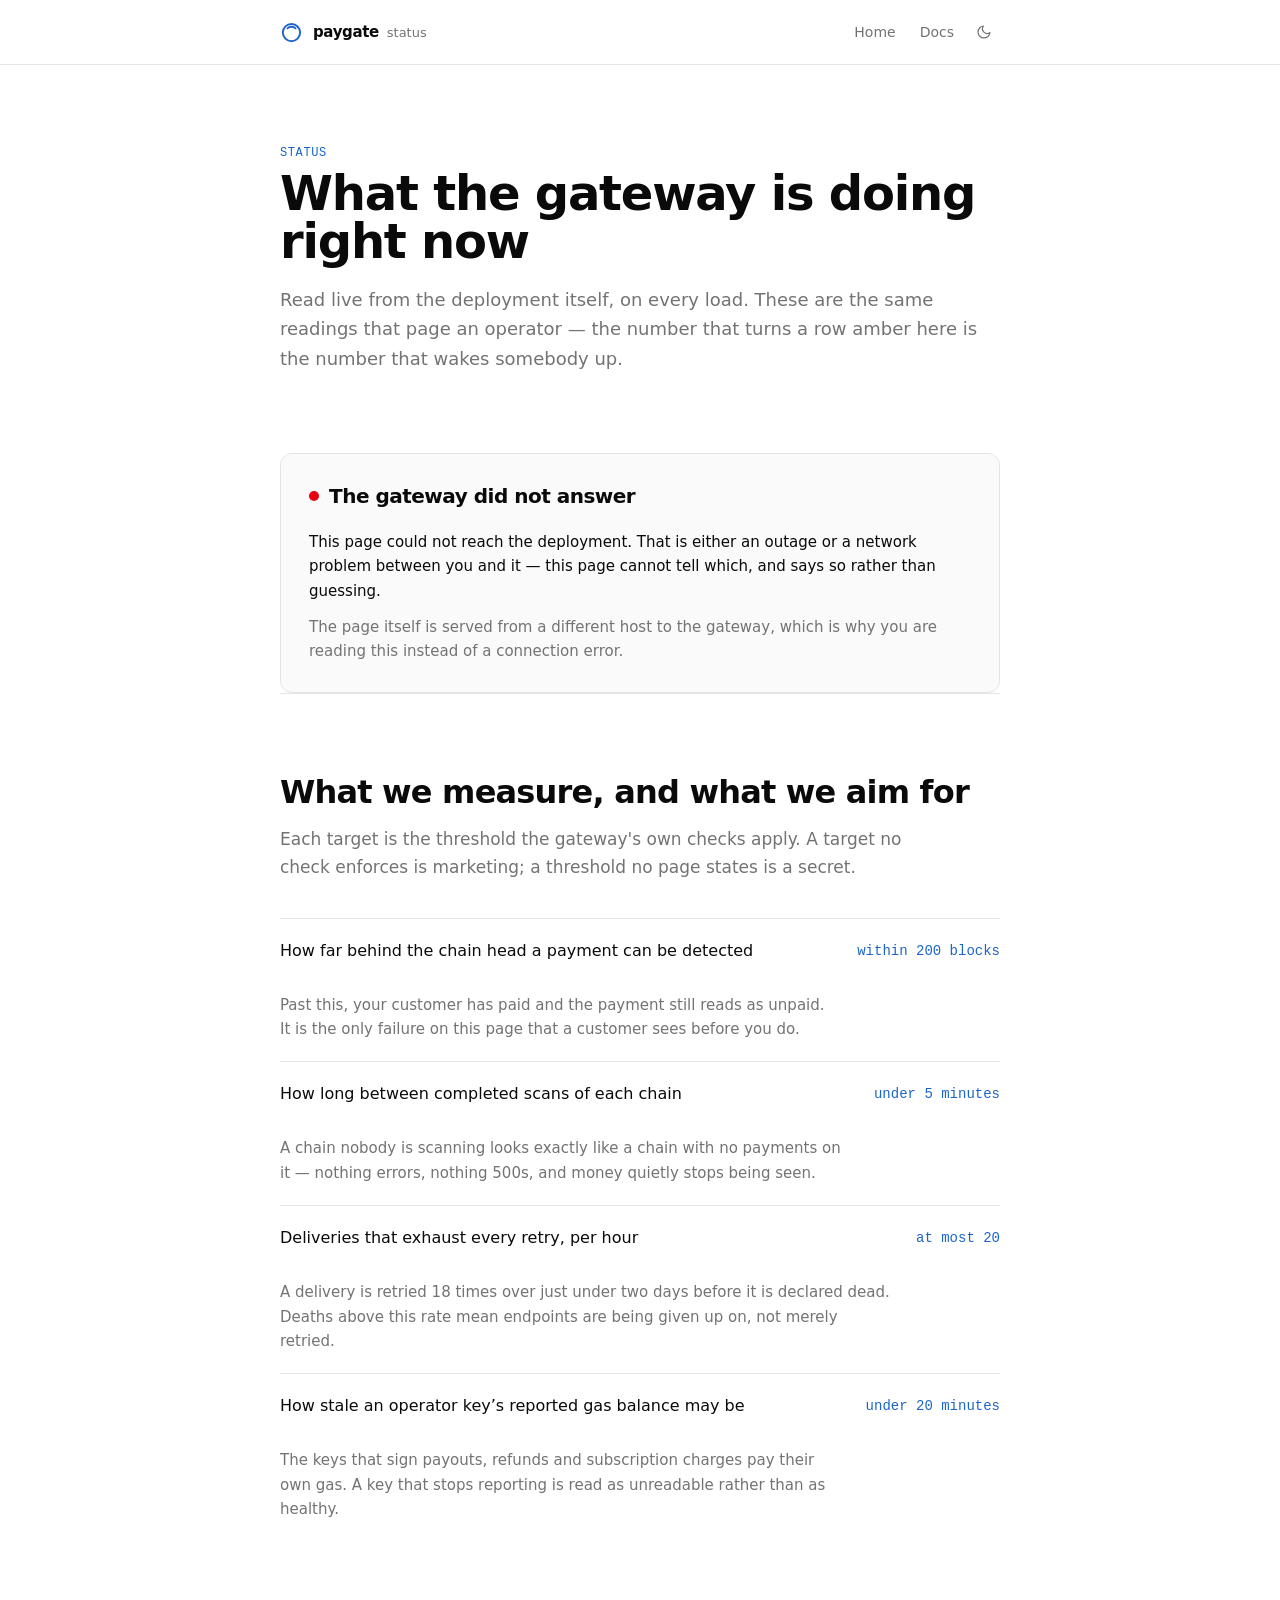
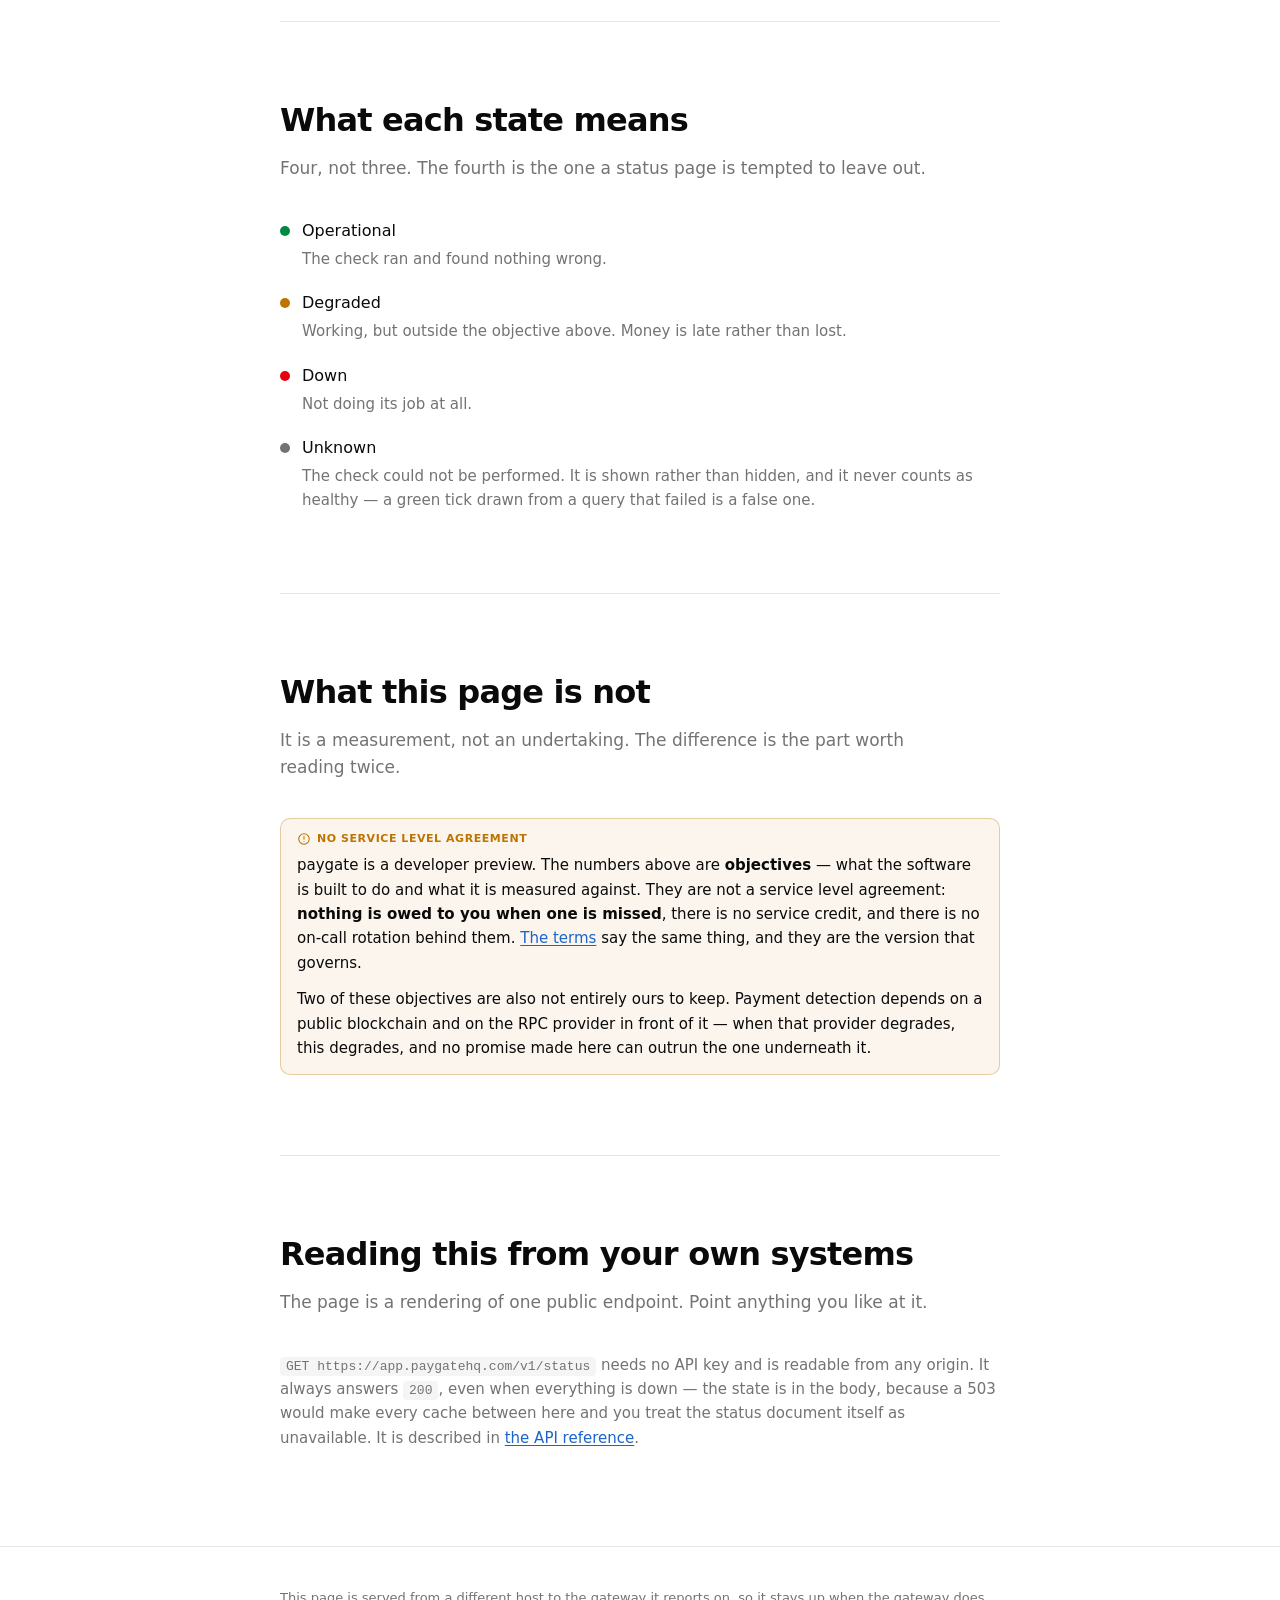
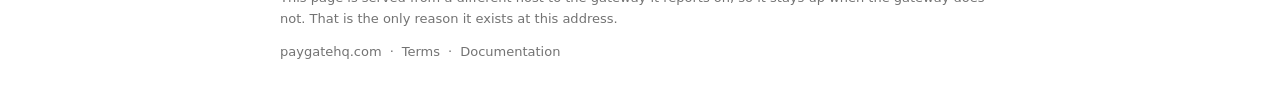
==== index.html @ 6992d2d9 "Deploy 6eca537 Built from the paygate monorepo. This repo holds output only; do not edit it here." ====
<!doctype html>
<html lang="en">
  <head>
    <meta charset="UTF-8" />
    <meta name="viewport" content="width=device-width, initial-scale=1.0" />
    <meta name="color-scheme" content="light dark" />

    <link rel="icon" href="/favicon.svg" type="image/svg+xml" />
    <link rel="apple-touch-icon" href="/apple-touch-icon.png" />
    <link rel="manifest" href="/site.webmanifest" />
    <meta name="theme-color" content="#2f5ee8" />

    <title>Status — what the gateway is doing right now | paygate</title>
    <meta name="description" content="Live health for the paygate USDT gateway: payment detection per chain, webhook delivery and settlement keys, with the objectives each one is measured against." />
    <link rel="canonical" href="https://status.paygatehq.com/" />
    <!-- max-snippet:-1 lets a search engine quote a whole answer rather than truncating it
         at 160 characters, which is the difference between appearing in an AI overview and
         being summarised badly by one. -->
    <meta name="robots" content="index, follow, max-snippet:-1, max-image-preview:large, max-video-preview:-1" />

    <meta property="og:type" content="website" />
    <meta property="og:site_name" content="paygate" />
    <meta property="og:url" content="https://status.paygatehq.com/" />
    <meta property="og:title" content="Status — what the gateway is doing right now | paygate" />
    <meta property="og:description" content="Live health for the paygate USDT gateway: payment detection per chain, webhook delivery and settlement keys, with the objectives each one is measured against." />
    <meta property="og:locale" content="en_US" />
    <meta property="og:image" content="https://paygatehq.com/og.png" />
    <meta property="og:image:width" content="1200" />
    <meta property="og:image:height" content="630" />
    <meta property="og:image:alt" content="paygate — get paid in USDT. No bank, no chargebacks." />
    <meta name="twitter:image" content="https://paygatehq.com/og.png" />
    <!-- summary_large_image, now that public/og.png exists. This was `summary` while the
         product had no card asset, because a large card with nothing in it looks worse
         than a small one. See scripts/og-template.html. -->
    <meta name="twitter:card" content="summary_large_image" />
    <meta name="twitter:title" content="Status — what the gateway is doing right now | paygate" />
    <meta name="twitter:description" content="Live health for the paygate USDT gateway: payment detection per chain, webhook delivery and settlement keys, with the objectives each one is measured against." />

    <script>
      // ═══ THE THEME IS APPLIED BEFORE THE FIRST PAINT, ON PURPOSE ═══
      //
      // Doing it in React means one frame of the light theme on a dark-mode machine — a
      // white flash on arrival, and somebody opening this page at 3am is exactly the reader
      // that lands on hardest.
      //
      // Its own storage key, because its own origin: localStorage does not cross hosts, so
      // a choice made on the marketing site is not readable from here. src/components/theme.tsx
      // reads this class back rather than re-deriving the answer.
      try {
        var stored = localStorage.getItem('paygate-status-theme');
        var dark = stored ? stored === 'dark'
          : window.matchMedia('(prefers-color-scheme: dark)').matches;
        if (dark) document.documentElement.classList.add('dark');
      } catch (e) {
        // A browser with storage disabled still gets the system preference below.
      }
    </script>
    <script type="module" crossorigin src="/assets/home-Coki7gxP.js"></script>
    <link rel="modulepreload" crossorigin href="/assets/chrome-D_sftyeo.js">
    <link rel="stylesheet" crossorigin href="/assets/chrome-bqkfKzSO.css">
  </head>
  <body>
    <div id="root"><div class="min-h-svh"><header class="border-border bg-background/80 sticky top-0 z-20 border-b backdrop-blur"><div class="mx-auto flex h-16 max-w-3xl items-center px-4 sm:px-6"><a href="https://paygatehq.com" class="flex items-center" aria-label="paygate"><span class="flex items-center gap-2.5 "><svg viewBox="0 0 32 32" class="h-[23px] w-[23px] shrink-0 text-[var(--pg-brand)]" fill="none" stroke="currentColor" stroke-width="2.67" stroke-linecap="round" stroke-linejoin="round" role="presentation" aria-hidden="true"><path d="M7.515 7.515a12 12 0 1 0 16.97 16.97a12 12 0 0 0 -16.97 -16.97"></path><path d="M21.657 10.343a8 8 0 0 0 -11.315 0"></path></svg><span class="flex items-baseline gap-2"><span class="text-[15px] font-semibold tracking-tight">paygate</span><span class="text-muted-foreground hidden text-[13px] sm:inline">status</span></span></span></a><nav class="ml-auto flex items-center gap-1" aria-label="Main"><a href="https://paygatehq.com" class="text-muted-foreground hover:text-foreground hover:bg-muted rounded-md px-2.5 py-1.5 text-[14px] transition-colors">Home</a><a href="https://developer.paygatehq.com/docs" class="text-muted-foreground hover:text-foreground hover:bg-muted rounded-md px-2.5 py-1.5 text-[14px] transition-colors">Docs</a><button type="button" class="text-muted-foreground hover:text-foreground hover:bg-muted flex h-8 w-8 items-center justify-center rounded-md transition-colors" aria-label="Switch theme"><span class="block h-4 w-4"></span></button></nav></div></header><main class="mx-auto max-w-3xl px-4 sm:px-6"><header class="py-16 sm:py-20"><p class="text-accent mb-2 font-mono text-xs tracking-wider uppercase">Status</p><h1 class="text-4xl font-semibold tracking-tight sm:text-5xl">What the gateway is doing right now</h1><p class="text-muted-foreground mt-5 text-lg leading-relaxed">Read live from the deployment itself, on every load. These are the same readings that page an operator — the number that turns a row amber here is the number that wakes somebody up.</p></header><section aria-live="polite" class="border-border bg-card rounded-xl border p-6 sm:p-7"><h2 class="flex items-center gap-2.5 text-xl font-semibold tracking-tight"><span role="img" aria-label="unknown" title="unknown" class="inline-block h-2.5 w-2.5 shrink-0 rounded-full " style="background:var(--muted-foreground)"></span>Checking…</h2><div class="mt-5"><p class="text-muted-foreground text-[15px]">Reading the deployment now.</p></div></section><section id="objectives" class="border-border border-t py-16 sm:py-20 "><h2 class="max-w-3xl text-[26px] font-semibold tracking-tight sm:text-[32px] sm:leading-[1.15]">What we measure, and what we aim for</h2><p class="text-muted-foreground mt-4 max-w-2xl text-[17px] leading-relaxed">Each target is the threshold the gateway&#x27;s own checks apply. A target no check enforces is marketing; a threshold no page states is a secret.</p><div class="mt-9"><dl class="border-border divide-border divide-y border-t"><div class="py-5 sm:grid sm:grid-cols-[1fr_auto] sm:gap-6"><dt class="font-medium">How far behind the chain head a payment can be detected</dt><dd class="text-accent mt-1 font-mono text-sm whitespace-nowrap sm:col-start-2 sm:row-start-1 sm:mt-0 sm:pt-0.5 sm:text-right">within 200 blocks</dd><dd class="text-muted-foreground mt-1.5 text-[15px] leading-relaxed sm:col-start-1 sm:row-start-2">Past this, your customer has paid and the payment still reads as unpaid. It is the only failure on this page that a customer sees before you do.</dd></div><div class="py-5 sm:grid sm:grid-cols-[1fr_auto] sm:gap-6"><dt class="font-medium">How long between completed scans of each chain</dt><dd class="text-accent mt-1 font-mono text-sm whitespace-nowrap sm:col-start-2 sm:row-start-1 sm:mt-0 sm:pt-0.5 sm:text-right">under 5 minutes</dd><dd class="text-muted-foreground mt-1.5 text-[15px] leading-relaxed sm:col-start-1 sm:row-start-2">A chain nobody is scanning looks exactly like a chain with no payments on it — nothing errors, nothing 500s, and money quietly stops being seen.</dd></div><div class="py-5 sm:grid sm:grid-cols-[1fr_auto] sm:gap-6"><dt class="font-medium">Deliveries that exhaust every retry, per hour</dt><dd class="text-accent mt-1 font-mono text-sm whitespace-nowrap sm:col-start-2 sm:row-start-1 sm:mt-0 sm:pt-0.5 sm:text-right">at most 20</dd><dd class="text-muted-foreground mt-1.5 text-[15px] leading-relaxed sm:col-start-1 sm:row-start-2">A delivery is retried 18 times over just under two days before it is declared dead. Deaths above this rate mean endpoints are being given up on, not merely retried.</dd></div><div class="py-5 sm:grid sm:grid-cols-[1fr_auto] sm:gap-6"><dt class="font-medium">How stale an operator key’s reported gas balance may be</dt><dd class="text-accent mt-1 font-mono text-sm whitespace-nowrap sm:col-start-2 sm:row-start-1 sm:mt-0 sm:pt-0.5 sm:text-right">under 20 minutes</dd><dd class="text-muted-foreground mt-1.5 text-[15px] leading-relaxed sm:col-start-1 sm:row-start-2">The keys that sign payouts, refunds and subscription charges pay their own gas. A key that stops reporting is read as unreadable rather than as healthy.</dd></div></dl></div></section><section id="states" class="border-border border-t py-16 sm:py-20 "><h2 class="max-w-3xl text-[26px] font-semibold tracking-tight sm:text-[32px] sm:leading-[1.15]">What each state means</h2><p class="text-muted-foreground mt-4 max-w-2xl text-[17px] leading-relaxed">Four, not three. The fourth is the one a status page is tempted to leave out.</p><div class="mt-9"><dl class="space-y-5"><div class="flex gap-3"><span role="img" aria-label="operational" title="operational" class="inline-block h-2.5 w-2.5 shrink-0 rounded-full mt-[7px]" style="background:var(--ok)"></span><div><dt class="font-medium">Operational</dt><dd class="text-muted-foreground mt-1 text-[15px] leading-relaxed">The check ran and found nothing wrong.</dd></div></div><div class="flex gap-3"><span role="img" aria-label="degraded" title="degraded" class="inline-block h-2.5 w-2.5 shrink-0 rounded-full mt-[7px]" style="background:var(--warn)"></span><div><dt class="font-medium">Degraded</dt><dd class="text-muted-foreground mt-1 text-[15px] leading-relaxed">Working, but outside the objective above. Money is late rather than lost.</dd></div></div><div class="flex gap-3"><span role="img" aria-label="down" title="down" class="inline-block h-2.5 w-2.5 shrink-0 rounded-full mt-[7px]" style="background:var(--danger)"></span><div><dt class="font-medium">Down</dt><dd class="text-muted-foreground mt-1 text-[15px] leading-relaxed">Not doing its job at all.</dd></div></div><div class="flex gap-3"><span role="img" aria-label="unknown" title="unknown" class="inline-block h-2.5 w-2.5 shrink-0 rounded-full mt-[7px]" style="background:var(--muted-foreground)"></span><div><dt class="font-medium">Unknown</dt><dd class="text-muted-foreground mt-1 text-[15px] leading-relaxed">The check could not be performed. It is shown rather than hidden, and it never counts as healthy — a green tick drawn from a query that failed is a false one.</dd></div></div></dl></div></section><section id="promise" class="border-border border-t py-16 sm:py-20 "><h2 class="max-w-3xl text-[26px] font-semibold tracking-tight sm:text-[32px] sm:leading-[1.15]">What this page is not</h2><p class="text-muted-foreground mt-4 max-w-2xl text-[17px] leading-relaxed">It is a measurement, not an undertaking. The difference is the part worth reading twice.</p><div class="mt-9"><aside class="overflow-hidden rounded-lg border" style="border-color:color-mix(in oklab, var(--warn) 32%, transparent);background:color-mix(in oklab, var(--warn) 7%, var(--background))"><p class="flex items-center gap-1.5 px-4 pt-3 text-[11px] font-semibold tracking-wider uppercase" style="color:var(--warn)"><svg viewBox="0 0 24 24" fill="none" stroke="currentColor" stroke-width="1.8" stroke-linecap="round" stroke-linejoin="round" class="h-3.5 w-3.5 shrink-0" aria-hidden="true"><circle cx="12" cy="12" r="9"></circle><path d="M12 7.5v5M12 16.2h.01"></path></svg>No service level agreement</p><div class="text-foreground px-4 pb-3.5 text-[15px] leading-relaxed pt-1.5"><p>paygate is a developer preview. The numbers above are<!-- --> <strong>objectives</strong> — what the software is built to do and what it is measured against. They are not a service level agreement:<!-- --> <strong>nothing is owed to you when one is missed</strong>, there is no service credit, and there is no on-call rotation behind them.<!-- --> <a href="https://paygatehq.com/terms" class="text-accent underline underline-offset-2">The terms</a> <!-- -->say the same thing, and they are the version that governs.</p><p class="mt-3">Two of these objectives are also not entirely ours to keep. Payment detection depends on a public blockchain and on the RPC provider in front of it — when that provider degrades, this degrades, and no promise made here can outrun the one underneath it.</p></div></aside></div></section><section id="integrate" class="border-border border-t py-16 sm:py-20 pb-20"><h2 class="max-w-3xl text-[26px] font-semibold tracking-tight sm:text-[32px] sm:leading-[1.15]">Reading this from your own systems</h2><p class="text-muted-foreground mt-4 max-w-2xl text-[17px] leading-relaxed">The page is a rendering of one public endpoint. Point anything you like at it.</p><div class="mt-9"><p class="text-muted-foreground text-[15px] leading-relaxed"><code class="bg-muted rounded px-1.5 py-0.5 font-mono text-[13px]">GET <!-- -->https://app.paygatehq.com/v1/status</code> <!-- -->needs no API key and is readable from any origin. It always answers<!-- --> <code class="bg-muted rounded px-1.5 py-0.5 font-mono text-[13px]">200</code>, even when everything is down — the state is in the body, because a 503 would make every cache between here and you treat the status document itself as unavailable. It is described in<!-- --> <a href="https://developer.paygatehq.com/docs/api" class="text-accent underline underline-offset-2">the API reference</a>.</p></div></section></main><footer class="border-border mt-4 border-t py-10"><div class="text-muted-foreground mx-auto max-w-3xl px-4 text-[13px] leading-relaxed sm:px-6"><p>This page is served from a different host to the gateway it reports on, so it stays up when the gateway does not. That is the only reason it exists at this address.</p><p class="mt-3"><a href="https://paygatehq.com" class="hover:text-foreground transition-colors">paygatehq.com</a><span class="px-2">·</span><a href="https://paygatehq.com/terms" class="hover:text-foreground transition-colors">Terms</a><span class="px-2">·</span><a href="https://developer.paygatehq.com/docs" class="hover:text-foreground transition-colors">Documentation</a></p></div></footer></div></div>
  </body>
</html>
---- assets/chrome-bqkfKzSO.css ----
/*! tailwindcss v4.3.3 | MIT License | https://tailwindcss.com */@layer properties{@supports (((-webkit-hyphens:none)) and (not (margin-trim:inline))) or ((-moz-orient:inline) and (not (color:rgb(from red r g b)))){*,:before,:after,::backdrop{--tw-rotate-x:initial;--tw-rotate-y:initial;--tw-rotate-z:initial;--tw-skew-x:initial;--tw-skew-y:initial;--tw-space-y-reverse:0;--tw-divide-y-reverse:0;--tw-border-style:solid;--tw-leading:initial;--tw-font-weight:initial;--tw-tracking:initial;--tw-shadow:0 0 #0000;--tw-shadow-color:initial;--tw-shadow-alpha:100%;--tw-inset-shadow:0 0 #0000;--tw-inset-shadow-color:initial;--tw-inset-shadow-alpha:100%;--tw-ring-color:initial;--tw-ring-shadow:0 0 #0000;--tw-inset-ring-color:initial;--tw-inset-ring-shadow:0 0 #0000;--tw-ring-inset:initial;--tw-ring-offset-width:0px;--tw-ring-offset-color:#fff;--tw-ring-offset-shadow:0 0 #0000;--tw-outline-style:solid;--tw-backdrop-blur:initial;--tw-backdrop-brightness:initial;--tw-backdrop-contrast:initial;--tw-backdrop-grayscale:initial;--tw-backdrop-hue-rotate:initial;--tw-backdrop-invert:initial;--tw-backdrop-opacity:initial;--tw-backdrop-saturate:initial;--tw-backdrop-sepia:initial}}}@layer theme{:root,:host{--spacing:.25rem;--container-2xl:42rem;--container-3xl:48rem;--text-xs:.75rem;--text-xs--line-height:calc(1 / .75);--text-sm:.875rem;--text-sm--line-height:calc(1.25 / .875);--text-lg:1.125rem;--text-lg--line-height:calc(1.75 / 1.125);--text-xl:1.25rem;--text-xl--line-height:calc(1.75 / 1.25);--text-4xl:2.25rem;--text-4xl--line-height:calc(2.5 / 2.25);--text-5xl:3rem;--text-5xl--line-height:1;--font-weight-medium:500;--font-weight-semibold:600;--tracking-tight:-.025em;--tracking-wider:.05em;--leading-relaxed:1.625;--radius-xl:.75rem;--shadow-lg:var(--pg-shadow-lg);--default-transition-duration:.15s;--default-transition-timing-function:cubic-bezier(.4, 0, .2, 1);--default-font-family:var(--pg-font-sans);--default-mono-font-family:var(--pg-font-mono)}}@layer base{*,:after,:before,::backdrop{box-sizing:border-box;border:0 solid;margin:0;padding:0}::file-selector-button{box-sizing:border-box;border:0 solid;margin:0;padding:0}html,:host{-webkit-text-size-adjust:100%;-moz-tab-size:4;tab-size:4;line-height:1.5;font-family:var(--default-font-family,-apple-system, BlinkMacSystemFont, "Segoe UI", Roboto, "Helvetica Neue", "Noto Sans", Arial, sans-serif, "Apple Color Emoji", "Segoe UI Emoji", "Segoe UI Symbol", "Noto Color Emoji");font-feature-settings:var(--default-font-feature-settings,normal);font-variation-settings:var(--default-font-variation-settings,normal);-webkit-tap-highlight-color:transparent}hr{height:0;color:inherit;border-top-width:1px}abbr:where([title]){-webkit-text-decoration:underline dotted;text-decoration:underline dotted}h1,h2,h3,h4,h5,h6{font-size:inherit;font-weight:inherit}a{color:inherit;-webkit-text-decoration:inherit;text-decoration:inherit}b,strong{font-weight:bolder}code,kbd,samp,pre{font-family:var(--default-mono-font-family,ui-monospace, SFMono-Regular, Menlo, Monaco, Consolas, "Liberation Mono", "Courier New", monospace);font-feature-settings:var(--default-mono-font-feature-settings,normal);font-variation-settings:var(--default-mono-font-variation-settings,normal);font-size:1em}small{font-size:80%}sub,sup{vertical-align:baseline;font-size:75%;line-height:0;position:relative}sub{bottom:-.25em}sup{top:-.5em}table{text-indent:0;border-color:inherit;border-collapse:collapse}:-moz-focusring:where(:not(iframe)){outline:auto}progress{vertical-align:baseline}summary{display:list-item}ol,ul,menu{list-style:none}img,svg,video,canvas,audio,iframe,embed,object{vertical-align:middle;display:block}img,video{max-width:100%;height:auto}button,input,select,optgroup,textarea{font:inherit;font-feature-settings:inherit;font-variation-settings:inherit;letter-spacing:inherit;color:inherit;opacity:1;background-color:#0000;border-radius:0}::file-selector-button{font:inherit;font-feature-settings:inherit;font-variation-settings:inherit;letter-spacing:inherit;color:inherit;opacity:1;background-color:#0000;border-radius:0}:where(select:is([multiple],[size])) optgroup{font-weight:bolder}:where(select:is([multiple],[size])) optgroup option{padding-inline-start:20px}::file-selector-button{margin-inline-end:4px}::placeholder{opacity:1}@supports (not ((-webkit-appearance:-apple-pay-button))) or (contain-intrinsic-size:1px){::placeholder{color:currentColor}@supports (color:color-mix(in lab,red,red)){::placeholder{color:color-mix(in oklab,currentcolor 50%,transparent)}}}textarea{resize:vertical}::-webkit-search-decoration{-webkit-appearance:none}::-webkit-date-and-time-value{min-height:1lh;text-align:inherit}::-webkit-datetime-edit{display:inline-flex}::-webkit-datetime-edit-fields-wrapper{padding:0}::-webkit-datetime-edit{padding-block:0}::-webkit-datetime-edit-year-field{padding-block:0}::-webkit-datetime-edit-month-field{padding-block:0}::-webkit-datetime-edit-day-field{padding-block:0}::-webkit-datetime-edit-hour-field{padding-block:0}::-webkit-datetime-edit-minute-field{padding-block:0}::-webkit-datetime-edit-second-field{padding-block:0}::-webkit-datetime-edit-millisecond-field{padding-block:0}::-webkit-datetime-edit-meridiem-field{padding-block:0}::-webkit-calendar-picker-indicator{line-height:1}:-moz-ui-invalid{box-shadow:none}button,input:where([type=button],[type=reset],[type=submit]){-webkit-appearance:button;-moz-appearance:button;appearance:button}::file-selector-button{-webkit-appearance:button;-moz-appearance:button;appearance:button}::-webkit-inner-spin-button{height:auto}::-webkit-outer-spin-button{height:auto}[hidden]:where(:not([hidden=until-found])){display:none!important}}@layer components;@layer utilities{.invisible{visibility:hidden}.visible{visibility:visible}.absolute{position:absolute}.fixed{position:fixed}.relative{position:relative}.static{position:static}.sticky{position:sticky}.top-0{top:0}.z-20{z-index:20}.mx-auto{margin-inline:auto}.mt-0\.5{margin-top:calc(var(--spacing) * .5)}.mt-1{margin-top:var(--spacing)}.mt-1\.5{margin-top:calc(var(--spacing) * 1.5)}.mt-3{margin-top:calc(var(--spacing) * 3)}.mt-4{margin-top:calc(var(--spacing) * 4)}.mt-5{margin-top:calc(var(--spacing) * 5)}.mt-8{margin-top:calc(var(--spacing) * 8)}.mt-9{margin-top:calc(var(--spacing) * 9)}.mt-\[7px\]{margin-top:7px}.mb-2{margin-bottom:calc(var(--spacing) * 2)}.ml-auto{margin-left:auto}.block{display:block}.flex{display:flex}.grid{display:grid}.hidden{display:none}.inline{display:inline}.inline-block{display:inline-block}.inline-flex{display:inline-flex}.h-2\.5{height:calc(var(--spacing) * 2.5)}.h-3\.5{height:calc(var(--spacing) * 3.5)}.h-4{height:calc(var(--spacing) * 4)}.h-5{height:calc(var(--spacing) * 5)}.h-6{height:calc(var(--spacing) * 6)}.h-8{height:calc(var(--spacing) * 8)}.h-12{height:calc(var(--spacing) * 12)}.h-16{height:calc(var(--spacing) * 16)}.h-\[23px\]{height:23px}.min-h-svh{min-height:100svh}.w-2\.5{width:calc(var(--spacing) * 2.5)}.w-3\.5{width:calc(var(--spacing) * 3.5)}.w-4{width:calc(var(--spacing) * 4)}.w-5{width:calc(var(--spacing) * 5)}.w-6{width:calc(var(--spacing) * 6)}.w-8{width:calc(var(--spacing) * 8)}.w-\[23px\]{width:23px}.max-w-2xl{max-width:var(--container-2xl)}.max-w-3xl{max-width:var(--container-3xl)}.min-w-0{min-width:0}.shrink-0{flex-shrink:0}.transform{transform:var(--tw-rotate-x,) var(--tw-rotate-y,) var(--tw-rotate-z,) var(--tw-skew-x,) var(--tw-skew-y,)}.items-baseline{align-items:baseline}.items-center{align-items:center}.justify-center{justify-content:center}.gap-1{gap:var(--spacing)}.gap-1\.5{gap:calc(var(--spacing) * 1.5)}.gap-2{gap:calc(var(--spacing) * 2)}.gap-2\.5{gap:calc(var(--spacing) * 2.5)}.gap-3{gap:calc(var(--spacing) * 3)}:where(.space-y-5>:not(:last-child)){--tw-space-y-reverse:0;margin-block-start:calc(calc(var(--spacing) * 5) * var(--tw-space-y-reverse));margin-block-end:calc(calc(var(--spacing) * 5) * calc(1 - var(--tw-space-y-reverse)))}:where(.divide-y>:not(:last-child)){--tw-divide-y-reverse:0;border-bottom-style:var(--tw-border-style);border-top-style:var(--tw-border-style);border-top-width:calc(1px * var(--tw-divide-y-reverse));border-bottom-width:calc(1px * calc(1 - var(--tw-divide-y-reverse)))}:where(.divide-border>:not(:last-child)){border-color:var(--border)}.overflow-hidden{overflow:hidden}.rounded{border-radius:.25rem}.rounded-full{border-radius:3.40282e38px}.rounded-lg{border-radius:var(--radius)}.rounded-md{border-radius:calc(var(--radius) - 2px)}.rounded-xl{border-radius:var(--radius-xl)}.border{border-style:var(--tw-border-style);border-width:1px}.border-t{border-top-style:var(--tw-border-style);border-top-width:1px}.border-b{border-bottom-style:var(--tw-border-style);border-bottom-width:1px}.border-border{border-color:var(--border)}.bg-background\/80{background-color:var(--background)}@supports (color:color-mix(in lab,red,red)){.bg-background\/80{background-color:color-mix(in oklab,var(--background) 80%,transparent)}}.bg-card{background-color:var(--card)}.bg-muted{background-color:var(--muted)}.p-6{padding:calc(var(--spacing) * 6)}.px-1\.5{padding-inline:calc(var(--spacing) * 1.5)}.px-2{padding-inline:calc(var(--spacing) * 2)}.px-2\.5{padding-inline:calc(var(--spacing) * 2.5)}.px-4{padding-inline:calc(var(--spacing) * 4)}.px-6{padding-inline:calc(var(--spacing) * 6)}.py-0\.5{padding-block:calc(var(--spacing) * .5)}.py-1\.5{padding-block:calc(var(--spacing) * 1.5)}.py-3\.5{padding-block:calc(var(--spacing) * 3.5)}.py-5{padding-block:calc(var(--spacing) * 5)}.py-10{padding-block:calc(var(--spacing) * 10)}.py-16{padding-block:calc(var(--spacing) * 16)}.py-20{padding-block:calc(var(--spacing) * 20)}.pt-1\.5{padding-top:calc(var(--spacing) * 1.5)}.pt-3{padding-top:calc(var(--spacing) * 3)}.pt-3\.5{padding-top:calc(var(--spacing) * 3.5)}.pb-3\.5{padding-bottom:calc(var(--spacing) * 3.5)}.pb-20{padding-bottom:calc(var(--spacing) * 20)}.font-mono{font-family:var(--pg-font-mono)}.text-4xl{font-size:var(--text-4xl);line-height:var(--tw-leading,var(--text-4xl--line-height))}.text-lg{font-size:var(--text-lg);line-height:var(--tw-leading,var(--text-lg--line-height))}.text-sm{font-size:var(--text-sm);line-height:var(--tw-leading,var(--text-sm--line-height))}.text-xl{font-size:var(--text-xl);line-height:var(--tw-leading,var(--text-xl--line-height))}.text-xs{font-size:var(--text-xs);line-height:var(--tw-leading,var(--text-xs--line-height))}.text-\[11px\]{font-size:11px}.text-\[13px\]{font-size:13px}.text-\[14px\]{font-size:14px}.text-\[15px\]{font-size:15px}.text-\[17px\]{font-size:17px}.text-\[26px\]{font-size:26px}.leading-relaxed{--tw-leading:var(--leading-relaxed);line-height:var(--leading-relaxed)}.font-medium{--tw-font-weight:var(--font-weight-medium);font-weight:var(--font-weight-medium)}.font-semibold{--tw-font-weight:var(--font-weight-semibold);font-weight:var(--font-weight-semibold)}.tracking-tight{--tw-tracking:var(--tracking-tight);letter-spacing:var(--tracking-tight)}.tracking-wider{--tw-tracking:var(--tracking-wider);letter-spacing:var(--tracking-wider)}.whitespace-nowrap{white-space:nowrap}.text-\[var\(--pg-brand\)\]{color:var(--pg-brand)}.text-accent{color:var(--accent)}.text-foreground{color:var(--foreground)}.text-muted-foreground{color:var(--muted-foreground)}.uppercase{text-transform:uppercase}.underline{text-decoration-line:underline}.underline-offset-2{text-underline-offset:2px}.ring{--tw-ring-shadow:var(--tw-ring-inset,) 0 0 0 calc(1px + var(--tw-ring-offset-width)) var(--tw-ring-color,currentcolor);box-shadow:var(--tw-inset-shadow),var(--tw-inset-ring-shadow),var(--tw-ring-offset-shadow),var(--tw-ring-shadow),var(--tw-shadow)}.outline{outline-style:var(--tw-outline-style);outline-width:1px}.backdrop-blur{--tw-backdrop-blur:blur(8px);-webkit-backdrop-filter:var(--tw-backdrop-blur,) var(--tw-backdrop-brightness,) var(--tw-backdrop-contrast,) var(--tw-backdrop-grayscale,) var(--tw-backdrop-hue-rotate,) var(--tw-backdrop-invert,) var(--tw-backdrop-opacity,) var(--tw-backdrop-saturate,) var(--tw-backdrop-sepia,);backdrop-filter:var(--tw-backdrop-blur,) var(--tw-backdrop-brightness,) var(--tw-backdrop-contrast,) var(--tw-backdrop-grayscale,) var(--tw-backdrop-hue-rotate,) var(--tw-backdrop-invert,) var(--tw-backdrop-opacity,) var(--tw-backdrop-saturate,) var(--tw-backdrop-sepia,)}.transition-all{transition-property:all;transition-timing-function:var(--tw-ease,var(--default-transition-timing-function));transition-duration:var(--tw-duration,var(--default-transition-duration))}.transition-colors{transition-property:color,background-color,border-color,outline-color,text-decoration-color,fill,stroke,--tw-gradient-from,--tw-gradient-via,--tw-gradient-to;transition-timing-function:var(--tw-ease,var(--default-transition-timing-function));transition-duration:var(--tw-duration,var(--default-transition-duration))}.first\:pt-0:first-child{padding-top:0}.last\:pb-0:last-child{padding-bottom:0}@media(hover:hover){.hover\:border-accent\/60:hover{border-color:var(--accent)}@supports (color:color-mix(in lab,red,red)){.hover\:border-accent\/60:hover{border-color:color-mix(in oklab,var(--accent) 60%,transparent)}}.hover\:bg-muted:hover{background-color:var(--muted)}.hover\:text-foreground:hover{color:var(--foreground)}}@media(min-width:40rem){.sm\:col-start-1{grid-column-start:1}.sm\:col-start-2{grid-column-start:2}.sm\:row-start-1{grid-row-start:1}.sm\:row-start-2{grid-row-start:2}.sm\:mt-0{margin-top:0}.sm\:grid{display:grid}.sm\:inline{display:inline}.sm\:grid-cols-\[1fr_auto\]{grid-template-columns:1fr auto}.sm\:gap-6{gap:calc(var(--spacing) * 6)}.sm\:p-7{padding:calc(var(--spacing) * 7)}.sm\:px-6{padding-inline:calc(var(--spacing) * 6)}.sm\:py-20{padding-block:calc(var(--spacing) * 20)}.sm\:py-28{padding-block:calc(var(--spacing) * 28)}.sm\:pt-0\.5{padding-top:calc(var(--spacing) * .5)}.sm\:text-right{text-align:right}.sm\:text-5xl{font-size:var(--text-5xl);line-height:var(--tw-leading,var(--text-5xl--line-height))}.sm\:text-\[32px\]{font-size:32px}.sm\:leading-\[1\.15\]{--tw-leading:1.15;line-height:1.15}}}:root{--pg-brand:oklch(52% .17 258);--pg-brand-fg:oklch(99% 0 0);--pg-brand-soft:oklch(95% .03 258);--pg-ok:oklch(55% .15 152);--pg-warn:oklch(62% .16 75);--pg-danger:oklch(57.7% .245 27);--pg-info:oklch(55% .14 250);--pg-canvas:oklch(100% 0 0);--pg-raised:oklch(98.5% 0 0);--pg-sunken:oklch(97% 0 0);--pg-line:oklch(92.2% 0 0);--pg-dim:oklch(55.6% 0 0);--pg-fg:oklch(14.5% 0 0);--pg-code-bg:oklch(97% .004 258);--pg-code-fg:oklch(24% 0 0);--pg-shadow-sm:0 1px 2px oklch(52% .17 258/.06), 0 1px 1px oklch(0% 0 0/.03);--pg-shadow-md:0 4px 12px oklch(52% .17 258/.07), 0 1px 3px oklch(0% 0 0/.04);--pg-shadow-lg:0 12px 32px oklch(52% .17 258/.1), 0 4px 8px oklch(0% 0 0/.04);--pg-shadow-xl:0 24px 64px oklch(52% .17 258/.14), 0 8px 16px oklch(0% 0 0/.05);--pg-edge:transparent;--pg-glow-a:oklch(52% .17 258/.13);--pg-glow-b:oklch(55% .15 210/.1);--pg-glow-a-lit:oklch(52% .17 258/.15);--pg-glow-b-lit:oklch(55% .15 210/.12);--pg-grad-mid:oklch(58% .16 216);--pg-radius:.625rem;--pg-font-sans:ui-sans-serif, system-ui, -apple-system, BlinkMacSystemFont, "Segoe UI", Roboto, sans-serif;--pg-font-mono:ui-monospace, "SF Mono", "SFMono-Regular", Menlo, Consolas, "Liberation Mono", monospace;--pg-ease:cubic-bezier(.22, 1, .36, 1)}.dark,[data-theme=dark]{--pg-brand:oklch(72% .14 258);--pg-brand-fg:oklch(16% 0 0);--pg-brand-soft:oklch(30% .05 258);--pg-ok:oklch(72% .16 152);--pg-warn:oklch(80% .15 80);--pg-danger:oklch(70% .19 22);--pg-info:oklch(72% .13 250);--pg-canvas:oklch(14.5% 0 0);--pg-raised:oklch(20% 0 0);--pg-sunken:oklch(26.9% 0 0);--pg-line:oklch(100% 0 0/.12);--pg-dim:oklch(70.8% 0 0);--pg-fg:oklch(98.5% 0 0);--pg-code-bg:oklch(20% .006 258);--pg-code-fg:oklch(90% 0 0);--pg-shadow-sm:0 1px 2px oklch(0% 0 0/.4);--pg-shadow-md:0 4px 12px oklch(0% 0 0/.45);--pg-shadow-lg:0 12px 32px oklch(0% 0 0/.55);--pg-shadow-xl:0 24px 64px oklch(0% 0 0/.65);--pg-edge:oklch(100% 0 0/.08);--pg-glow-a:oklch(72% .14 258/.17);--pg-glow-b:oklch(70% .13 210/.12);--pg-glow-a-lit:oklch(72% .14 258/.19);--pg-glow-b-lit:oklch(70% .13 210/.14);--pg-grad-mid:oklch(80% .13 200)}@media(prefers-color-scheme:dark){:root.pg-auto-dark{--pg-brand:oklch(72% .14 258);--pg-brand-fg:oklch(16% 0 0);--pg-brand-soft:oklch(30% .05 258);--pg-ok:oklch(72% .16 152);--pg-warn:oklch(80% .15 80);--pg-danger:oklch(70% .19 22);--pg-info:oklch(72% .13 250);--pg-canvas:oklch(14.5% 0 0);--pg-raised:oklch(20% 0 0);--pg-sunken:oklch(26.9% 0 0);--pg-line:oklch(100% 0 0/.12);--pg-dim:oklch(70.8% 0 0);--pg-fg:oklch(98.5% 0 0);--pg-code-bg:oklch(20% .006 258);--pg-code-fg:oklch(90% 0 0);--pg-shadow-sm:0 1px 2px oklch(0% 0 0/.4);--pg-shadow-md:0 4px 12px oklch(0% 0 0/.45);--pg-shadow-lg:0 12px 32px oklch(0% 0 0/.55);--pg-shadow-xl:0 24px 64px oklch(0% 0 0/.65);--pg-edge:oklch(100% 0 0/.08);--pg-glow-a:oklch(72% .14 258/.17);--pg-glow-b:oklch(70% .13 210/.12);--pg-glow-a-lit:oklch(72% .14 258/.19);--pg-glow-b-lit:oklch(70% .13 210/.14);--pg-grad-mid:oklch(80% .13 200)}}::selection{background:var(--pg-brand-soft);color:var(--pg-fg)}.tnum{font-variant-numeric:tabular-nums}.scroll-x{max-width:100%;overflow-x:auto}.thin-scroll{scrollbar-width:thin;scrollbar-color:var(--pg-line) transparent}.thin-scroll::-webkit-scrollbar{width:8px;height:8px}.thin-scroll::-webkit-scrollbar-thumb{background:var(--pg-line);border-radius:999px}.thin-scroll::-webkit-scrollbar-track{background:0 0}.hero-glow{pointer-events:none;z-index:-1;background:radial-gradient(46% 46% at 22% 18%,var(--pg-glow-a) 0%,transparent 68%),radial-gradient(40% 44% at 78% 6%,var(--pg-glow-b) 0%,transparent 66%);height:46rem;position:absolute;inset:-20% 0 auto;overflow:hidden}@keyframes pg-aurora-a{0%,to{opacity:1;transform:translate(0)scale(1)}50%{opacity:.82;transform:translate(4%,2%)scale(1.12)}}@keyframes pg-aurora-b{0%,to{opacity:.85;transform:translate(0)scale(1.06)}50%{opacity:1;transform:translate(-5%,3%)scale(1)}}.hero-glow:before,.hero-glow:after{content:"";will-change:transform,opacity;position:absolute;top:0;right:0;bottom:0;left:0}.hero-glow:before{background:radial-gradient(46% 46% at 22% 18%,var(--pg-glow-a-lit) 0%,transparent 68%);animation:18s ease-in-out infinite pg-aurora-a}.hero-glow:after{background:radial-gradient(40% 44% at 78% 6%,var(--pg-glow-b-lit) 0%,transparent 66%);animation:23s ease-in-out infinite pg-aurora-b}.raised{box-shadow:var(--pg-shadow-lg);border-top:1px solid var(--pg-edge)}.raised-xl{box-shadow:var(--pg-shadow-xl);border-top:1px solid var(--pg-edge)}.grid-bg{background-image:linear-gradient(to right,var(--pg-line) 1px,transparent 1px),linear-gradient(to bottom,var(--pg-line) 1px,transparent 1px);background-size:3rem 3rem;-webkit-mask-image:radial-gradient(70% 60% at 50% 40%,#000 0%,#0000 100%);mask-image:radial-gradient(70% 60% at 50% 40%,#000,#0000)}.lift{transition:transform .22s var(--pg-ease),box-shadow .22s var(--pg-ease),border-color .22s ease}.lift:hover{box-shadow:var(--pg-shadow-lg);border-color:var(--pg-brand);transform:translateY(-3px)}@supports (color:color-mix(in lab,red,red)){.lift:hover{border-color:color-mix(in oklab,var(--pg-brand) 42%,var(--pg-line))}}.grad-text{color:var(--pg-brand);background:linear-gradient(100deg,var(--pg-brand) 0%,var(--pg-grad-mid) 58%,var(--pg-brand) 100%);-webkit-text-fill-color:transparent;-webkit-background-clip:text;background-clip:text}@media(prefers-reduced-motion:reduce){html{scroll-behavior:auto}*,:before,:after{transition-duration:.01ms!important;animation-duration:.01ms!important;animation-iteration-count:1!important}.lift:hover{transform:none}}:root{--radius:var(--pg-radius);--background:var(--pg-canvas);--foreground:var(--pg-fg);--muted:var(--pg-sunken);--muted-foreground:var(--pg-dim);--border:var(--pg-line);--card:var(--pg-raised);--accent:var(--pg-brand);--accent-foreground:var(--pg-brand-fg);--accent-soft:var(--pg-brand-soft);--wave-mid:var(--pg-grad-mid);--code-bg:var(--pg-code-bg);--code-fg:var(--pg-code-fg);--tok-keyword:oklch(48% .19 300);--tok-string:oklch(46% .14 150);--warn:var(--pg-warn);--danger:var(--pg-danger);--ok:var(--pg-ok);--shadow-sm:var(--pg-shadow-sm);--shadow-md:var(--pg-shadow-md);--shadow-lg:var(--pg-shadow-lg);--shadow-xl:var(--pg-shadow-xl);--surface:var(--pg-raised);--edge:var(--pg-edge)}.dark{--background:var(--pg-canvas);--foreground:var(--pg-fg);--muted:var(--pg-sunken);--muted-foreground:var(--pg-dim);--border:var(--pg-line);--card:var(--pg-raised);--accent:var(--pg-brand);--accent-foreground:var(--pg-brand-fg);--accent-soft:var(--pg-brand-soft);--wave-mid:var(--pg-grad-mid);--code-bg:var(--pg-code-bg);--code-fg:var(--pg-code-fg);--tok-keyword:oklch(76% .14 300);--tok-string:oklch(78% .13 150);--warn:var(--pg-warn);--danger:var(--pg-danger);--ok:var(--pg-ok);--shadow-sm:var(--pg-shadow-sm);--shadow-md:var(--pg-shadow-md);--shadow-lg:var(--pg-shadow-lg);--shadow-xl:var(--pg-shadow-xl);--surface:var(--pg-raised);--edge:var(--pg-edge)}*{border-color:var(--border)}html{scroll-behavior:smooth;scroll-padding-top:5rem}body{background:var(--background);color:var(--foreground);font-feature-settings:"cv02","cv03","cv04","cv11";-webkit-font-smoothing:antialiased}@property --tw-rotate-x{syntax:"*";inherits:false}@property --tw-rotate-y{syntax:"*";inherits:false}@property --tw-rotate-z{syntax:"*";inherits:false}@property --tw-skew-x{syntax:"*";inherits:false}@property --tw-skew-y{syntax:"*";inherits:false}@property --tw-space-y-reverse{syntax:"*";inherits:false;initial-value:0}@property --tw-divide-y-reverse{syntax:"*";inherits:false;initial-value:0}@property --tw-border-style{syntax:"*";inherits:false;initial-value:solid}@property --tw-leading{syntax:"*";inherits:false}@property --tw-font-weight{syntax:"*";inherits:false}@property --tw-tracking{syntax:"*";inherits:false}@property --tw-shadow{syntax:"*";inherits:false;initial-value:0 0 #0000}@property --tw-shadow-color{syntax:"*";inherits:false}@property --tw-shadow-alpha{syntax:"<percentage>";inherits:false;initial-value:100%}@property --tw-inset-shadow{syntax:"*";inherits:false;initial-value:0 0 #0000}@property --tw-inset-shadow-color{syntax:"*";inherits:false}@property --tw-inset-shadow-alpha{syntax:"<percentage>";inherits:false;initial-value:100%}@property --tw-ring-color{syntax:"*";inherits:false}@property --tw-ring-shadow{syntax:"*";inherits:false;initial-value:0 0 #0000}@property --tw-inset-ring-color{syntax:"*";inherits:false}@property --tw-inset-ring-shadow{syntax:"*";inherits:false;initial-value:0 0 #0000}@property --tw-ring-inset{syntax:"*";inherits:false}@property --tw-ring-offset-width{syntax:"<length>";inherits:false;initial-value:0}@property --tw-ring-offset-color{syntax:"*";inherits:false;initial-value:#fff}@property --tw-ring-offset-shadow{syntax:"*";inherits:false;initial-value:0 0 #0000}@property --tw-outline-style{syntax:"*";inherits:false;initial-value:solid}@property --tw-backdrop-blur{syntax:"*";inherits:false}@property --tw-backdrop-brightness{syntax:"*";inherits:false}@property --tw-backdrop-contrast{syntax:"*";inherits:false}@property --tw-backdrop-grayscale{syntax:"*";inherits:false}@property --tw-backdrop-hue-rotate{syntax:"*";inherits:false}@property --tw-backdrop-invert{syntax:"*";inherits:false}@property --tw-backdrop-opacity{syntax:"*";inherits:false}@property --tw-backdrop-saturate{syntax:"*";inherits:false}@property --tw-backdrop-sepia{syntax:"*";inherits:false}
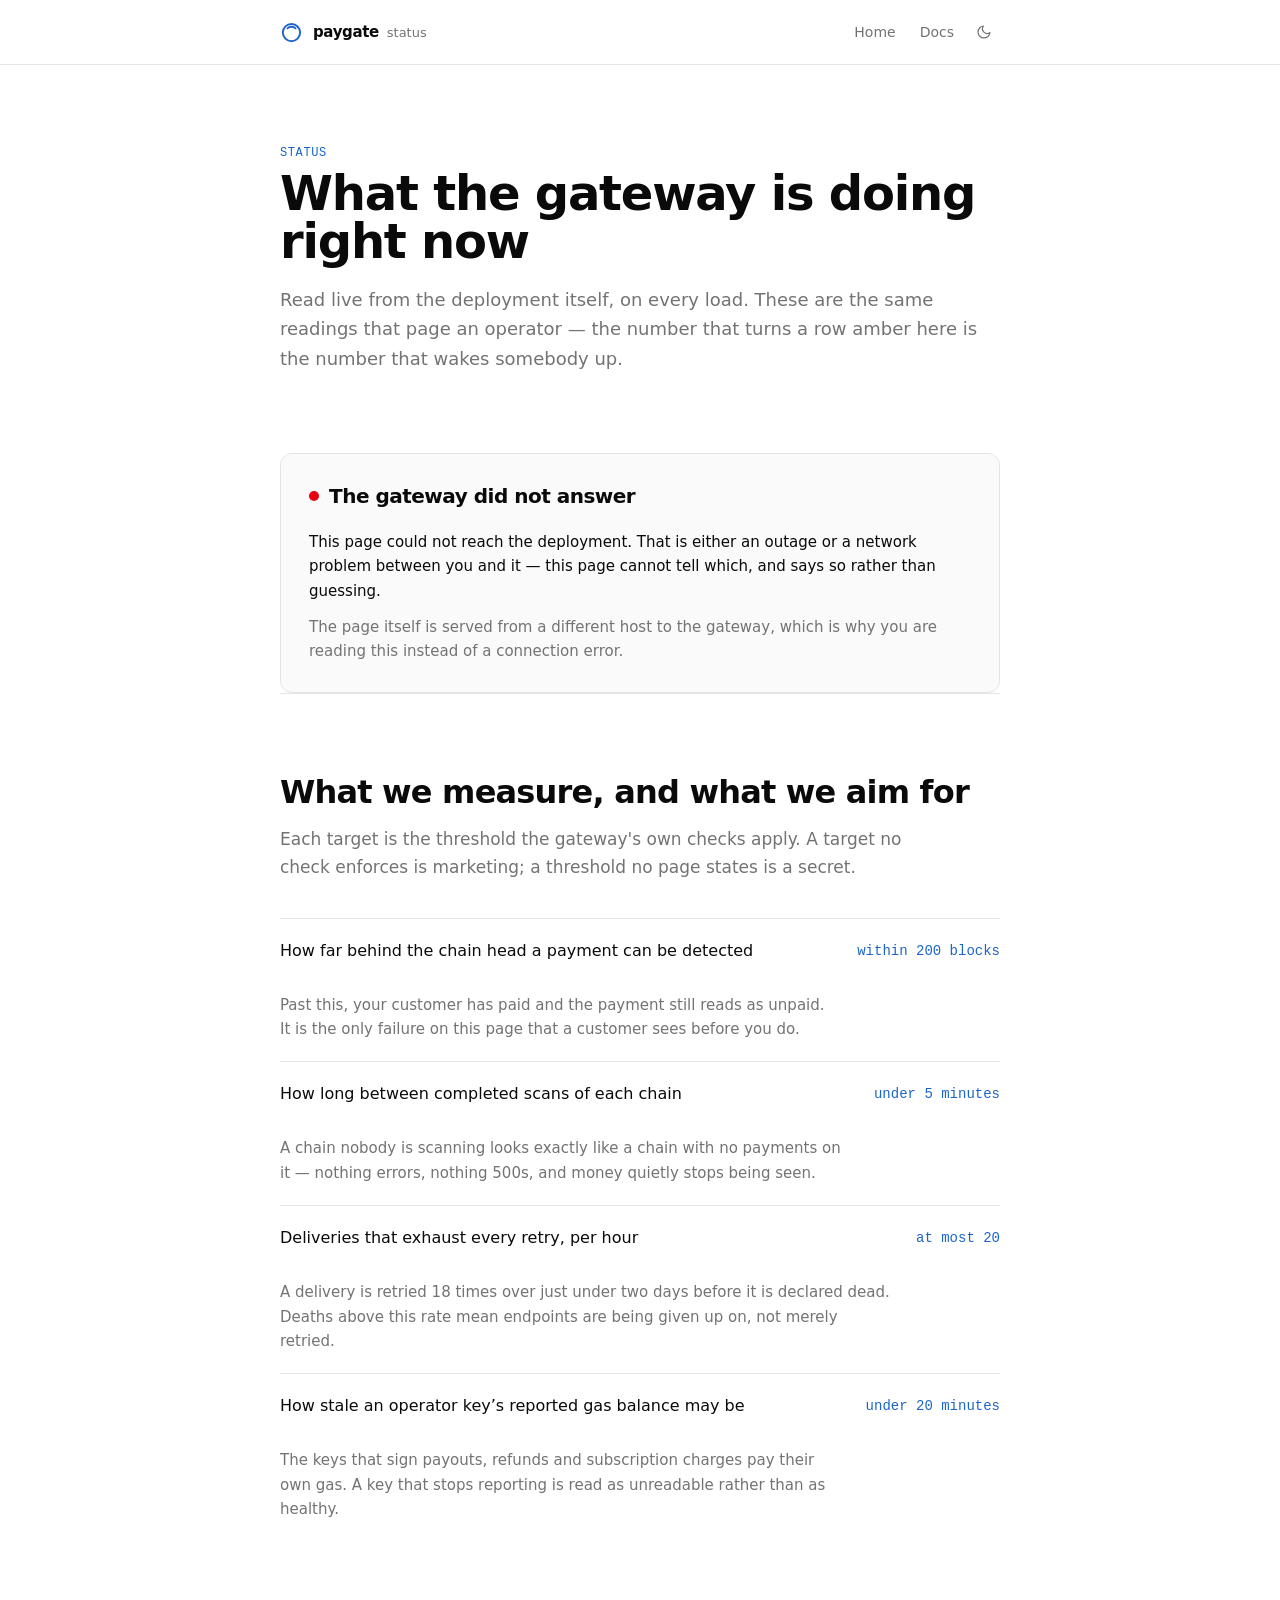
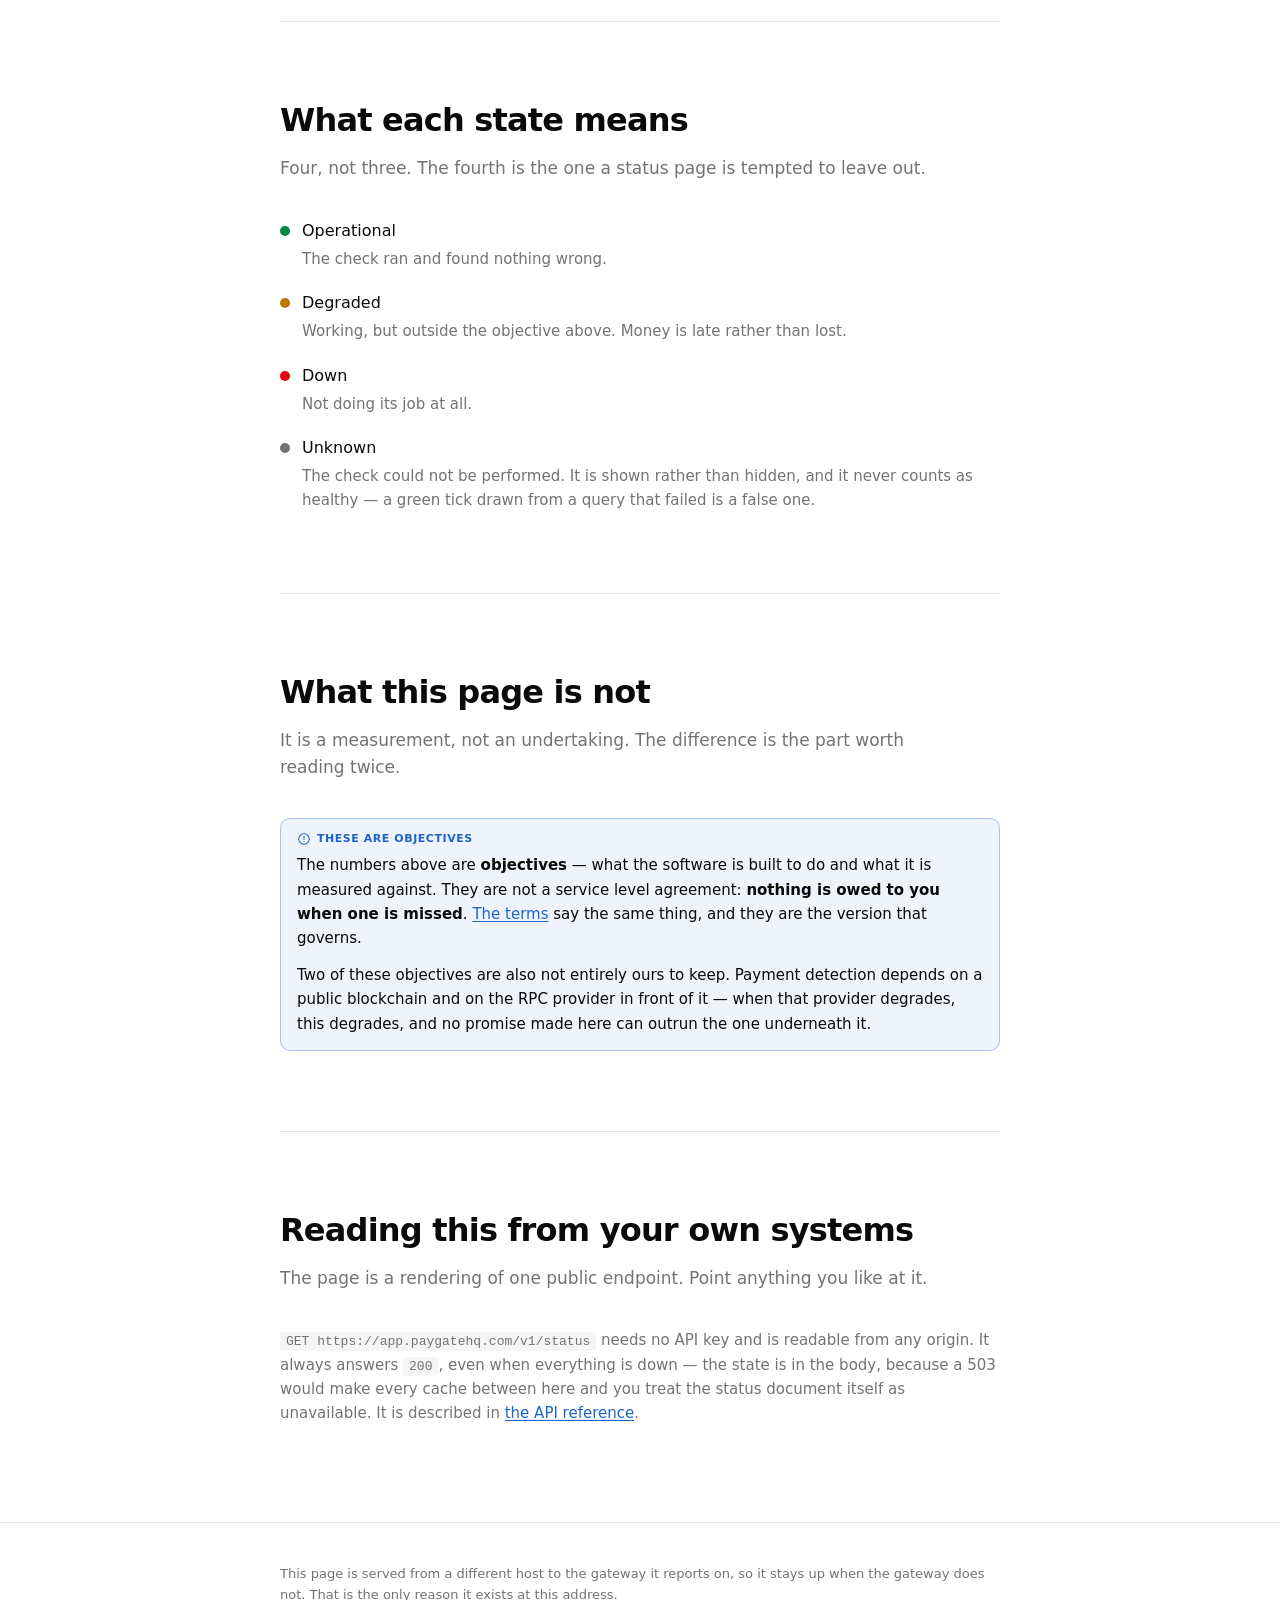
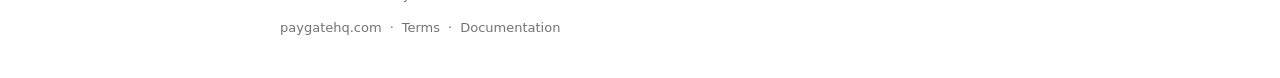
==== commit e78a6310: "Deploy f79f998 Built from the paygate monorepo. This repo holds output only; do not edit it here." ====
--- a/index.html
+++ b/index.html
@@ -55,11 +55,11 @@
         // A browser with storage disabled still gets the system preference below.
       }
     </script>
-    <script type="module" crossorigin src="/assets/home-Coki7gxP.js"></script>
-    <link rel="modulepreload" crossorigin href="/assets/chrome-D_sftyeo.js">
-    <link rel="stylesheet" crossorigin href="/assets/chrome-bqkfKzSO.css">
+    <script type="module" crossorigin src="/assets/home-BOAMiU1E.js"></script>
+    <link rel="modulepreload" crossorigin href="/assets/chrome-DbKguQmG.js">
+    <link rel="stylesheet" crossorigin href="/assets/chrome-NzPMFDv_.css">
   </head>
   <body>
-    <div id="root"><div class="min-h-svh"><header class="border-border bg-background/80 sticky top-0 z-20 border-b backdrop-blur"><div class="mx-auto flex h-16 max-w-3xl items-center px-4 sm:px-6"><a href="https://paygatehq.com" class="flex items-center" aria-label="paygate"><span class="flex items-center gap-2.5 "><svg viewBox="0 0 32 32" class="h-[23px] w-[23px] shrink-0 text-[var(--pg-brand)]" fill="none" stroke="currentColor" stroke-width="2.67" stroke-linecap="round" stroke-linejoin="round" role="presentation" aria-hidden="true"><path d="M7.515 7.515a12 12 0 1 0 16.97 16.97a12 12 0 0 0 -16.97 -16.97"></path><path d="M21.657 10.343a8 8 0 0 0 -11.315 0"></path></svg><span class="flex items-baseline gap-2"><span class="text-[15px] font-semibold tracking-tight">paygate</span><span class="text-muted-foreground hidden text-[13px] sm:inline">status</span></span></span></a><nav class="ml-auto flex items-center gap-1" aria-label="Main"><a href="https://paygatehq.com" class="text-muted-foreground hover:text-foreground hover:bg-muted rounded-md px-2.5 py-1.5 text-[14px] transition-colors">Home</a><a href="https://developer.paygatehq.com/docs" class="text-muted-foreground hover:text-foreground hover:bg-muted rounded-md px-2.5 py-1.5 text-[14px] transition-colors">Docs</a><button type="button" class="text-muted-foreground hover:text-foreground hover:bg-muted flex h-8 w-8 items-center justify-center rounded-md transition-colors" aria-label="Switch theme"><span class="block h-4 w-4"></span></button></nav></div></header><main class="mx-auto max-w-3xl px-4 sm:px-6"><header class="py-16 sm:py-20"><p class="text-accent mb-2 font-mono text-xs tracking-wider uppercase">Status</p><h1 class="text-4xl font-semibold tracking-tight sm:text-5xl">What the gateway is doing right now</h1><p class="text-muted-foreground mt-5 text-lg leading-relaxed">Read live from the deployment itself, on every load. These are the same readings that page an operator — the number that turns a row amber here is the number that wakes somebody up.</p></header><section aria-live="polite" class="border-border bg-card rounded-xl border p-6 sm:p-7"><h2 class="flex items-center gap-2.5 text-xl font-semibold tracking-tight"><span role="img" aria-label="unknown" title="unknown" class="inline-block h-2.5 w-2.5 shrink-0 rounded-full " style="background:var(--muted-foreground)"></span>Checking…</h2><div class="mt-5"><p class="text-muted-foreground text-[15px]">Reading the deployment now.</p></div></section><section id="objectives" class="border-border border-t py-16 sm:py-20 "><h2 class="max-w-3xl text-[26px] font-semibold tracking-tight sm:text-[32px] sm:leading-[1.15]">What we measure, and what we aim for</h2><p class="text-muted-foreground mt-4 max-w-2xl text-[17px] leading-relaxed">Each target is the threshold the gateway&#x27;s own checks apply. A target no check enforces is marketing; a threshold no page states is a secret.</p><div class="mt-9"><dl class="border-border divide-border divide-y border-t"><div class="py-5 sm:grid sm:grid-cols-[1fr_auto] sm:gap-6"><dt class="font-medium">How far behind the chain head a payment can be detected</dt><dd class="text-accent mt-1 font-mono text-sm whitespace-nowrap sm:col-start-2 sm:row-start-1 sm:mt-0 sm:pt-0.5 sm:text-right">within 200 blocks</dd><dd class="text-muted-foreground mt-1.5 text-[15px] leading-relaxed sm:col-start-1 sm:row-start-2">Past this, your customer has paid and the payment still reads as unpaid. It is the only failure on this page that a customer sees before you do.</dd></div><div class="py-5 sm:grid sm:grid-cols-[1fr_auto] sm:gap-6"><dt class="font-medium">How long between completed scans of each chain</dt><dd class="text-accent mt-1 font-mono text-sm whitespace-nowrap sm:col-start-2 sm:row-start-1 sm:mt-0 sm:pt-0.5 sm:text-right">under 5 minutes</dd><dd class="text-muted-foreground mt-1.5 text-[15px] leading-relaxed sm:col-start-1 sm:row-start-2">A chain nobody is scanning looks exactly like a chain with no payments on it — nothing errors, nothing 500s, and money quietly stops being seen.</dd></div><div class="py-5 sm:grid sm:grid-cols-[1fr_auto] sm:gap-6"><dt class="font-medium">Deliveries that exhaust every retry, per hour</dt><dd class="text-accent mt-1 font-mono text-sm whitespace-nowrap sm:col-start-2 sm:row-start-1 sm:mt-0 sm:pt-0.5 sm:text-right">at most 20</dd><dd class="text-muted-foreground mt-1.5 text-[15px] leading-relaxed sm:col-start-1 sm:row-start-2">A delivery is retried 18 times over just under two days before it is declared dead. Deaths above this rate mean endpoints are being given up on, not merely retried.</dd></div><div class="py-5 sm:grid sm:grid-cols-[1fr_auto] sm:gap-6"><dt class="font-medium">How stale an operator key’s reported gas balance may be</dt><dd class="text-accent mt-1 font-mono text-sm whitespace-nowrap sm:col-start-2 sm:row-start-1 sm:mt-0 sm:pt-0.5 sm:text-right">under 20 minutes</dd><dd class="text-muted-foreground mt-1.5 text-[15px] leading-relaxed sm:col-start-1 sm:row-start-2">The keys that sign payouts, refunds and subscription charges pay their own gas. A key that stops reporting is read as unreadable rather than as healthy.</dd></div></dl></div></section><section id="states" class="border-border border-t py-16 sm:py-20 "><h2 class="max-w-3xl text-[26px] font-semibold tracking-tight sm:text-[32px] sm:leading-[1.15]">What each state means</h2><p class="text-muted-foreground mt-4 max-w-2xl text-[17px] leading-relaxed">Four, not three. The fourth is the one a status page is tempted to leave out.</p><div class="mt-9"><dl class="space-y-5"><div class="flex gap-3"><span role="img" aria-label="operational" title="operational" class="inline-block h-2.5 w-2.5 shrink-0 rounded-full mt-[7px]" style="background:var(--ok)"></span><div><dt class="font-medium">Operational</dt><dd class="text-muted-foreground mt-1 text-[15px] leading-relaxed">The check ran and found nothing wrong.</dd></div></div><div class="flex gap-3"><span role="img" aria-label="degraded" title="degraded" class="inline-block h-2.5 w-2.5 shrink-0 rounded-full mt-[7px]" style="background:var(--warn)"></span><div><dt class="font-medium">Degraded</dt><dd class="text-muted-foreground mt-1 text-[15px] leading-relaxed">Working, but outside the objective above. Money is late rather than lost.</dd></div></div><div class="flex gap-3"><span role="img" aria-label="down" title="down" class="inline-block h-2.5 w-2.5 shrink-0 rounded-full mt-[7px]" style="background:var(--danger)"></span><div><dt class="font-medium">Down</dt><dd class="text-muted-foreground mt-1 text-[15px] leading-relaxed">Not doing its job at all.</dd></div></div><div class="flex gap-3"><span role="img" aria-label="unknown" title="unknown" class="inline-block h-2.5 w-2.5 shrink-0 rounded-full mt-[7px]" style="background:var(--muted-foreground)"></span><div><dt class="font-medium">Unknown</dt><dd class="text-muted-foreground mt-1 text-[15px] leading-relaxed">The check could not be performed. It is shown rather than hidden, and it never counts as healthy — a green tick drawn from a query that failed is a false one.</dd></div></div></dl></div></section><section id="promise" class="border-border border-t py-16 sm:py-20 "><h2 class="max-w-3xl text-[26px] font-semibold tracking-tight sm:text-[32px] sm:leading-[1.15]">What this page is not</h2><p class="text-muted-foreground mt-4 max-w-2xl text-[17px] leading-relaxed">It is a measurement, not an undertaking. The difference is the part worth reading twice.</p><div class="mt-9"><aside class="overflow-hidden rounded-lg border" style="border-color:color-mix(in oklab, var(--warn) 32%, transparent);background:color-mix(in oklab, var(--warn) 7%, var(--background))"><p class="flex items-center gap-1.5 px-4 pt-3 text-[11px] font-semibold tracking-wider uppercase" style="color:var(--warn)"><svg viewBox="0 0 24 24" fill="none" stroke="currentColor" stroke-width="1.8" stroke-linecap="round" stroke-linejoin="round" class="h-3.5 w-3.5 shrink-0" aria-hidden="true"><circle cx="12" cy="12" r="9"></circle><path d="M12 7.5v5M12 16.2h.01"></path></svg>No service level agreement</p><div class="text-foreground px-4 pb-3.5 text-[15px] leading-relaxed pt-1.5"><p>paygate is a developer preview. The numbers above are<!-- --> <strong>objectives</strong> — what the software is built to do and what it is measured against. They are not a service level agreement:<!-- --> <strong>nothing is owed to you when one is missed</strong>, there is no service credit, and there is no on-call rotation behind them.<!-- --> <a href="https://paygatehq.com/terms" class="text-accent underline underline-offset-2">The terms</a> <!-- -->say the same thing, and they are the version that governs.</p><p class="mt-3">Two of these objectives are also not entirely ours to keep. Payment detection depends on a public blockchain and on the RPC provider in front of it — when that provider degrades, this degrades, and no promise made here can outrun the one underneath it.</p></div></aside></div></section><section id="integrate" class="border-border border-t py-16 sm:py-20 pb-20"><h2 class="max-w-3xl text-[26px] font-semibold tracking-tight sm:text-[32px] sm:leading-[1.15]">Reading this from your own systems</h2><p class="text-muted-foreground mt-4 max-w-2xl text-[17px] leading-relaxed">The page is a rendering of one public endpoint. Point anything you like at it.</p><div class="mt-9"><p class="text-muted-foreground text-[15px] leading-relaxed"><code class="bg-muted rounded px-1.5 py-0.5 font-mono text-[13px]">GET <!-- -->https://app.paygatehq.com/v1/status</code> <!-- -->needs no API key and is readable from any origin. It always answers<!-- --> <code class="bg-muted rounded px-1.5 py-0.5 font-mono text-[13px]">200</code>, even when everything is down — the state is in the body, because a 503 would make every cache between here and you treat the status document itself as unavailable. It is described in<!-- --> <a href="https://developer.paygatehq.com/docs/api" class="text-accent underline underline-offset-2">the API reference</a>.</p></div></section></main><footer class="border-border mt-4 border-t py-10"><div class="text-muted-foreground mx-auto max-w-3xl px-4 text-[13px] leading-relaxed sm:px-6"><p>This page is served from a different host to the gateway it reports on, so it stays up when the gateway does not. That is the only reason it exists at this address.</p><p class="mt-3"><a href="https://paygatehq.com" class="hover:text-foreground transition-colors">paygatehq.com</a><span class="px-2">·</span><a href="https://paygatehq.com/terms" class="hover:text-foreground transition-colors">Terms</a><span class="px-2">·</span><a href="https://developer.paygatehq.com/docs" class="hover:text-foreground transition-colors">Documentation</a></p></div></footer></div></div>
+    <div id="root"><div class="min-h-svh"><header class="border-border bg-background/80 sticky top-0 z-20 border-b backdrop-blur"><div class="mx-auto flex h-16 max-w-3xl items-center px-4 sm:px-6"><a href="https://paygatehq.com" class="flex items-center" aria-label="paygate"><span class="flex items-center gap-2.5 "><svg viewBox="0 0 32 32" class="h-[23px] w-[23px] shrink-0 text-[var(--pg-brand)]" fill="none" stroke="currentColor" stroke-width="2.67" stroke-linecap="round" stroke-linejoin="round" role="presentation" aria-hidden="true"><path d="M7.515 7.515a12 12 0 1 0 16.97 16.97a12 12 0 0 0 -16.97 -16.97"></path><path d="M21.657 10.343a8 8 0 0 0 -11.315 0"></path></svg><span class="flex items-baseline gap-2"><span class="text-[15px] font-semibold tracking-tight">paygate</span><span class="text-muted-foreground hidden text-[13px] sm:inline">status</span></span></span></a><nav class="ml-auto flex items-center gap-1" aria-label="Main"><a href="https://paygatehq.com" class="text-muted-foreground hover:text-foreground hover:bg-muted rounded-md px-2.5 py-1.5 text-[14px] transition-colors">Home</a><a href="https://developer.paygatehq.com/docs" class="text-muted-foreground hover:text-foreground hover:bg-muted rounded-md px-2.5 py-1.5 text-[14px] transition-colors">Docs</a><button type="button" class="text-muted-foreground hover:text-foreground hover:bg-muted flex h-8 w-8 items-center justify-center rounded-md transition-colors" aria-label="Switch theme"><span class="block h-4 w-4"></span></button></nav></div></header><main class="mx-auto max-w-3xl px-4 sm:px-6"><header class="py-16 sm:py-20"><p class="text-accent mb-2 font-mono text-xs tracking-wider uppercase">Status</p><h1 class="text-4xl font-semibold tracking-tight sm:text-5xl">What the gateway is doing right now</h1><p class="text-muted-foreground mt-5 text-lg leading-relaxed">Read live from the deployment itself, on every load. These are the same readings that page an operator — the number that turns a row amber here is the number that wakes somebody up.</p></header><section aria-live="polite" class="border-border bg-card rounded-xl border p-6 sm:p-7"><h2 class="flex items-center gap-2.5 text-xl font-semibold tracking-tight"><span role="img" aria-label="unknown" title="unknown" class="inline-block h-2.5 w-2.5 shrink-0 rounded-full " style="background:var(--muted-foreground)"></span>Checking…</h2><div class="mt-5"><p class="text-muted-foreground text-[15px]">Reading the deployment now.</p></div></section><section id="objectives" class="border-border border-t py-16 sm:py-20 "><h2 class="max-w-3xl text-[26px] font-semibold tracking-tight sm:text-[32px] sm:leading-[1.15]">What we measure, and what we aim for</h2><p class="text-muted-foreground mt-4 max-w-2xl text-[17px] leading-relaxed">Each target is the threshold the gateway&#x27;s own checks apply. A target no check enforces is marketing; a threshold no page states is a secret.</p><div class="mt-9"><dl class="border-border divide-border divide-y border-t"><div class="py-5 sm:grid sm:grid-cols-[1fr_auto] sm:gap-6"><dt class="font-medium">How far behind the chain head a payment can be detected</dt><dd class="text-accent mt-1 font-mono text-sm whitespace-nowrap sm:col-start-2 sm:row-start-1 sm:mt-0 sm:pt-0.5 sm:text-right">within 200 blocks</dd><dd class="text-muted-foreground mt-1.5 text-[15px] leading-relaxed sm:col-start-1 sm:row-start-2">Past this, your customer has paid and the payment still reads as unpaid. It is the only failure on this page that a customer sees before you do.</dd></div><div class="py-5 sm:grid sm:grid-cols-[1fr_auto] sm:gap-6"><dt class="font-medium">How long between completed scans of each chain</dt><dd class="text-accent mt-1 font-mono text-sm whitespace-nowrap sm:col-start-2 sm:row-start-1 sm:mt-0 sm:pt-0.5 sm:text-right">under 5 minutes</dd><dd class="text-muted-foreground mt-1.5 text-[15px] leading-relaxed sm:col-start-1 sm:row-start-2">A chain nobody is scanning looks exactly like a chain with no payments on it — nothing errors, nothing 500s, and money quietly stops being seen.</dd></div><div class="py-5 sm:grid sm:grid-cols-[1fr_auto] sm:gap-6"><dt class="font-medium">Deliveries that exhaust every retry, per hour</dt><dd class="text-accent mt-1 font-mono text-sm whitespace-nowrap sm:col-start-2 sm:row-start-1 sm:mt-0 sm:pt-0.5 sm:text-right">at most 20</dd><dd class="text-muted-foreground mt-1.5 text-[15px] leading-relaxed sm:col-start-1 sm:row-start-2">A delivery is retried 18 times over just under two days before it is declared dead. Deaths above this rate mean endpoints are being given up on, not merely retried.</dd></div><div class="py-5 sm:grid sm:grid-cols-[1fr_auto] sm:gap-6"><dt class="font-medium">How stale an operator key’s reported gas balance may be</dt><dd class="text-accent mt-1 font-mono text-sm whitespace-nowrap sm:col-start-2 sm:row-start-1 sm:mt-0 sm:pt-0.5 sm:text-right">under 20 minutes</dd><dd class="text-muted-foreground mt-1.5 text-[15px] leading-relaxed sm:col-start-1 sm:row-start-2">The keys that sign payouts, refunds and subscription charges pay their own gas. A key that stops reporting is read as unreadable rather than as healthy.</dd></div></dl></div></section><section id="states" class="border-border border-t py-16 sm:py-20 "><h2 class="max-w-3xl text-[26px] font-semibold tracking-tight sm:text-[32px] sm:leading-[1.15]">What each state means</h2><p class="text-muted-foreground mt-4 max-w-2xl text-[17px] leading-relaxed">Four, not three. The fourth is the one a status page is tempted to leave out.</p><div class="mt-9"><dl class="space-y-5"><div class="flex gap-3"><span role="img" aria-label="operational" title="operational" class="inline-block h-2.5 w-2.5 shrink-0 rounded-full mt-[7px]" style="background:var(--ok)"></span><div><dt class="font-medium">Operational</dt><dd class="text-muted-foreground mt-1 text-[15px] leading-relaxed">The check ran and found nothing wrong.</dd></div></div><div class="flex gap-3"><span role="img" aria-label="degraded" title="degraded" class="inline-block h-2.5 w-2.5 shrink-0 rounded-full mt-[7px]" style="background:var(--warn)"></span><div><dt class="font-medium">Degraded</dt><dd class="text-muted-foreground mt-1 text-[15px] leading-relaxed">Working, but outside the objective above. Money is late rather than lost.</dd></div></div><div class="flex gap-3"><span role="img" aria-label="down" title="down" class="inline-block h-2.5 w-2.5 shrink-0 rounded-full mt-[7px]" style="background:var(--danger)"></span><div><dt class="font-medium">Down</dt><dd class="text-muted-foreground mt-1 text-[15px] leading-relaxed">Not doing its job at all.</dd></div></div><div class="flex gap-3"><span role="img" aria-label="unknown" title="unknown" class="inline-block h-2.5 w-2.5 shrink-0 rounded-full mt-[7px]" style="background:var(--muted-foreground)"></span><div><dt class="font-medium">Unknown</dt><dd class="text-muted-foreground mt-1 text-[15px] leading-relaxed">The check could not be performed. It is shown rather than hidden, and it never counts as healthy — a green tick drawn from a query that failed is a false one.</dd></div></div></dl></div></section><section id="promise" class="border-border border-t py-16 sm:py-20 "><h2 class="max-w-3xl text-[26px] font-semibold tracking-tight sm:text-[32px] sm:leading-[1.15]">What this page is not</h2><p class="text-muted-foreground mt-4 max-w-2xl text-[17px] leading-relaxed">It is a measurement, not an undertaking. The difference is the part worth reading twice.</p><div class="mt-9"><aside class="overflow-hidden rounded-lg border" style="border-color:color-mix(in oklab, var(--accent) 32%, transparent);background:color-mix(in oklab, var(--accent) 7%, var(--background))"><p class="flex items-center gap-1.5 px-4 pt-3 text-[11px] font-semibold tracking-wider uppercase" style="color:var(--accent)"><svg viewBox="0 0 24 24" fill="none" stroke="currentColor" stroke-width="1.8" stroke-linecap="round" stroke-linejoin="round" class="h-3.5 w-3.5 shrink-0" aria-hidden="true"><circle cx="12" cy="12" r="9"></circle><path d="M12 7.5v5M12 16.2h.01"></path></svg>These are objectives</p><div class="text-foreground px-4 pb-3.5 text-[15px] leading-relaxed pt-1.5"><p>The numbers above are<!-- --> <strong>objectives</strong> — what the software is built to do and what it is measured against. They are not a service level agreement:<!-- --> <strong>nothing is owed to you when one is missed</strong>.<!-- --> <a href="https://paygatehq.com/terms" class="text-accent underline underline-offset-2">The terms</a> <!-- -->say the same thing, and they are the version that governs.</p><p class="mt-3">Two of these objectives are also not entirely ours to keep. Payment detection depends on a public blockchain and on the RPC provider in front of it — when that provider degrades, this degrades, and no promise made here can outrun the one underneath it.</p></div></aside></div></section><section id="integrate" class="border-border border-t py-16 sm:py-20 pb-20"><h2 class="max-w-3xl text-[26px] font-semibold tracking-tight sm:text-[32px] sm:leading-[1.15]">Reading this from your own systems</h2><p class="text-muted-foreground mt-4 max-w-2xl text-[17px] leading-relaxed">The page is a rendering of one public endpoint. Point anything you like at it.</p><div class="mt-9"><p class="text-muted-foreground text-[15px] leading-relaxed"><code class="bg-muted rounded px-1.5 py-0.5 font-mono text-[13px]">GET <!-- -->https://app.paygatehq.com/v1/status</code> <!-- -->needs no API key and is readable from any origin. It always answers<!-- --> <code class="bg-muted rounded px-1.5 py-0.5 font-mono text-[13px]">200</code>, even when everything is down — the state is in the body, because a 503 would make every cache between here and you treat the status document itself as unavailable. It is described in<!-- --> <a href="https://developer.paygatehq.com/docs/api" class="text-accent underline underline-offset-2">the API reference</a>.</p></div></section></main><footer class="border-border mt-4 border-t py-10"><div class="text-muted-foreground mx-auto max-w-3xl px-4 text-[13px] leading-relaxed sm:px-6"><p>This page is served from a different host to the gateway it reports on, so it stays up when the gateway does not. That is the only reason it exists at this address.</p><p class="mt-3"><a href="https://paygatehq.com" class="hover:text-foreground transition-colors">paygatehq.com</a><span class="px-2">·</span><a href="https://paygatehq.com/terms" class="hover:text-foreground transition-colors">Terms</a><span class="px-2">·</span><a href="https://developer.paygatehq.com/docs" class="hover:text-foreground transition-colors">Documentation</a></p></div></footer></div></div>
   </body>
 </html>
--- a/assets/chrome-NzPMFDv_.css
+++ b/assets/chrome-NzPMFDv_.css
@@ -0,0 +1 @@
+/*! tailwindcss v4.3.3 | MIT License | https://tailwindcss.com */@layer properties{@supports (((-webkit-hyphens:none)) and (not (margin-trim:inline))) or ((-moz-orient:inline) and (not (color:rgb(from red r g b)))){*,:before,:after,::backdrop{--tw-rotate-x:initial;--tw-rotate-y:initial;--tw-rotate-z:initial;--tw-skew-x:initial;--tw-skew-y:initial;--tw-space-y-reverse:0;--tw-divide-y-reverse:0;--tw-border-style:solid;--tw-leading:initial;--tw-font-weight:initial;--tw-tracking:initial;--tw-shadow:0 0 #0000;--tw-shadow-color:initial;--tw-shadow-alpha:100%;--tw-inset-shadow:0 0 #0000;--tw-inset-shadow-color:initial;--tw-inset-shadow-alpha:100%;--tw-ring-color:initial;--tw-ring-shadow:0 0 #0000;--tw-inset-ring-color:initial;--tw-inset-ring-shadow:0 0 #0000;--tw-ring-inset:initial;--tw-ring-offset-width:0px;--tw-ring-offset-color:#fff;--tw-ring-offset-shadow:0 0 #0000;--tw-outline-style:solid;--tw-backdrop-blur:initial;--tw-backdrop-brightness:initial;--tw-backdrop-contrast:initial;--tw-backdrop-grayscale:initial;--tw-backdrop-hue-rotate:initial;--tw-backdrop-invert:initial;--tw-backdrop-opacity:initial;--tw-backdrop-saturate:initial;--tw-backdrop-sepia:initial}}}@layer theme{:root,:host{--spacing:.25rem;--container-2xl:42rem;--container-3xl:48rem;--text-xs:.75rem;--text-xs--line-height:calc(1 / .75);--text-sm:.875rem;--text-sm--line-height:calc(1.25 / .875);--text-lg:1.125rem;--text-lg--line-height:calc(1.75 / 1.125);--text-xl:1.25rem;--text-xl--line-height:calc(1.75 / 1.25);--text-4xl:2.25rem;--text-4xl--line-height:calc(2.5 / 2.25);--text-5xl:3rem;--text-5xl--line-height:1;--font-weight-medium:500;--font-weight-semibold:600;--tracking-tight:-.025em;--tracking-wider:.05em;--leading-relaxed:1.625;--radius-xl:.75rem;--shadow-lg:var(--pg-shadow-lg);--default-transition-duration:.15s;--default-transition-timing-function:cubic-bezier(.4, 0, .2, 1);--default-font-family:var(--pg-font-sans);--default-mono-font-family:var(--pg-font-mono)}}@layer base{*,:after,:before,::backdrop{box-sizing:border-box;border:0 solid;margin:0;padding:0}::file-selector-button{box-sizing:border-box;border:0 solid;margin:0;padding:0}html,:host{-webkit-text-size-adjust:100%;-moz-tab-size:4;tab-size:4;line-height:1.5;font-family:var(--default-font-family,-apple-system, BlinkMacSystemFont, "Segoe UI", Roboto, "Helvetica Neue", "Noto Sans", Arial, sans-serif, "Apple Color Emoji", "Segoe UI Emoji", "Segoe UI Symbol", "Noto Color Emoji");font-feature-settings:var(--default-font-feature-settings,normal);font-variation-settings:var(--default-font-variation-settings,normal);-webkit-tap-highlight-color:transparent}hr{height:0;color:inherit;border-top-width:1px}abbr:where([title]){-webkit-text-decoration:underline dotted;text-decoration:underline dotted}h1,h2,h3,h4,h5,h6{font-size:inherit;font-weight:inherit}a{color:inherit;-webkit-text-decoration:inherit;text-decoration:inherit}b,strong{font-weight:bolder}code,kbd,samp,pre{font-family:var(--default-mono-font-family,ui-monospace, SFMono-Regular, Menlo, Monaco, Consolas, "Liberation Mono", "Courier New", monospace);font-feature-settings:var(--default-mono-font-feature-settings,normal);font-variation-settings:var(--default-mono-font-variation-settings,normal);font-size:1em}small{font-size:80%}sub,sup{vertical-align:baseline;font-size:75%;line-height:0;position:relative}sub{bottom:-.25em}sup{top:-.5em}table{text-indent:0;border-color:inherit;border-collapse:collapse}:-moz-focusring:where(:not(iframe)){outline:auto}progress{vertical-align:baseline}summary{display:list-item}ol,ul,menu{list-style:none}img,svg,video,canvas,audio,iframe,embed,object{vertical-align:middle;display:block}img,video{max-width:100%;height:auto}button,input,select,optgroup,textarea{font:inherit;font-feature-settings:inherit;font-variation-settings:inherit;letter-spacing:inherit;color:inherit;opacity:1;background-color:#0000;border-radius:0}::file-selector-button{font:inherit;font-feature-settings:inherit;font-variation-settings:inherit;letter-spacing:inherit;color:inherit;opacity:1;background-color:#0000;border-radius:0}:where(select:is([multiple],[size])) optgroup{font-weight:bolder}:where(select:is([multiple],[size])) optgroup option{padding-inline-start:20px}::file-selector-button{margin-inline-end:4px}::placeholder{opacity:1}@supports (not ((-webkit-appearance:-apple-pay-button))) or (contain-intrinsic-size:1px){::placeholder{color:currentColor}@supports (color:color-mix(in lab,red,red)){::placeholder{color:color-mix(in oklab,currentcolor 50%,transparent)}}}textarea{resize:vertical}::-webkit-search-decoration{-webkit-appearance:none}::-webkit-date-and-time-value{min-height:1lh;text-align:inherit}::-webkit-datetime-edit{display:inline-flex}::-webkit-datetime-edit-fields-wrapper{padding:0}::-webkit-datetime-edit{padding-block:0}::-webkit-datetime-edit-year-field{padding-block:0}::-webkit-datetime-edit-month-field{padding-block:0}::-webkit-datetime-edit-day-field{padding-block:0}::-webkit-datetime-edit-hour-field{padding-block:0}::-webkit-datetime-edit-minute-field{padding-block:0}::-webkit-datetime-edit-second-field{padding-block:0}::-webkit-datetime-edit-millisecond-field{padding-block:0}::-webkit-datetime-edit-meridiem-field{padding-block:0}::-webkit-calendar-picker-indicator{line-height:1}:-moz-ui-invalid{box-shadow:none}button,input:where([type=button],[type=reset],[type=submit]){-webkit-appearance:button;-moz-appearance:button;appearance:button}::file-selector-button{-webkit-appearance:button;-moz-appearance:button;appearance:button}::-webkit-inner-spin-button{height:auto}::-webkit-outer-spin-button{height:auto}[hidden]:where(:not([hidden=until-found])){display:none!important}}@layer components;@layer utilities{.invisible{visibility:hidden}.visible{visibility:visible}.absolute{position:absolute}.fixed{position:fixed}.relative{position:relative}.static{position:static}.sticky{position:sticky}.top-0{top:0}.z-20{z-index:20}.mx-auto{margin-inline:auto}.mt-0\.5{margin-top:calc(var(--spacing) * .5)}.mt-1{margin-top:var(--spacing)}.mt-1\.5{margin-top:calc(var(--spacing) * 1.5)}.mt-3{margin-top:calc(var(--spacing) * 3)}.mt-4{margin-top:calc(var(--spacing) * 4)}.mt-5{margin-top:calc(var(--spacing) * 5)}.mt-8{margin-top:calc(var(--spacing) * 8)}.mt-9{margin-top:calc(var(--spacing) * 9)}.mt-\[7px\]{margin-top:7px}.mb-2{margin-bottom:calc(var(--spacing) * 2)}.ml-auto{margin-left:auto}.block{display:block}.flex{display:flex}.grid{display:grid}.hidden{display:none}.inline{display:inline}.inline-block{display:inline-block}.inline-flex{display:inline-flex}.h-2\.5{height:calc(var(--spacing) * 2.5)}.h-3\.5{height:calc(var(--spacing) * 3.5)}.h-4{height:calc(var(--spacing) * 4)}.h-5{height:calc(var(--spacing) * 5)}.h-6{height:calc(var(--spacing) * 6)}.h-8{height:calc(var(--spacing) * 8)}.h-12{height:calc(var(--spacing) * 12)}.h-16{height:calc(var(--spacing) * 16)}.h-\[23px\]{height:23px}.min-h-svh{min-height:100svh}.w-2\.5{width:calc(var(--spacing) * 2.5)}.w-3\.5{width:calc(var(--spacing) * 3.5)}.w-4{width:calc(var(--spacing) * 4)}.w-5{width:calc(var(--spacing) * 5)}.w-6{width:calc(var(--spacing) * 6)}.w-8{width:calc(var(--spacing) * 8)}.w-\[23px\]{width:23px}.max-w-2xl{max-width:var(--container-2xl)}.max-w-3xl{max-width:var(--container-3xl)}.min-w-0{min-width:0}.shrink-0{flex-shrink:0}.transform{transform:var(--tw-rotate-x,) var(--tw-rotate-y,) var(--tw-rotate-z,) var(--tw-skew-x,) var(--tw-skew-y,)}.items-baseline{align-items:baseline}.items-center{align-items:center}.justify-center{justify-content:center}.gap-1{gap:var(--spacing)}.gap-1\.5{gap:calc(var(--spacing) * 1.5)}.gap-2{gap:calc(var(--spacing) * 2)}.gap-2\.5{gap:calc(var(--spacing) * 2.5)}.gap-3{gap:calc(var(--spacing) * 3)}:where(.space-y-5>:not(:last-child)){--tw-space-y-reverse:0;margin-block-start:calc(calc(var(--spacing) * 5) * var(--tw-space-y-reverse));margin-block-end:calc(calc(var(--spacing) * 5) * calc(1 - var(--tw-space-y-reverse)))}:where(.divide-y>:not(:last-child)){--tw-divide-y-reverse:0;border-bottom-style:var(--tw-border-style);border-top-style:var(--tw-border-style);border-top-width:calc(1px * var(--tw-divide-y-reverse));border-bottom-width:calc(1px * calc(1 - var(--tw-divide-y-reverse)))}:where(.divide-border>:not(:last-child)){border-color:var(--border)}.overflow-hidden{overflow:hidden}.rounded{border-radius:.25rem}.rounded-full{border-radius:3.40282e38px}.rounded-lg{border-radius:var(--radius)}.rounded-md{border-radius:calc(var(--radius) - 2px)}.rounded-xl{border-radius:var(--radius-xl)}.border{border-style:var(--tw-border-style);border-width:1px}.border-t{border-top-style:var(--tw-border-style);border-top-width:1px}.border-b{border-bottom-style:var(--tw-border-style);border-bottom-width:1px}.border-border{border-color:var(--border)}.bg-background\/80{background-color:var(--background)}@supports (color:color-mix(in lab,red,red)){.bg-background\/80{background-color:color-mix(in oklab,var(--background) 80%,transparent)}}.bg-card{background-color:var(--card)}.bg-muted{background-color:var(--muted)}.p-6{padding:calc(var(--spacing) * 6)}.px-1\.5{padding-inline:calc(var(--spacing) * 1.5)}.px-2{padding-inline:calc(var(--spacing) * 2)}.px-2\.5{padding-inline:calc(var(--spacing) * 2.5)}.px-4{padding-inline:calc(var(--spacing) * 4)}.px-6{padding-inline:calc(var(--spacing) * 6)}.py-0\.5{padding-block:calc(var(--spacing) * .5)}.py-1\.5{padding-block:calc(var(--spacing) * 1.5)}.py-3\.5{padding-block:calc(var(--spacing) * 3.5)}.py-5{padding-block:calc(var(--spacing) * 5)}.py-10{padding-block:calc(var(--spacing) * 10)}.py-16{padding-block:calc(var(--spacing) * 16)}.py-20{padding-block:calc(var(--spacing) * 20)}.pt-1\.5{padding-top:calc(var(--spacing) * 1.5)}.pt-3{padding-top:calc(var(--spacing) * 3)}.pt-3\.5{padding-top:calc(var(--spacing) * 3.5)}.pb-3\.5{padding-bottom:calc(var(--spacing) * 3.5)}.pb-20{padding-bottom:calc(var(--spacing) * 20)}.font-mono{font-family:var(--pg-font-mono)}.text-4xl{font-size:var(--text-4xl);line-height:var(--tw-leading,var(--text-4xl--line-height))}.text-lg{font-size:var(--text-lg);line-height:var(--tw-leading,var(--text-lg--line-height))}.text-sm{font-size:var(--text-sm);line-height:var(--tw-leading,var(--text-sm--line-height))}.text-xl{font-size:var(--text-xl);line-height:var(--tw-leading,var(--text-xl--line-height))}.text-xs{font-size:var(--text-xs);line-height:var(--tw-leading,var(--text-xs--line-height))}.text-\[11px\]{font-size:11px}.text-\[13px\]{font-size:13px}.text-\[14px\]{font-size:14px}.text-\[15px\]{font-size:15px}.text-\[17px\]{font-size:17px}.text-\[26px\]{font-size:26px}.leading-relaxed{--tw-leading:var(--leading-relaxed);line-height:var(--leading-relaxed)}.font-medium{--tw-font-weight:var(--font-weight-medium);font-weight:var(--font-weight-medium)}.font-semibold{--tw-font-weight:var(--font-weight-semibold);font-weight:var(--font-weight-semibold)}.tracking-tight{--tw-tracking:var(--tracking-tight);letter-spacing:var(--tracking-tight)}.tracking-wider{--tw-tracking:var(--tracking-wider);letter-spacing:var(--tracking-wider)}.whitespace-nowrap{white-space:nowrap}.text-\[var\(--pg-brand\)\]{color:var(--pg-brand)}.text-accent{color:var(--accent)}.text-foreground{color:var(--foreground)}.text-muted-foreground{color:var(--muted-foreground)}.uppercase{text-transform:uppercase}.underline{text-decoration-line:underline}.underline-offset-2{text-underline-offset:2px}.ring{--tw-ring-shadow:var(--tw-ring-inset,) 0 0 0 calc(1px + var(--tw-ring-offset-width)) var(--tw-ring-color,currentcolor);box-shadow:var(--tw-inset-shadow),var(--tw-inset-ring-shadow),var(--tw-ring-offset-shadow),var(--tw-ring-shadow),var(--tw-shadow)}.outline{outline-style:var(--tw-outline-style);outline-width:1px}.backdrop-blur{--tw-backdrop-blur:blur(8px);-webkit-backdrop-filter:var(--tw-backdrop-blur,) var(--tw-backdrop-brightness,) var(--tw-backdrop-contrast,) var(--tw-backdrop-grayscale,) var(--tw-backdrop-hue-rotate,) var(--tw-backdrop-invert,) var(--tw-backdrop-opacity,) var(--tw-backdrop-saturate,) var(--tw-backdrop-sepia,);backdrop-filter:var(--tw-backdrop-blur,) var(--tw-backdrop-brightness,) var(--tw-backdrop-contrast,) var(--tw-backdrop-grayscale,) var(--tw-backdrop-hue-rotate,) var(--tw-backdrop-invert,) var(--tw-backdrop-opacity,) var(--tw-backdrop-saturate,) var(--tw-backdrop-sepia,)}.transition-all{transition-property:all;transition-timing-function:var(--tw-ease,var(--default-transition-timing-function));transition-duration:var(--tw-duration,var(--default-transition-duration))}.transition-colors{transition-property:color,background-color,border-color,outline-color,text-decoration-color,fill,stroke,--tw-gradient-from,--tw-gradient-via,--tw-gradient-to;transition-timing-function:var(--tw-ease,var(--default-transition-timing-function));transition-duration:var(--tw-duration,var(--default-transition-duration))}.first\:pt-0:first-child{padding-top:0}.last\:pb-0:last-child{padding-bottom:0}@media(hover:hover){.hover\:border-accent\/60:hover{border-color:var(--accent)}@supports (color:color-mix(in lab,red,red)){.hover\:border-accent\/60:hover{border-color:color-mix(in oklab,var(--accent) 60%,transparent)}}.hover\:bg-muted:hover{background-color:var(--muted)}.hover\:text-foreground:hover{color:var(--foreground)}}@media(min-width:40rem){.sm\:col-start-1{grid-column-start:1}.sm\:col-start-2{grid-column-start:2}.sm\:row-start-1{grid-row-start:1}.sm\:row-start-2{grid-row-start:2}.sm\:mt-0{margin-top:0}.sm\:grid{display:grid}.sm\:inline{display:inline}.sm\:grid-cols-\[1fr_auto\]{grid-template-columns:1fr auto}.sm\:gap-6{gap:calc(var(--spacing) * 6)}.sm\:p-7{padding:calc(var(--spacing) * 7)}.sm\:px-6{padding-inline:calc(var(--spacing) * 6)}.sm\:py-20{padding-block:calc(var(--spacing) * 20)}.sm\:py-28{padding-block:calc(var(--spacing) * 28)}.sm\:pt-0\.5{padding-top:calc(var(--spacing) * .5)}.sm\:text-right{text-align:right}.sm\:text-5xl{font-size:var(--text-5xl);line-height:var(--tw-leading,var(--text-5xl--line-height))}.sm\:text-\[32px\]{font-size:32px}.sm\:leading-\[1\.15\]{--tw-leading:1.15;line-height:1.15}}}:root{--pg-brand:oklch(52% .17 258);--pg-brand-fg:oklch(99% 0 0);--pg-brand-soft:oklch(95% .03 258);--pg-ok:oklch(55% .15 152);--pg-warn:oklch(62% .16 75);--pg-danger:oklch(57.7% .245 27);--pg-info:oklch(55% .14 250);--pg-canvas:oklch(100% 0 0);--pg-raised:oklch(98.5% 0 0);--pg-sunken:oklch(97% 0 0);--pg-line:oklch(92.2% 0 0);--pg-dim:oklch(55.6% 0 0);--pg-fg:oklch(14.5% 0 0);--pg-code-bg:oklch(97% .004 258);--pg-code-fg:oklch(24% 0 0);--pg-shadow-sm:0 1px 2px oklch(52% .17 258/.06), 0 1px 1px oklch(0% 0 0/.03);--pg-shadow-md:0 4px 12px oklch(52% .17 258/.07), 0 1px 3px oklch(0% 0 0/.04);--pg-shadow-lg:0 12px 32px oklch(52% .17 258/.1), 0 4px 8px oklch(0% 0 0/.04);--pg-shadow-xl:0 24px 64px oklch(52% .17 258/.14), 0 8px 16px oklch(0% 0 0/.05);--pg-edge:transparent;--pg-glow-a:oklch(52% .17 258/.13);--pg-glow-b:oklch(55% .15 210/.1);--pg-glow-a-lit:oklch(52% .17 258/.15);--pg-glow-b-lit:oklch(55% .15 210/.12);--pg-grad-mid:oklch(58% .16 216);--pg-radius:.625rem;--pg-font-sans:ui-sans-serif, system-ui, -apple-system, BlinkMacSystemFont, "Segoe UI", Roboto, sans-serif;--pg-font-mono:ui-monospace, "SF Mono", "SFMono-Regular", Menlo, Consolas, "Liberation Mono", monospace;--pg-ease:cubic-bezier(.22, 1, .36, 1)}.dark,[data-theme=dark]{--pg-brand:oklch(72% .14 258);--pg-brand-fg:oklch(16% 0 0);--pg-brand-soft:oklch(30% .05 258);--pg-ok:oklch(72% .13 152);--pg-warn:oklch(80% .15 80);--pg-danger:oklch(70% .19 22);--pg-info:oklch(72% .13 250);--pg-canvas:oklch(14.5% 0 0);--pg-raised:oklch(20% 0 0);--pg-sunken:oklch(26.9% 0 0);--pg-line:oklch(100% 0 0/.12);--pg-dim:oklch(70.8% 0 0);--pg-fg:oklch(98.5% 0 0);--pg-code-bg:oklch(20% .006 258);--pg-code-fg:oklch(90% 0 0);--pg-shadow-sm:0 1px 2px oklch(0% 0 0/.4);--pg-shadow-md:0 4px 12px oklch(0% 0 0/.45);--pg-shadow-lg:0 12px 32px oklch(0% 0 0/.55);--pg-shadow-xl:0 24px 64px oklch(0% 0 0/.65);--pg-edge:oklch(100% 0 0/.08);--pg-glow-a:oklch(72% .14 258/.17);--pg-glow-b:oklch(70% .13 210/.12);--pg-glow-a-lit:oklch(72% .14 258/.19);--pg-glow-b-lit:oklch(70% .13 210/.14);--pg-grad-mid:oklch(80% .13 200)}@media(prefers-color-scheme:dark){:root.pg-auto-dark{--pg-brand:oklch(72% .14 258);--pg-brand-fg:oklch(16% 0 0);--pg-brand-soft:oklch(30% .05 258);--pg-ok:oklch(72% .13 152);--pg-warn:oklch(80% .15 80);--pg-danger:oklch(70% .19 22);--pg-info:oklch(72% .13 250);--pg-canvas:oklch(14.5% 0 0);--pg-raised:oklch(20% 0 0);--pg-sunken:oklch(26.9% 0 0);--pg-line:oklch(100% 0 0/.12);--pg-dim:oklch(70.8% 0 0);--pg-fg:oklch(98.5% 0 0);--pg-code-bg:oklch(20% .006 258);--pg-code-fg:oklch(90% 0 0);--pg-shadow-sm:0 1px 2px oklch(0% 0 0/.4);--pg-shadow-md:0 4px 12px oklch(0% 0 0/.45);--pg-shadow-lg:0 12px 32px oklch(0% 0 0/.55);--pg-shadow-xl:0 24px 64px oklch(0% 0 0/.65);--pg-edge:oklch(100% 0 0/.08);--pg-glow-a:oklch(72% .14 258/.17);--pg-glow-b:oklch(70% .13 210/.12);--pg-glow-a-lit:oklch(72% .14 258/.19);--pg-glow-b-lit:oklch(70% .13 210/.14);--pg-grad-mid:oklch(80% .13 200)}}::selection{background:var(--pg-brand-soft);color:var(--pg-fg)}.tnum{font-variant-numeric:tabular-nums}.scroll-x{max-width:100%;overflow-x:auto}.thin-scroll{scrollbar-width:thin;scrollbar-color:var(--pg-line) transparent}.thin-scroll::-webkit-scrollbar{width:8px;height:8px}.thin-scroll::-webkit-scrollbar-thumb{background:var(--pg-line);border-radius:999px}.thin-scroll::-webkit-scrollbar-track{background:0 0}.hero-glow{pointer-events:none;z-index:-1;background:radial-gradient(46% 46% at 22% 18%,var(--pg-glow-a) 0%,transparent 68%),radial-gradient(40% 44% at 78% 6%,var(--pg-glow-b) 0%,transparent 66%);height:46rem;position:absolute;inset:-20% 0 auto;overflow:hidden}@keyframes pg-aurora-a{0%,to{opacity:1;transform:translate(0)scale(1)}50%{opacity:.82;transform:translate(4%,2%)scale(1.12)}}@keyframes pg-aurora-b{0%,to{opacity:.85;transform:translate(0)scale(1.06)}50%{opacity:1;transform:translate(-5%,3%)scale(1)}}.hero-glow:before,.hero-glow:after{content:"";will-change:transform,opacity;position:absolute;top:0;right:0;bottom:0;left:0}.hero-glow:before{background:radial-gradient(46% 46% at 22% 18%,var(--pg-glow-a-lit) 0%,transparent 68%);animation:18s ease-in-out infinite pg-aurora-a}.hero-glow:after{background:radial-gradient(40% 44% at 78% 6%,var(--pg-glow-b-lit) 0%,transparent 66%);animation:23s ease-in-out infinite pg-aurora-b}.raised{box-shadow:var(--pg-shadow-lg);border-top:1px solid var(--pg-edge)}.raised-xl{box-shadow:var(--pg-shadow-xl);border-top:1px solid var(--pg-edge)}.grid-bg{background-image:linear-gradient(to right,var(--pg-line) 1px,transparent 1px),linear-gradient(to bottom,var(--pg-line) 1px,transparent 1px);background-size:3rem 3rem;-webkit-mask-image:radial-gradient(70% 60% at 50% 40%,#000 0%,#0000 100%);mask-image:radial-gradient(70% 60% at 50% 40%,#000,#0000)}.lift{transition:transform .22s var(--pg-ease),box-shadow .22s var(--pg-ease),border-color .22s ease}.lift:hover{box-shadow:var(--pg-shadow-lg);border-color:var(--pg-brand);transform:translateY(-3px)}@supports (color:color-mix(in lab,red,red)){.lift:hover{border-color:color-mix(in oklab,var(--pg-brand) 42%,var(--pg-line))}}.grad-text{color:var(--pg-brand);background:linear-gradient(100deg,var(--pg-brand) 0%,var(--pg-grad-mid) 58%,var(--pg-brand) 100%);-webkit-text-fill-color:transparent;-webkit-background-clip:text;background-clip:text}@media(prefers-reduced-motion:reduce){html{scroll-behavior:auto}*,:before,:after{transition-duration:.01ms!important;animation-duration:.01ms!important;animation-iteration-count:1!important}.lift:hover{transform:none}}:root{--radius:var(--pg-radius);--background:var(--pg-canvas);--foreground:var(--pg-fg);--muted:var(--pg-sunken);--muted-foreground:var(--pg-dim);--border:var(--pg-line);--card:var(--pg-raised);--accent:var(--pg-brand);--accent-foreground:var(--pg-brand-fg);--accent-soft:var(--pg-brand-soft);--wave-mid:var(--pg-grad-mid);--code-bg:var(--pg-code-bg);--code-fg:var(--pg-code-fg);--tok-keyword:oklch(48% .19 300);--tok-string:oklch(46% .14 150);--warn:var(--pg-warn);--danger:var(--pg-danger);--ok:var(--pg-ok);--shadow-sm:var(--pg-shadow-sm);--shadow-md:var(--pg-shadow-md);--shadow-lg:var(--pg-shadow-lg);--shadow-xl:var(--pg-shadow-xl);--surface:var(--pg-raised);--edge:var(--pg-edge)}.dark{--background:var(--pg-canvas);--foreground:var(--pg-fg);--muted:var(--pg-sunken);--muted-foreground:var(--pg-dim);--border:var(--pg-line);--card:var(--pg-raised);--accent:var(--pg-brand);--accent-foreground:var(--pg-brand-fg);--accent-soft:var(--pg-brand-soft);--wave-mid:var(--pg-grad-mid);--code-bg:var(--pg-code-bg);--code-fg:var(--pg-code-fg);--tok-keyword:oklch(76% .14 300);--tok-string:oklch(78% .13 150);--warn:var(--pg-warn);--danger:var(--pg-danger);--ok:var(--pg-ok);--shadow-sm:var(--pg-shadow-sm);--shadow-md:var(--pg-shadow-md);--shadow-lg:var(--pg-shadow-lg);--shadow-xl:var(--pg-shadow-xl);--surface:var(--pg-raised);--edge:var(--pg-edge)}*{border-color:var(--border)}html{scroll-behavior:smooth;scroll-padding-top:5rem}body{background:var(--background);color:var(--foreground);font-feature-settings:"cv02","cv03","cv04","cv11";-webkit-font-smoothing:antialiased}@property --tw-rotate-x{syntax:"*";inherits:false}@property --tw-rotate-y{syntax:"*";inherits:false}@property --tw-rotate-z{syntax:"*";inherits:false}@property --tw-skew-x{syntax:"*";inherits:false}@property --tw-skew-y{syntax:"*";inherits:false}@property --tw-space-y-reverse{syntax:"*";inherits:false;initial-value:0}@property --tw-divide-y-reverse{syntax:"*";inherits:false;initial-value:0}@property --tw-border-style{syntax:"*";inherits:false;initial-value:solid}@property --tw-leading{syntax:"*";inherits:false}@property --tw-font-weight{syntax:"*";inherits:false}@property --tw-tracking{syntax:"*";inherits:false}@property --tw-shadow{syntax:"*";inherits:false;initial-value:0 0 #0000}@property --tw-shadow-color{syntax:"*";inherits:false}@property --tw-shadow-alpha{syntax:"<percentage>";inherits:false;initial-value:100%}@property --tw-inset-shadow{syntax:"*";inherits:false;initial-value:0 0 #0000}@property --tw-inset-shadow-color{syntax:"*";inherits:false}@property --tw-inset-shadow-alpha{syntax:"<percentage>";inherits:false;initial-value:100%}@property --tw-ring-color{syntax:"*";inherits:false}@property --tw-ring-shadow{syntax:"*";inherits:false;initial-value:0 0 #0000}@property --tw-inset-ring-color{syntax:"*";inherits:false}@property --tw-inset-ring-shadow{syntax:"*";inherits:false;initial-value:0 0 #0000}@property --tw-ring-inset{syntax:"*";inherits:false}@property --tw-ring-offset-width{syntax:"<length>";inherits:false;initial-value:0}@property --tw-ring-offset-color{syntax:"*";inherits:false;initial-value:#fff}@property --tw-ring-offset-shadow{syntax:"*";inherits:false;initial-value:0 0 #0000}@property --tw-outline-style{syntax:"*";inherits:false;initial-value:solid}@property --tw-backdrop-blur{syntax:"*";inherits:false}@property --tw-backdrop-brightness{syntax:"*";inherits:false}@property --tw-backdrop-contrast{syntax:"*";inherits:false}@property --tw-backdrop-grayscale{syntax:"*";inherits:false}@property --tw-backdrop-hue-rotate{syntax:"*";inherits:false}@property --tw-backdrop-invert{syntax:"*";inherits:false}@property --tw-backdrop-opacity{syntax:"*";inherits:false}@property --tw-backdrop-saturate{syntax:"*";inherits:false}@property --tw-backdrop-sepia{syntax:"*";inherits:false}
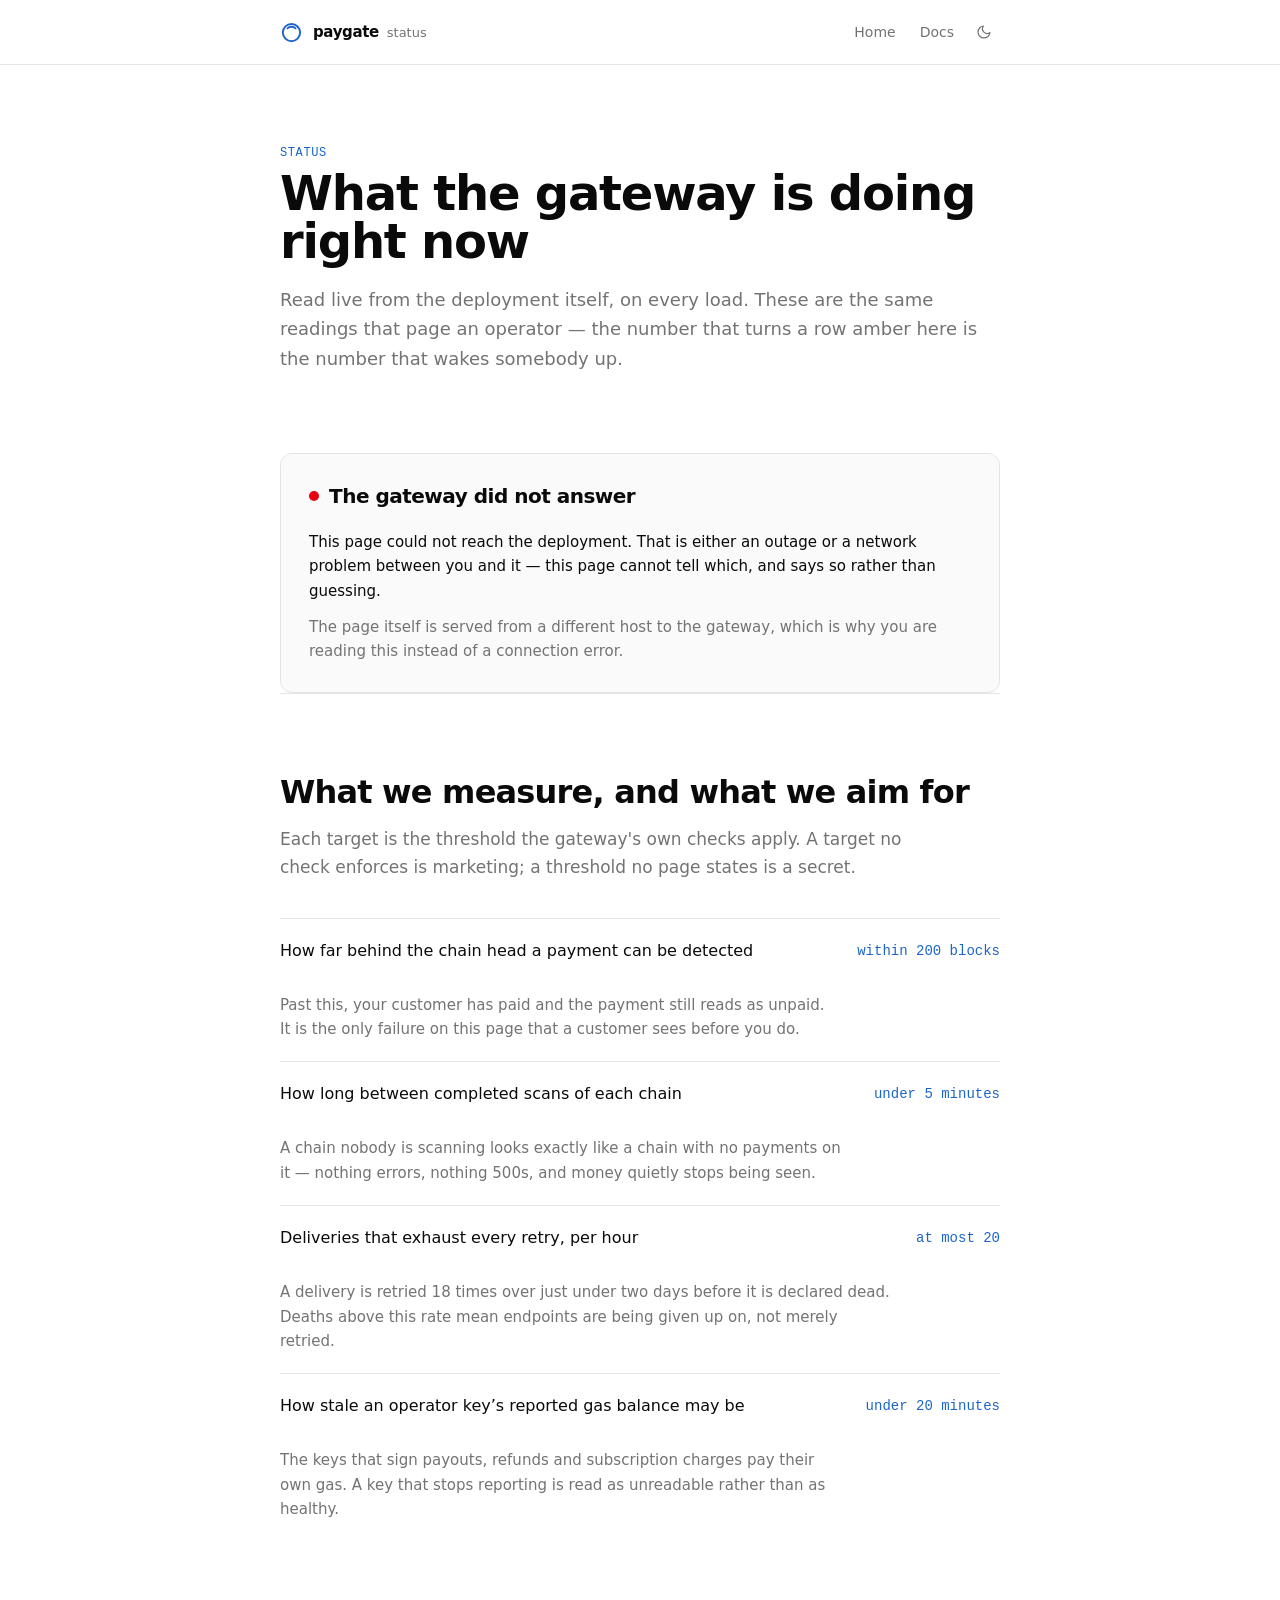
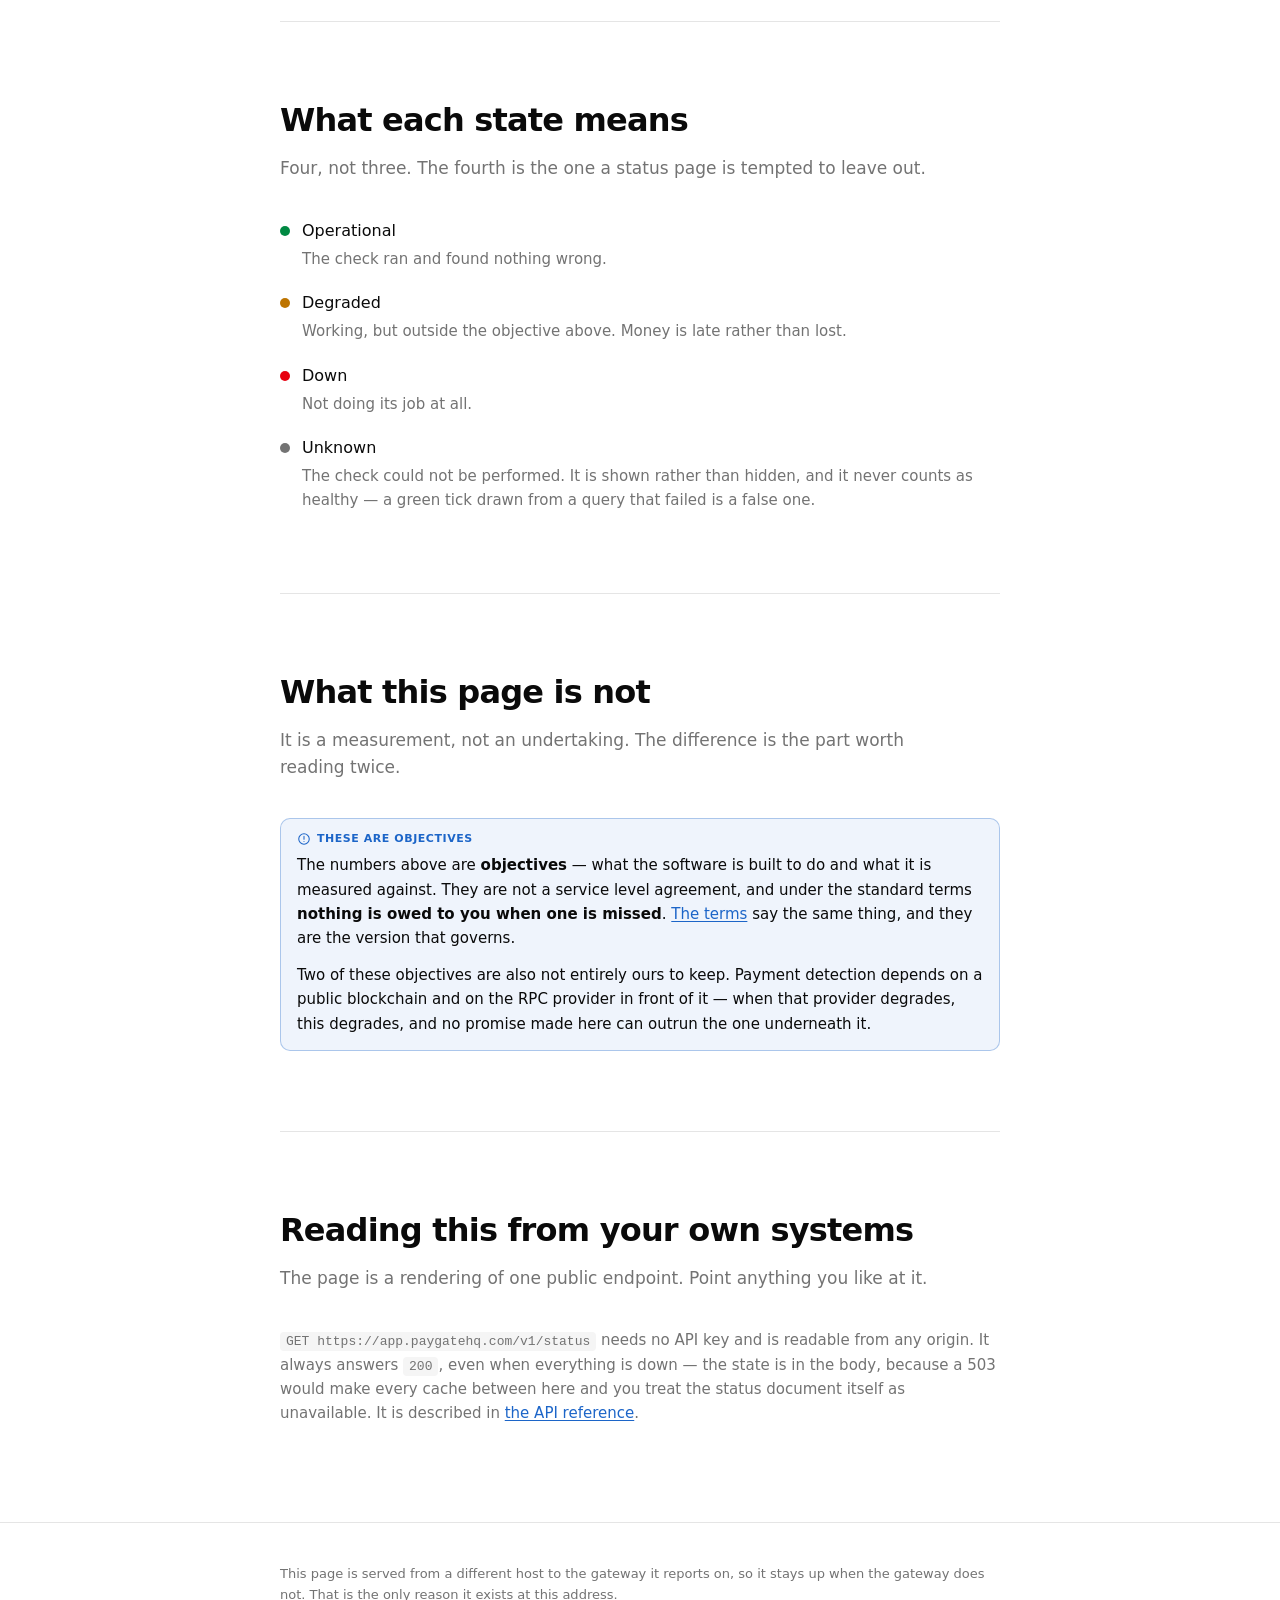
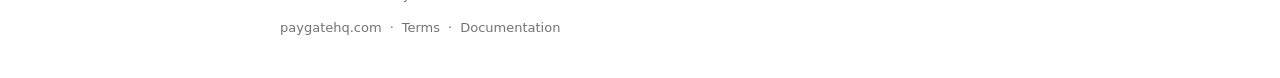
==== commit 666d6853: "Deploy 36fdd35 Built from the paygate monorepo. This repo holds output only; do not edit it here." ====
--- a/index.html
+++ b/index.html
@@ -55,11 +55,11 @@
         // A browser with storage disabled still gets the system preference below.
       }
     </script>
-    <script type="module" crossorigin src="/assets/home-BOAMiU1E.js"></script>
+    <script type="module" crossorigin src="/assets/home-CYw66f_Y.js"></script>
     <link rel="modulepreload" crossorigin href="/assets/chrome-DbKguQmG.js">
     <link rel="stylesheet" crossorigin href="/assets/chrome-NzPMFDv_.css">
   </head>
   <body>
-    <div id="root"><div class="min-h-svh"><header class="border-border bg-background/80 sticky top-0 z-20 border-b backdrop-blur"><div class="mx-auto flex h-16 max-w-3xl items-center px-4 sm:px-6"><a href="https://paygatehq.com" class="flex items-center" aria-label="paygate"><span class="flex items-center gap-2.5 "><svg viewBox="0 0 32 32" class="h-[23px] w-[23px] shrink-0 text-[var(--pg-brand)]" fill="none" stroke="currentColor" stroke-width="2.67" stroke-linecap="round" stroke-linejoin="round" role="presentation" aria-hidden="true"><path d="M7.515 7.515a12 12 0 1 0 16.97 16.97a12 12 0 0 0 -16.97 -16.97"></path><path d="M21.657 10.343a8 8 0 0 0 -11.315 0"></path></svg><span class="flex items-baseline gap-2"><span class="text-[15px] font-semibold tracking-tight">paygate</span><span class="text-muted-foreground hidden text-[13px] sm:inline">status</span></span></span></a><nav class="ml-auto flex items-center gap-1" aria-label="Main"><a href="https://paygatehq.com" class="text-muted-foreground hover:text-foreground hover:bg-muted rounded-md px-2.5 py-1.5 text-[14px] transition-colors">Home</a><a href="https://developer.paygatehq.com/docs" class="text-muted-foreground hover:text-foreground hover:bg-muted rounded-md px-2.5 py-1.5 text-[14px] transition-colors">Docs</a><button type="button" class="text-muted-foreground hover:text-foreground hover:bg-muted flex h-8 w-8 items-center justify-center rounded-md transition-colors" aria-label="Switch theme"><span class="block h-4 w-4"></span></button></nav></div></header><main class="mx-auto max-w-3xl px-4 sm:px-6"><header class="py-16 sm:py-20"><p class="text-accent mb-2 font-mono text-xs tracking-wider uppercase">Status</p><h1 class="text-4xl font-semibold tracking-tight sm:text-5xl">What the gateway is doing right now</h1><p class="text-muted-foreground mt-5 text-lg leading-relaxed">Read live from the deployment itself, on every load. These are the same readings that page an operator — the number that turns a row amber here is the number that wakes somebody up.</p></header><section aria-live="polite" class="border-border bg-card rounded-xl border p-6 sm:p-7"><h2 class="flex items-center gap-2.5 text-xl font-semibold tracking-tight"><span role="img" aria-label="unknown" title="unknown" class="inline-block h-2.5 w-2.5 shrink-0 rounded-full " style="background:var(--muted-foreground)"></span>Checking…</h2><div class="mt-5"><p class="text-muted-foreground text-[15px]">Reading the deployment now.</p></div></section><section id="objectives" class="border-border border-t py-16 sm:py-20 "><h2 class="max-w-3xl text-[26px] font-semibold tracking-tight sm:text-[32px] sm:leading-[1.15]">What we measure, and what we aim for</h2><p class="text-muted-foreground mt-4 max-w-2xl text-[17px] leading-relaxed">Each target is the threshold the gateway&#x27;s own checks apply. A target no check enforces is marketing; a threshold no page states is a secret.</p><div class="mt-9"><dl class="border-border divide-border divide-y border-t"><div class="py-5 sm:grid sm:grid-cols-[1fr_auto] sm:gap-6"><dt class="font-medium">How far behind the chain head a payment can be detected</dt><dd class="text-accent mt-1 font-mono text-sm whitespace-nowrap sm:col-start-2 sm:row-start-1 sm:mt-0 sm:pt-0.5 sm:text-right">within 200 blocks</dd><dd class="text-muted-foreground mt-1.5 text-[15px] leading-relaxed sm:col-start-1 sm:row-start-2">Past this, your customer has paid and the payment still reads as unpaid. It is the only failure on this page that a customer sees before you do.</dd></div><div class="py-5 sm:grid sm:grid-cols-[1fr_auto] sm:gap-6"><dt class="font-medium">How long between completed scans of each chain</dt><dd class="text-accent mt-1 font-mono text-sm whitespace-nowrap sm:col-start-2 sm:row-start-1 sm:mt-0 sm:pt-0.5 sm:text-right">under 5 minutes</dd><dd class="text-muted-foreground mt-1.5 text-[15px] leading-relaxed sm:col-start-1 sm:row-start-2">A chain nobody is scanning looks exactly like a chain with no payments on it — nothing errors, nothing 500s, and money quietly stops being seen.</dd></div><div class="py-5 sm:grid sm:grid-cols-[1fr_auto] sm:gap-6"><dt class="font-medium">Deliveries that exhaust every retry, per hour</dt><dd class="text-accent mt-1 font-mono text-sm whitespace-nowrap sm:col-start-2 sm:row-start-1 sm:mt-0 sm:pt-0.5 sm:text-right">at most 20</dd><dd class="text-muted-foreground mt-1.5 text-[15px] leading-relaxed sm:col-start-1 sm:row-start-2">A delivery is retried 18 times over just under two days before it is declared dead. Deaths above this rate mean endpoints are being given up on, not merely retried.</dd></div><div class="py-5 sm:grid sm:grid-cols-[1fr_auto] sm:gap-6"><dt class="font-medium">How stale an operator key’s reported gas balance may be</dt><dd class="text-accent mt-1 font-mono text-sm whitespace-nowrap sm:col-start-2 sm:row-start-1 sm:mt-0 sm:pt-0.5 sm:text-right">under 20 minutes</dd><dd class="text-muted-foreground mt-1.5 text-[15px] leading-relaxed sm:col-start-1 sm:row-start-2">The keys that sign payouts, refunds and subscription charges pay their own gas. A key that stops reporting is read as unreadable rather than as healthy.</dd></div></dl></div></section><section id="states" class="border-border border-t py-16 sm:py-20 "><h2 class="max-w-3xl text-[26px] font-semibold tracking-tight sm:text-[32px] sm:leading-[1.15]">What each state means</h2><p class="text-muted-foreground mt-4 max-w-2xl text-[17px] leading-relaxed">Four, not three. The fourth is the one a status page is tempted to leave out.</p><div class="mt-9"><dl class="space-y-5"><div class="flex gap-3"><span role="img" aria-label="operational" title="operational" class="inline-block h-2.5 w-2.5 shrink-0 rounded-full mt-[7px]" style="background:var(--ok)"></span><div><dt class="font-medium">Operational</dt><dd class="text-muted-foreground mt-1 text-[15px] leading-relaxed">The check ran and found nothing wrong.</dd></div></div><div class="flex gap-3"><span role="img" aria-label="degraded" title="degraded" class="inline-block h-2.5 w-2.5 shrink-0 rounded-full mt-[7px]" style="background:var(--warn)"></span><div><dt class="font-medium">Degraded</dt><dd class="text-muted-foreground mt-1 text-[15px] leading-relaxed">Working, but outside the objective above. Money is late rather than lost.</dd></div></div><div class="flex gap-3"><span role="img" aria-label="down" title="down" class="inline-block h-2.5 w-2.5 shrink-0 rounded-full mt-[7px]" style="background:var(--danger)"></span><div><dt class="font-medium">Down</dt><dd class="text-muted-foreground mt-1 text-[15px] leading-relaxed">Not doing its job at all.</dd></div></div><div class="flex gap-3"><span role="img" aria-label="unknown" title="unknown" class="inline-block h-2.5 w-2.5 shrink-0 rounded-full mt-[7px]" style="background:var(--muted-foreground)"></span><div><dt class="font-medium">Unknown</dt><dd class="text-muted-foreground mt-1 text-[15px] leading-relaxed">The check could not be performed. It is shown rather than hidden, and it never counts as healthy — a green tick drawn from a query that failed is a false one.</dd></div></div></dl></div></section><section id="promise" class="border-border border-t py-16 sm:py-20 "><h2 class="max-w-3xl text-[26px] font-semibold tracking-tight sm:text-[32px] sm:leading-[1.15]">What this page is not</h2><p class="text-muted-foreground mt-4 max-w-2xl text-[17px] leading-relaxed">It is a measurement, not an undertaking. The difference is the part worth reading twice.</p><div class="mt-9"><aside class="overflow-hidden rounded-lg border" style="border-color:color-mix(in oklab, var(--accent) 32%, transparent);background:color-mix(in oklab, var(--accent) 7%, var(--background))"><p class="flex items-center gap-1.5 px-4 pt-3 text-[11px] font-semibold tracking-wider uppercase" style="color:var(--accent)"><svg viewBox="0 0 24 24" fill="none" stroke="currentColor" stroke-width="1.8" stroke-linecap="round" stroke-linejoin="round" class="h-3.5 w-3.5 shrink-0" aria-hidden="true"><circle cx="12" cy="12" r="9"></circle><path d="M12 7.5v5M12 16.2h.01"></path></svg>These are objectives</p><div class="text-foreground px-4 pb-3.5 text-[15px] leading-relaxed pt-1.5"><p>The numbers above are<!-- --> <strong>objectives</strong> — what the software is built to do and what it is measured against. They are not a service level agreement:<!-- --> <strong>nothing is owed to you when one is missed</strong>.<!-- --> <a href="https://paygatehq.com/terms" class="text-accent underline underline-offset-2">The terms</a> <!-- -->say the same thing, and they are the version that governs.</p><p class="mt-3">Two of these objectives are also not entirely ours to keep. Payment detection depends on a public blockchain and on the RPC provider in front of it — when that provider degrades, this degrades, and no promise made here can outrun the one underneath it.</p></div></aside></div></section><section id="integrate" class="border-border border-t py-16 sm:py-20 pb-20"><h2 class="max-w-3xl text-[26px] font-semibold tracking-tight sm:text-[32px] sm:leading-[1.15]">Reading this from your own systems</h2><p class="text-muted-foreground mt-4 max-w-2xl text-[17px] leading-relaxed">The page is a rendering of one public endpoint. Point anything you like at it.</p><div class="mt-9"><p class="text-muted-foreground text-[15px] leading-relaxed"><code class="bg-muted rounded px-1.5 py-0.5 font-mono text-[13px]">GET <!-- -->https://app.paygatehq.com/v1/status</code> <!-- -->needs no API key and is readable from any origin. It always answers<!-- --> <code class="bg-muted rounded px-1.5 py-0.5 font-mono text-[13px]">200</code>, even when everything is down — the state is in the body, because a 503 would make every cache between here and you treat the status document itself as unavailable. It is described in<!-- --> <a href="https://developer.paygatehq.com/docs/api" class="text-accent underline underline-offset-2">the API reference</a>.</p></div></section></main><footer class="border-border mt-4 border-t py-10"><div class="text-muted-foreground mx-auto max-w-3xl px-4 text-[13px] leading-relaxed sm:px-6"><p>This page is served from a different host to the gateway it reports on, so it stays up when the gateway does not. That is the only reason it exists at this address.</p><p class="mt-3"><a href="https://paygatehq.com" class="hover:text-foreground transition-colors">paygatehq.com</a><span class="px-2">·</span><a href="https://paygatehq.com/terms" class="hover:text-foreground transition-colors">Terms</a><span class="px-2">·</span><a href="https://developer.paygatehq.com/docs" class="hover:text-foreground transition-colors">Documentation</a></p></div></footer></div></div>
+    <div id="root"><div class="min-h-svh"><header class="border-border bg-background/80 sticky top-0 z-20 border-b backdrop-blur"><div class="mx-auto flex h-16 max-w-3xl items-center px-4 sm:px-6"><a href="https://paygatehq.com" class="flex items-center" aria-label="paygate"><span class="flex items-center gap-2.5 "><svg viewBox="0 0 32 32" class="h-[23px] w-[23px] shrink-0 text-[var(--pg-brand)]" fill="none" stroke="currentColor" stroke-width="2.67" stroke-linecap="round" stroke-linejoin="round" role="presentation" aria-hidden="true"><path d="M7.515 7.515a12 12 0 1 0 16.97 16.97a12 12 0 0 0 -16.97 -16.97"></path><path d="M21.657 10.343a8 8 0 0 0 -11.315 0"></path></svg><span class="flex items-baseline gap-2"><span class="text-[15px] font-semibold tracking-tight">paygate</span><span class="text-muted-foreground hidden text-[13px] sm:inline">status</span></span></span></a><nav class="ml-auto flex items-center gap-1" aria-label="Main"><a href="https://paygatehq.com" class="text-muted-foreground hover:text-foreground hover:bg-muted rounded-md px-2.5 py-1.5 text-[14px] transition-colors">Home</a><a href="https://developer.paygatehq.com/docs" class="text-muted-foreground hover:text-foreground hover:bg-muted rounded-md px-2.5 py-1.5 text-[14px] transition-colors">Docs</a><button type="button" class="text-muted-foreground hover:text-foreground hover:bg-muted flex h-8 w-8 items-center justify-center rounded-md transition-colors" aria-label="Switch theme"><span class="block h-4 w-4"></span></button></nav></div></header><main class="mx-auto max-w-3xl px-4 sm:px-6"><header class="py-16 sm:py-20"><p class="text-accent mb-2 font-mono text-xs tracking-wider uppercase">Status</p><h1 class="text-4xl font-semibold tracking-tight sm:text-5xl">What the gateway is doing right now</h1><p class="text-muted-foreground mt-5 text-lg leading-relaxed">Read live from the deployment itself, on every load. These are the same readings that page an operator — the number that turns a row amber here is the number that wakes somebody up.</p></header><section aria-live="polite" class="border-border bg-card rounded-xl border p-6 sm:p-7"><h2 class="flex items-center gap-2.5 text-xl font-semibold tracking-tight"><span role="img" aria-label="unknown" title="unknown" class="inline-block h-2.5 w-2.5 shrink-0 rounded-full " style="background:var(--muted-foreground)"></span>Checking…</h2><div class="mt-5"><p class="text-muted-foreground text-[15px]">Reading the deployment now.</p></div></section><section id="objectives" class="border-border border-t py-16 sm:py-20 "><h2 class="max-w-3xl text-[26px] font-semibold tracking-tight sm:text-[32px] sm:leading-[1.15]">What we measure, and what we aim for</h2><p class="text-muted-foreground mt-4 max-w-2xl text-[17px] leading-relaxed">Each target is the threshold the gateway&#x27;s own checks apply. A target no check enforces is marketing; a threshold no page states is a secret.</p><div class="mt-9"><dl class="border-border divide-border divide-y border-t"><div class="py-5 sm:grid sm:grid-cols-[1fr_auto] sm:gap-6"><dt class="font-medium">How far behind the chain head a payment can be detected</dt><dd class="text-accent mt-1 font-mono text-sm whitespace-nowrap sm:col-start-2 sm:row-start-1 sm:mt-0 sm:pt-0.5 sm:text-right">within 200 blocks</dd><dd class="text-muted-foreground mt-1.5 text-[15px] leading-relaxed sm:col-start-1 sm:row-start-2">Past this, your customer has paid and the payment still reads as unpaid. It is the only failure on this page that a customer sees before you do.</dd></div><div class="py-5 sm:grid sm:grid-cols-[1fr_auto] sm:gap-6"><dt class="font-medium">How long between completed scans of each chain</dt><dd class="text-accent mt-1 font-mono text-sm whitespace-nowrap sm:col-start-2 sm:row-start-1 sm:mt-0 sm:pt-0.5 sm:text-right">under 5 minutes</dd><dd class="text-muted-foreground mt-1.5 text-[15px] leading-relaxed sm:col-start-1 sm:row-start-2">A chain nobody is scanning looks exactly like a chain with no payments on it — nothing errors, nothing 500s, and money quietly stops being seen.</dd></div><div class="py-5 sm:grid sm:grid-cols-[1fr_auto] sm:gap-6"><dt class="font-medium">Deliveries that exhaust every retry, per hour</dt><dd class="text-accent mt-1 font-mono text-sm whitespace-nowrap sm:col-start-2 sm:row-start-1 sm:mt-0 sm:pt-0.5 sm:text-right">at most 20</dd><dd class="text-muted-foreground mt-1.5 text-[15px] leading-relaxed sm:col-start-1 sm:row-start-2">A delivery is retried 18 times over just under two days before it is declared dead. Deaths above this rate mean endpoints are being given up on, not merely retried.</dd></div><div class="py-5 sm:grid sm:grid-cols-[1fr_auto] sm:gap-6"><dt class="font-medium">How stale an operator key’s reported gas balance may be</dt><dd class="text-accent mt-1 font-mono text-sm whitespace-nowrap sm:col-start-2 sm:row-start-1 sm:mt-0 sm:pt-0.5 sm:text-right">under 20 minutes</dd><dd class="text-muted-foreground mt-1.5 text-[15px] leading-relaxed sm:col-start-1 sm:row-start-2">The keys that sign payouts, refunds and subscription charges pay their own gas. A key that stops reporting is read as unreadable rather than as healthy.</dd></div></dl></div></section><section id="states" class="border-border border-t py-16 sm:py-20 "><h2 class="max-w-3xl text-[26px] font-semibold tracking-tight sm:text-[32px] sm:leading-[1.15]">What each state means</h2><p class="text-muted-foreground mt-4 max-w-2xl text-[17px] leading-relaxed">Four, not three. The fourth is the one a status page is tempted to leave out.</p><div class="mt-9"><dl class="space-y-5"><div class="flex gap-3"><span role="img" aria-label="operational" title="operational" class="inline-block h-2.5 w-2.5 shrink-0 rounded-full mt-[7px]" style="background:var(--ok)"></span><div><dt class="font-medium">Operational</dt><dd class="text-muted-foreground mt-1 text-[15px] leading-relaxed">The check ran and found nothing wrong.</dd></div></div><div class="flex gap-3"><span role="img" aria-label="degraded" title="degraded" class="inline-block h-2.5 w-2.5 shrink-0 rounded-full mt-[7px]" style="background:var(--warn)"></span><div><dt class="font-medium">Degraded</dt><dd class="text-muted-foreground mt-1 text-[15px] leading-relaxed">Working, but outside the objective above. Money is late rather than lost.</dd></div></div><div class="flex gap-3"><span role="img" aria-label="down" title="down" class="inline-block h-2.5 w-2.5 shrink-0 rounded-full mt-[7px]" style="background:var(--danger)"></span><div><dt class="font-medium">Down</dt><dd class="text-muted-foreground mt-1 text-[15px] leading-relaxed">Not doing its job at all.</dd></div></div><div class="flex gap-3"><span role="img" aria-label="unknown" title="unknown" class="inline-block h-2.5 w-2.5 shrink-0 rounded-full mt-[7px]" style="background:var(--muted-foreground)"></span><div><dt class="font-medium">Unknown</dt><dd class="text-muted-foreground mt-1 text-[15px] leading-relaxed">The check could not be performed. It is shown rather than hidden, and it never counts as healthy — a green tick drawn from a query that failed is a false one.</dd></div></div></dl></div></section><section id="promise" class="border-border border-t py-16 sm:py-20 "><h2 class="max-w-3xl text-[26px] font-semibold tracking-tight sm:text-[32px] sm:leading-[1.15]">What this page is not</h2><p class="text-muted-foreground mt-4 max-w-2xl text-[17px] leading-relaxed">It is a measurement, not an undertaking. The difference is the part worth reading twice.</p><div class="mt-9"><aside class="overflow-hidden rounded-lg border" style="border-color:color-mix(in oklab, var(--accent) 32%, transparent);background:color-mix(in oklab, var(--accent) 7%, var(--background))"><p class="flex items-center gap-1.5 px-4 pt-3 text-[11px] font-semibold tracking-wider uppercase" style="color:var(--accent)"><svg viewBox="0 0 24 24" fill="none" stroke="currentColor" stroke-width="1.8" stroke-linecap="round" stroke-linejoin="round" class="h-3.5 w-3.5 shrink-0" aria-hidden="true"><circle cx="12" cy="12" r="9"></circle><path d="M12 7.5v5M12 16.2h.01"></path></svg>These are objectives</p><div class="text-foreground px-4 pb-3.5 text-[15px] leading-relaxed pt-1.5"><p>The numbers above are<!-- --> <strong>objectives</strong> — what the software is built to do and what it is measured against. They are not a service level agreement, and under the standard terms<!-- --> <strong>nothing is owed to you when one is missed</strong>.<!-- --> <a href="https://paygatehq.com/terms" class="text-accent underline underline-offset-2">The terms</a> <!-- -->say the same thing, and they are the version that governs.</p><p class="mt-3">Two of these objectives are also not entirely ours to keep. Payment detection depends on a public blockchain and on the RPC provider in front of it — when that provider degrades, this degrades, and no promise made here can outrun the one underneath it.</p></div></aside></div></section><section id="integrate" class="border-border border-t py-16 sm:py-20 pb-20"><h2 class="max-w-3xl text-[26px] font-semibold tracking-tight sm:text-[32px] sm:leading-[1.15]">Reading this from your own systems</h2><p class="text-muted-foreground mt-4 max-w-2xl text-[17px] leading-relaxed">The page is a rendering of one public endpoint. Point anything you like at it.</p><div class="mt-9"><p class="text-muted-foreground text-[15px] leading-relaxed"><code class="bg-muted rounded px-1.5 py-0.5 font-mono text-[13px]">GET <!-- -->https://app.paygatehq.com/v1/status</code> <!-- -->needs no API key and is readable from any origin. It always answers<!-- --> <code class="bg-muted rounded px-1.5 py-0.5 font-mono text-[13px]">200</code>, even when everything is down — the state is in the body, because a 503 would make every cache between here and you treat the status document itself as unavailable. It is described in<!-- --> <a href="https://developer.paygatehq.com/docs/api" class="text-accent underline underline-offset-2">the API reference</a>.</p></div></section></main><footer class="border-border mt-4 border-t py-10"><div class="text-muted-foreground mx-auto max-w-3xl px-4 text-[13px] leading-relaxed sm:px-6"><p>This page is served from a different host to the gateway it reports on, so it stays up when the gateway does not. That is the only reason it exists at this address.</p><p class="mt-3"><a href="https://paygatehq.com" class="hover:text-foreground transition-colors">paygatehq.com</a><span class="px-2">·</span><a href="https://paygatehq.com/terms" class="hover:text-foreground transition-colors">Terms</a><span class="px-2">·</span><a href="https://developer.paygatehq.com/docs" class="hover:text-foreground transition-colors">Documentation</a></p></div></footer></div></div>
   </body>
 </html>
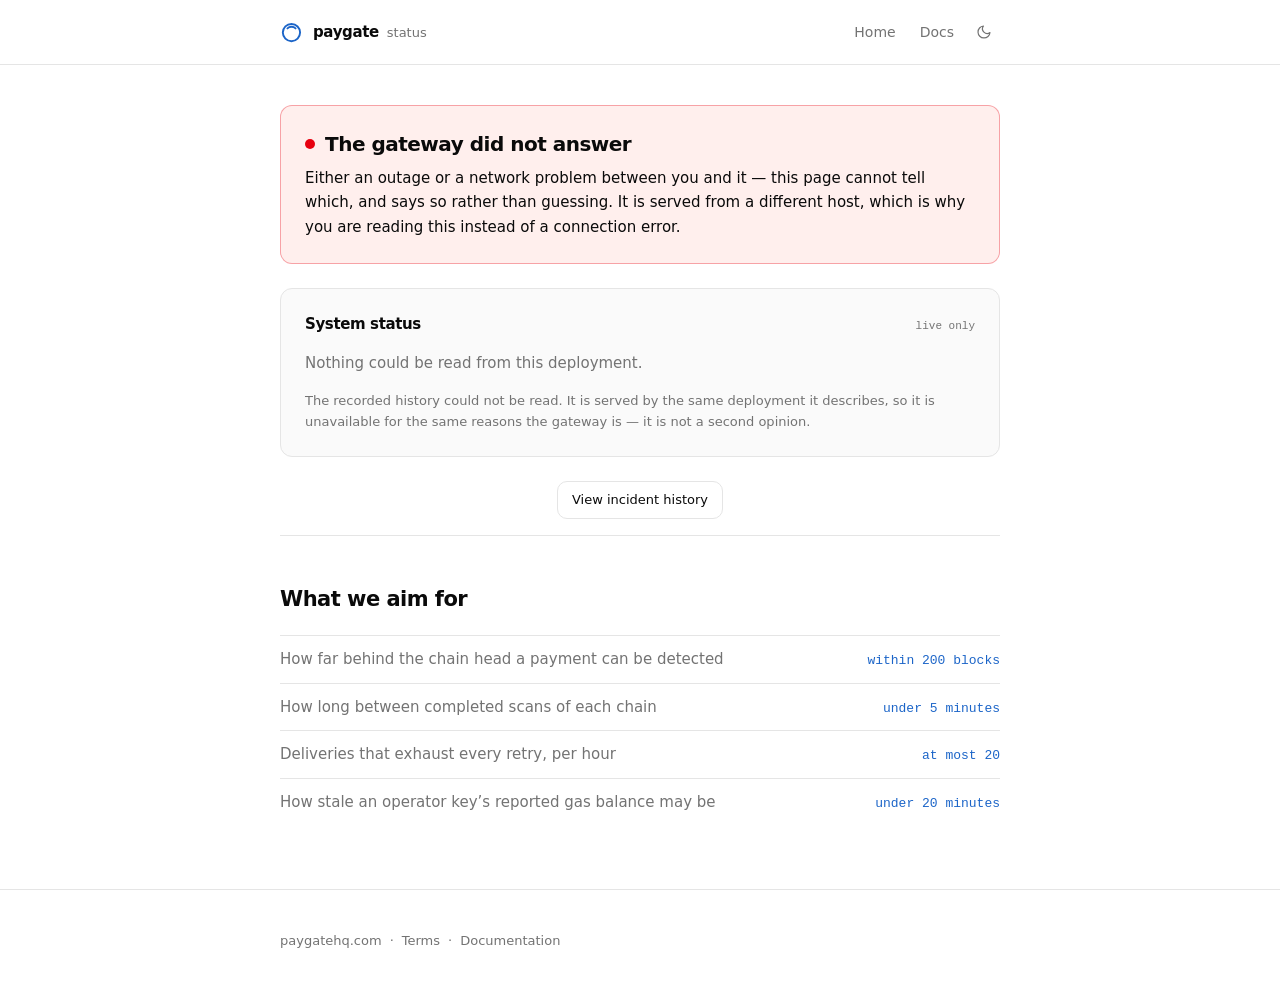
==== commit a0c430fe: "Deploy b17af85 Built from the paygate monorepo. This repo holds output only; do not edit it here." ====
--- a/index.html
+++ b/index.html
@@ -10,8 +10,8 @@
     <link rel="manifest" href="/site.webmanifest" />
     <meta name="theme-color" content="#2f5ee8" />
 
-    <title>Status — what the gateway is doing right now | paygate</title>
-    <meta name="description" content="Live health for the paygate USDT gateway: payment detection per chain, webhook delivery and settlement keys, with the objectives each one is measured against." />
+    <title>Status and uptime history | paygate</title>
+    <meta name="description" content="Live health and 90 days of recorded uptime for the paygate USDT gateway: payment detection per chain, webhook delivery and settlement keys, the objectives each is measured against, and every published incident." />
     <link rel="canonical" href="https://status.paygatehq.com/" />
     <!-- max-snippet:-1 lets a search engine quote a whole answer rather than truncating it
          at 160 characters, which is the difference between appearing in an AI overview and
@@ -21,8 +21,8 @@
     <meta property="og:type" content="website" />
     <meta property="og:site_name" content="paygate" />
     <meta property="og:url" content="https://status.paygatehq.com/" />
-    <meta property="og:title" content="Status — what the gateway is doing right now | paygate" />
-    <meta property="og:description" content="Live health for the paygate USDT gateway: payment detection per chain, webhook delivery and settlement keys, with the objectives each one is measured against." />
+    <meta property="og:title" content="Status and uptime history | paygate" />
+    <meta property="og:description" content="Live health and 90 days of recorded uptime for the paygate USDT gateway: payment detection per chain, webhook delivery and settlement keys, the objectives each is measured against, and every published incident." />
     <meta property="og:locale" content="en_US" />
     <meta property="og:image" content="https://paygatehq.com/og.png" />
     <meta property="og:image:width" content="1200" />
@@ -33,8 +33,8 @@
          product had no card asset, because a large card with nothing in it looks worse
          than a small one. See scripts/og-template.html. -->
     <meta name="twitter:card" content="summary_large_image" />
-    <meta name="twitter:title" content="Status — what the gateway is doing right now | paygate" />
-    <meta name="twitter:description" content="Live health for the paygate USDT gateway: payment detection per chain, webhook delivery and settlement keys, with the objectives each one is measured against." />
+    <meta name="twitter:title" content="Status and uptime history | paygate" />
+    <meta name="twitter:description" content="Live health and 90 days of recorded uptime for the paygate USDT gateway: payment detection per chain, webhook delivery and settlement keys, the objectives each is measured against, and every published incident." />
 
     <script>
       // ═══ THE THEME IS APPLIED BEFORE THE FIRST PAINT, ON PURPOSE ═══
@@ -55,11 +55,11 @@
         // A browser with storage disabled still gets the system preference below.
       }
     </script>
-    <script type="module" crossorigin src="/assets/home-CYw66f_Y.js"></script>
-    <link rel="modulepreload" crossorigin href="/assets/chrome-DbKguQmG.js">
-    <link rel="stylesheet" crossorigin href="/assets/chrome-NzPMFDv_.css">
+    <script type="module" crossorigin src="/assets/home-BKlWsEPQ.js"></script>
+    <link rel="modulepreload" crossorigin href="/assets/chrome-DZ8nEY5g.js">
+    <link rel="stylesheet" crossorigin href="/assets/chrome-CXYupmm3.css">
   </head>
   <body>
-    <div id="root"><div class="min-h-svh"><header class="border-border bg-background/80 sticky top-0 z-20 border-b backdrop-blur"><div class="mx-auto flex h-16 max-w-3xl items-center px-4 sm:px-6"><a href="https://paygatehq.com" class="flex items-center" aria-label="paygate"><span class="flex items-center gap-2.5 "><svg viewBox="0 0 32 32" class="h-[23px] w-[23px] shrink-0 text-[var(--pg-brand)]" fill="none" stroke="currentColor" stroke-width="2.67" stroke-linecap="round" stroke-linejoin="round" role="presentation" aria-hidden="true"><path d="M7.515 7.515a12 12 0 1 0 16.97 16.97a12 12 0 0 0 -16.97 -16.97"></path><path d="M21.657 10.343a8 8 0 0 0 -11.315 0"></path></svg><span class="flex items-baseline gap-2"><span class="text-[15px] font-semibold tracking-tight">paygate</span><span class="text-muted-foreground hidden text-[13px] sm:inline">status</span></span></span></a><nav class="ml-auto flex items-center gap-1" aria-label="Main"><a href="https://paygatehq.com" class="text-muted-foreground hover:text-foreground hover:bg-muted rounded-md px-2.5 py-1.5 text-[14px] transition-colors">Home</a><a href="https://developer.paygatehq.com/docs" class="text-muted-foreground hover:text-foreground hover:bg-muted rounded-md px-2.5 py-1.5 text-[14px] transition-colors">Docs</a><button type="button" class="text-muted-foreground hover:text-foreground hover:bg-muted flex h-8 w-8 items-center justify-center rounded-md transition-colors" aria-label="Switch theme"><span class="block h-4 w-4"></span></button></nav></div></header><main class="mx-auto max-w-3xl px-4 sm:px-6"><header class="py-16 sm:py-20"><p class="text-accent mb-2 font-mono text-xs tracking-wider uppercase">Status</p><h1 class="text-4xl font-semibold tracking-tight sm:text-5xl">What the gateway is doing right now</h1><p class="text-muted-foreground mt-5 text-lg leading-relaxed">Read live from the deployment itself, on every load. These are the same readings that page an operator — the number that turns a row amber here is the number that wakes somebody up.</p></header><section aria-live="polite" class="border-border bg-card rounded-xl border p-6 sm:p-7"><h2 class="flex items-center gap-2.5 text-xl font-semibold tracking-tight"><span role="img" aria-label="unknown" title="unknown" class="inline-block h-2.5 w-2.5 shrink-0 rounded-full " style="background:var(--muted-foreground)"></span>Checking…</h2><div class="mt-5"><p class="text-muted-foreground text-[15px]">Reading the deployment now.</p></div></section><section id="objectives" class="border-border border-t py-16 sm:py-20 "><h2 class="max-w-3xl text-[26px] font-semibold tracking-tight sm:text-[32px] sm:leading-[1.15]">What we measure, and what we aim for</h2><p class="text-muted-foreground mt-4 max-w-2xl text-[17px] leading-relaxed">Each target is the threshold the gateway&#x27;s own checks apply. A target no check enforces is marketing; a threshold no page states is a secret.</p><div class="mt-9"><dl class="border-border divide-border divide-y border-t"><div class="py-5 sm:grid sm:grid-cols-[1fr_auto] sm:gap-6"><dt class="font-medium">How far behind the chain head a payment can be detected</dt><dd class="text-accent mt-1 font-mono text-sm whitespace-nowrap sm:col-start-2 sm:row-start-1 sm:mt-0 sm:pt-0.5 sm:text-right">within 200 blocks</dd><dd class="text-muted-foreground mt-1.5 text-[15px] leading-relaxed sm:col-start-1 sm:row-start-2">Past this, your customer has paid and the payment still reads as unpaid. It is the only failure on this page that a customer sees before you do.</dd></div><div class="py-5 sm:grid sm:grid-cols-[1fr_auto] sm:gap-6"><dt class="font-medium">How long between completed scans of each chain</dt><dd class="text-accent mt-1 font-mono text-sm whitespace-nowrap sm:col-start-2 sm:row-start-1 sm:mt-0 sm:pt-0.5 sm:text-right">under 5 minutes</dd><dd class="text-muted-foreground mt-1.5 text-[15px] leading-relaxed sm:col-start-1 sm:row-start-2">A chain nobody is scanning looks exactly like a chain with no payments on it — nothing errors, nothing 500s, and money quietly stops being seen.</dd></div><div class="py-5 sm:grid sm:grid-cols-[1fr_auto] sm:gap-6"><dt class="font-medium">Deliveries that exhaust every retry, per hour</dt><dd class="text-accent mt-1 font-mono text-sm whitespace-nowrap sm:col-start-2 sm:row-start-1 sm:mt-0 sm:pt-0.5 sm:text-right">at most 20</dd><dd class="text-muted-foreground mt-1.5 text-[15px] leading-relaxed sm:col-start-1 sm:row-start-2">A delivery is retried 18 times over just under two days before it is declared dead. Deaths above this rate mean endpoints are being given up on, not merely retried.</dd></div><div class="py-5 sm:grid sm:grid-cols-[1fr_auto] sm:gap-6"><dt class="font-medium">How stale an operator key’s reported gas balance may be</dt><dd class="text-accent mt-1 font-mono text-sm whitespace-nowrap sm:col-start-2 sm:row-start-1 sm:mt-0 sm:pt-0.5 sm:text-right">under 20 minutes</dd><dd class="text-muted-foreground mt-1.5 text-[15px] leading-relaxed sm:col-start-1 sm:row-start-2">The keys that sign payouts, refunds and subscription charges pay their own gas. A key that stops reporting is read as unreadable rather than as healthy.</dd></div></dl></div></section><section id="states" class="border-border border-t py-16 sm:py-20 "><h2 class="max-w-3xl text-[26px] font-semibold tracking-tight sm:text-[32px] sm:leading-[1.15]">What each state means</h2><p class="text-muted-foreground mt-4 max-w-2xl text-[17px] leading-relaxed">Four, not three. The fourth is the one a status page is tempted to leave out.</p><div class="mt-9"><dl class="space-y-5"><div class="flex gap-3"><span role="img" aria-label="operational" title="operational" class="inline-block h-2.5 w-2.5 shrink-0 rounded-full mt-[7px]" style="background:var(--ok)"></span><div><dt class="font-medium">Operational</dt><dd class="text-muted-foreground mt-1 text-[15px] leading-relaxed">The check ran and found nothing wrong.</dd></div></div><div class="flex gap-3"><span role="img" aria-label="degraded" title="degraded" class="inline-block h-2.5 w-2.5 shrink-0 rounded-full mt-[7px]" style="background:var(--warn)"></span><div><dt class="font-medium">Degraded</dt><dd class="text-muted-foreground mt-1 text-[15px] leading-relaxed">Working, but outside the objective above. Money is late rather than lost.</dd></div></div><div class="flex gap-3"><span role="img" aria-label="down" title="down" class="inline-block h-2.5 w-2.5 shrink-0 rounded-full mt-[7px]" style="background:var(--danger)"></span><div><dt class="font-medium">Down</dt><dd class="text-muted-foreground mt-1 text-[15px] leading-relaxed">Not doing its job at all.</dd></div></div><div class="flex gap-3"><span role="img" aria-label="unknown" title="unknown" class="inline-block h-2.5 w-2.5 shrink-0 rounded-full mt-[7px]" style="background:var(--muted-foreground)"></span><div><dt class="font-medium">Unknown</dt><dd class="text-muted-foreground mt-1 text-[15px] leading-relaxed">The check could not be performed. It is shown rather than hidden, and it never counts as healthy — a green tick drawn from a query that failed is a false one.</dd></div></div></dl></div></section><section id="promise" class="border-border border-t py-16 sm:py-20 "><h2 class="max-w-3xl text-[26px] font-semibold tracking-tight sm:text-[32px] sm:leading-[1.15]">What this page is not</h2><p class="text-muted-foreground mt-4 max-w-2xl text-[17px] leading-relaxed">It is a measurement, not an undertaking. The difference is the part worth reading twice.</p><div class="mt-9"><aside class="overflow-hidden rounded-lg border" style="border-color:color-mix(in oklab, var(--accent) 32%, transparent);background:color-mix(in oklab, var(--accent) 7%, var(--background))"><p class="flex items-center gap-1.5 px-4 pt-3 text-[11px] font-semibold tracking-wider uppercase" style="color:var(--accent)"><svg viewBox="0 0 24 24" fill="none" stroke="currentColor" stroke-width="1.8" stroke-linecap="round" stroke-linejoin="round" class="h-3.5 w-3.5 shrink-0" aria-hidden="true"><circle cx="12" cy="12" r="9"></circle><path d="M12 7.5v5M12 16.2h.01"></path></svg>These are objectives</p><div class="text-foreground px-4 pb-3.5 text-[15px] leading-relaxed pt-1.5"><p>The numbers above are<!-- --> <strong>objectives</strong> — what the software is built to do and what it is measured against. They are not a service level agreement, and under the standard terms<!-- --> <strong>nothing is owed to you when one is missed</strong>.<!-- --> <a href="https://paygatehq.com/terms" class="text-accent underline underline-offset-2">The terms</a> <!-- -->say the same thing, and they are the version that governs.</p><p class="mt-3">Two of these objectives are also not entirely ours to keep. Payment detection depends on a public blockchain and on the RPC provider in front of it — when that provider degrades, this degrades, and no promise made here can outrun the one underneath it.</p></div></aside></div></section><section id="integrate" class="border-border border-t py-16 sm:py-20 pb-20"><h2 class="max-w-3xl text-[26px] font-semibold tracking-tight sm:text-[32px] sm:leading-[1.15]">Reading this from your own systems</h2><p class="text-muted-foreground mt-4 max-w-2xl text-[17px] leading-relaxed">The page is a rendering of one public endpoint. Point anything you like at it.</p><div class="mt-9"><p class="text-muted-foreground text-[15px] leading-relaxed"><code class="bg-muted rounded px-1.5 py-0.5 font-mono text-[13px]">GET <!-- -->https://app.paygatehq.com/v1/status</code> <!-- -->needs no API key and is readable from any origin. It always answers<!-- --> <code class="bg-muted rounded px-1.5 py-0.5 font-mono text-[13px]">200</code>, even when everything is down — the state is in the body, because a 503 would make every cache between here and you treat the status document itself as unavailable. It is described in<!-- --> <a href="https://developer.paygatehq.com/docs/api" class="text-accent underline underline-offset-2">the API reference</a>.</p></div></section></main><footer class="border-border mt-4 border-t py-10"><div class="text-muted-foreground mx-auto max-w-3xl px-4 text-[13px] leading-relaxed sm:px-6"><p>This page is served from a different host to the gateway it reports on, so it stays up when the gateway does not. That is the only reason it exists at this address.</p><p class="mt-3"><a href="https://paygatehq.com" class="hover:text-foreground transition-colors">paygatehq.com</a><span class="px-2">·</span><a href="https://paygatehq.com/terms" class="hover:text-foreground transition-colors">Terms</a><span class="px-2">·</span><a href="https://developer.paygatehq.com/docs" class="hover:text-foreground transition-colors">Documentation</a></p></div></footer></div></div>
+    <div id="root"><div class="min-h-svh"><header class="border-border bg-background/80 sticky top-0 z-20 border-b backdrop-blur"><div class="mx-auto flex h-16 max-w-3xl items-center px-4 sm:px-6"><a href="https://paygatehq.com" class="flex items-center" aria-label="paygate"><span class="flex items-center gap-2.5 "><svg viewBox="0 0 32 32" class="h-[23px] w-[23px] shrink-0 text-[var(--pg-brand)]" fill="none" stroke="currentColor" stroke-width="2.67" stroke-linecap="round" stroke-linejoin="round" role="presentation" aria-hidden="true"><path d="M7.515 7.515a12 12 0 1 0 16.97 16.97a12 12 0 0 0 -16.97 -16.97"></path><path d="M21.657 10.343a8 8 0 0 0 -11.315 0"></path></svg><span class="flex items-baseline gap-2"><span class="text-[15px] font-semibold tracking-tight">paygate</span><span class="text-muted-foreground hidden text-[13px] sm:inline">status</span></span></span></a><nav class="ml-auto flex items-center gap-1" aria-label="Main"><a href="https://paygatehq.com" class="text-muted-foreground hover:text-foreground hover:bg-muted rounded-md px-2.5 py-1.5 text-[14px] transition-colors">Home</a><a href="https://developer.paygatehq.com/docs" class="text-muted-foreground hover:text-foreground hover:bg-muted rounded-md px-2.5 py-1.5 text-[14px] transition-colors">Docs</a><button type="button" class="text-muted-foreground hover:text-foreground hover:bg-muted flex h-8 w-8 items-center justify-center rounded-md transition-colors" aria-label="Switch theme"><span class="block h-4 w-4"></span></button></nav></div></header><main class="mx-auto max-w-3xl px-4 pt-8 sm:px-6 sm:pt-10"><h1 class="sr-only">paygate status</h1><section class="pb-4"><div class="border-border bg-card flex items-center gap-3 rounded-xl border p-5 sm:p-6"><span role="img" aria-label="unknown" title="unknown" class="inline-block h-2.5 w-2.5 shrink-0 rounded-full " style="background:var(--muted-foreground)"></span><p class="text-lg font-semibold tracking-tight">Checking…</p></div><p class="mt-6 text-center"><a href="/history" class="border-border hover:bg-muted inline-flex items-center rounded-lg border px-3.5 py-2 text-[13px] font-medium transition-colors">View incident history</a></p></section><section id="objectives" class="border-border border-t py-10 sm:py-12 "><h2 class="text-[19px] font-semibold tracking-tight sm:text-[21px]">What we aim for</h2><div class="mt-5"><dl class="border-border divide-border divide-y border-t text-[15px]"><div class="flex items-baseline justify-between gap-6 py-3"><dt class="text-muted-foreground">How far behind the chain head a payment can be detected</dt><dd class="text-accent shrink-0 font-mono text-[13px] whitespace-nowrap">within 200 blocks</dd></div><div class="flex items-baseline justify-between gap-6 py-3"><dt class="text-muted-foreground">How long between completed scans of each chain</dt><dd class="text-accent shrink-0 font-mono text-[13px] whitespace-nowrap">under 5 minutes</dd></div><div class="flex items-baseline justify-between gap-6 py-3"><dt class="text-muted-foreground">Deliveries that exhaust every retry, per hour</dt><dd class="text-accent shrink-0 font-mono text-[13px] whitespace-nowrap">at most 20</dd></div><div class="flex items-baseline justify-between gap-6 py-3"><dt class="text-muted-foreground">How stale an operator key’s reported gas balance may be</dt><dd class="text-accent shrink-0 font-mono text-[13px] whitespace-nowrap">under 20 minutes</dd></div></dl></div></section></main><footer class="border-border mt-4 border-t py-10"><div class="text-muted-foreground mx-auto max-w-3xl px-4 text-[13px] leading-relaxed sm:px-6"><p><a href="https://paygatehq.com" class="hover:text-foreground transition-colors">paygatehq.com</a><span class="px-2">·</span><a href="https://paygatehq.com/terms" class="hover:text-foreground transition-colors">Terms</a><span class="px-2">·</span><a href="https://developer.paygatehq.com/docs" class="hover:text-foreground transition-colors">Documentation</a></p></div></footer></div></div>
   </body>
 </html>
--- a/assets/chrome-CXYupmm3.css
+++ b/assets/chrome-CXYupmm3.css
@@ -0,0 +1 @@
+/*! tailwindcss v4.3.3 | MIT License | https://tailwindcss.com */@layer properties{@supports (((-webkit-hyphens:none)) and (not (margin-trim:inline))) or ((-moz-orient:inline) and (not (color:rgb(from red r g b)))){*,:before,:after,::backdrop{--tw-rotate-x:initial;--tw-rotate-y:initial;--tw-rotate-z:initial;--tw-skew-x:initial;--tw-skew-y:initial;--tw-space-y-reverse:0;--tw-divide-y-reverse:0;--tw-border-style:solid;--tw-leading:initial;--tw-font-weight:initial;--tw-tracking:initial;--tw-shadow:0 0 #0000;--tw-shadow-color:initial;--tw-shadow-alpha:100%;--tw-inset-shadow:0 0 #0000;--tw-inset-shadow-color:initial;--tw-inset-shadow-alpha:100%;--tw-ring-color:initial;--tw-ring-shadow:0 0 #0000;--tw-inset-ring-color:initial;--tw-inset-ring-shadow:0 0 #0000;--tw-ring-inset:initial;--tw-ring-offset-width:0px;--tw-ring-offset-color:#fff;--tw-ring-offset-shadow:0 0 #0000;--tw-outline-style:solid;--tw-backdrop-blur:initial;--tw-backdrop-brightness:initial;--tw-backdrop-contrast:initial;--tw-backdrop-grayscale:initial;--tw-backdrop-hue-rotate:initial;--tw-backdrop-invert:initial;--tw-backdrop-opacity:initial;--tw-backdrop-saturate:initial;--tw-backdrop-sepia:initial}}}@layer theme{:root,:host{--spacing:.25rem;--container-2xl:42rem;--container-3xl:48rem;--text-xs:.75rem;--text-xs--line-height:calc(1 / .75);--text-lg:1.125rem;--text-lg--line-height:calc(1.75 / 1.125);--text-xl:1.25rem;--text-xl--line-height:calc(1.75 / 1.25);--text-2xl:1.5rem;--text-2xl--line-height:calc(2 / 1.5);--text-4xl:2.25rem;--text-4xl--line-height:calc(2.5 / 2.25);--text-5xl:3rem;--text-5xl--line-height:1;--font-weight-normal:400;--font-weight-medium:500;--font-weight-semibold:600;--tracking-tight:-.025em;--tracking-wider:.05em;--leading-relaxed:1.625;--radius-xl:.75rem;--shadow-lg:var(--pg-shadow-lg);--animate-pulse:pulse 2s cubic-bezier(.4, 0, .6, 1) infinite;--default-transition-duration:.15s;--default-transition-timing-function:cubic-bezier(.4, 0, .2, 1);--default-font-family:var(--pg-font-sans);--default-mono-font-family:var(--pg-font-mono)}}@layer base{*,:after,:before,::backdrop{box-sizing:border-box;border:0 solid;margin:0;padding:0}::file-selector-button{box-sizing:border-box;border:0 solid;margin:0;padding:0}html,:host{-webkit-text-size-adjust:100%;-moz-tab-size:4;tab-size:4;line-height:1.5;font-family:var(--default-font-family,-apple-system, BlinkMacSystemFont, "Segoe UI", Roboto, "Helvetica Neue", "Noto Sans", Arial, sans-serif, "Apple Color Emoji", "Segoe UI Emoji", "Segoe UI Symbol", "Noto Color Emoji");font-feature-settings:var(--default-font-feature-settings,normal);font-variation-settings:var(--default-font-variation-settings,normal);-webkit-tap-highlight-color:transparent}hr{height:0;color:inherit;border-top-width:1px}abbr:where([title]){-webkit-text-decoration:underline dotted;text-decoration:underline dotted}h1,h2,h3,h4,h5,h6{font-size:inherit;font-weight:inherit}a{color:inherit;-webkit-text-decoration:inherit;text-decoration:inherit}b,strong{font-weight:bolder}code,kbd,samp,pre{font-family:var(--default-mono-font-family,ui-monospace, SFMono-Regular, Menlo, Monaco, Consolas, "Liberation Mono", "Courier New", monospace);font-feature-settings:var(--default-mono-font-feature-settings,normal);font-variation-settings:var(--default-mono-font-variation-settings,normal);font-size:1em}small{font-size:80%}sub,sup{vertical-align:baseline;font-size:75%;line-height:0;position:relative}sub{bottom:-.25em}sup{top:-.5em}table{text-indent:0;border-color:inherit;border-collapse:collapse}:-moz-focusring:where(:not(iframe)){outline:auto}progress{vertical-align:baseline}summary{display:list-item}ol,ul,menu{list-style:none}img,svg,video,canvas,audio,iframe,embed,object{vertical-align:middle;display:block}img,video{max-width:100%;height:auto}button,input,select,optgroup,textarea{font:inherit;font-feature-settings:inherit;font-variation-settings:inherit;letter-spacing:inherit;color:inherit;opacity:1;background-color:#0000;border-radius:0}::file-selector-button{font:inherit;font-feature-settings:inherit;font-variation-settings:inherit;letter-spacing:inherit;color:inherit;opacity:1;background-color:#0000;border-radius:0}:where(select:is([multiple],[size])) optgroup{font-weight:bolder}:where(select:is([multiple],[size])) optgroup option{padding-inline-start:20px}::file-selector-button{margin-inline-end:4px}::placeholder{opacity:1}@supports (not ((-webkit-appearance:-apple-pay-button))) or (contain-intrinsic-size:1px){::placeholder{color:currentColor}@supports (color:color-mix(in lab,red,red)){::placeholder{color:color-mix(in oklab,currentcolor 50%,transparent)}}}textarea{resize:vertical}::-webkit-search-decoration{-webkit-appearance:none}::-webkit-date-and-time-value{min-height:1lh;text-align:inherit}::-webkit-datetime-edit{display:inline-flex}::-webkit-datetime-edit-fields-wrapper{padding:0}::-webkit-datetime-edit{padding-block:0}::-webkit-datetime-edit-year-field{padding-block:0}::-webkit-datetime-edit-month-field{padding-block:0}::-webkit-datetime-edit-day-field{padding-block:0}::-webkit-datetime-edit-hour-field{padding-block:0}::-webkit-datetime-edit-minute-field{padding-block:0}::-webkit-datetime-edit-second-field{padding-block:0}::-webkit-datetime-edit-millisecond-field{padding-block:0}::-webkit-datetime-edit-meridiem-field{padding-block:0}::-webkit-calendar-picker-indicator{line-height:1}:-moz-ui-invalid{box-shadow:none}button,input:where([type=button],[type=reset],[type=submit]){-webkit-appearance:button;-moz-appearance:button;appearance:button}::file-selector-button{-webkit-appearance:button;-moz-appearance:button;appearance:button}::-webkit-inner-spin-button{height:auto}::-webkit-outer-spin-button{height:auto}[hidden]:where(:not([hidden=until-found])){display:none!important}}@layer components;@layer utilities{.invisible{visibility:hidden}.visible{visibility:visible}.sr-only{clip-path:inset(50%);white-space:nowrap;border-width:0;width:1px;height:1px;margin:-1px;padding:0;position:absolute;overflow:hidden}.absolute{position:absolute}.fixed{position:fixed}.relative{position:relative}.static{position:static}.sticky{position:sticky}.top-0{top:0}.z-20{z-index:20}.mx-auto{margin-inline:auto}.mt-1{margin-top:var(--spacing)}.mt-2{margin-top:calc(var(--spacing) * 2)}.mt-2\.5{margin-top:calc(var(--spacing) * 2.5)}.mt-3{margin-top:calc(var(--spacing) * 3)}.mt-4{margin-top:calc(var(--spacing) * 4)}.mt-5{margin-top:calc(var(--spacing) * 5)}.mt-6{margin-top:calc(var(--spacing) * 6)}.mt-8{margin-top:calc(var(--spacing) * 8)}.mb-2{margin-bottom:calc(var(--spacing) * 2)}.ml-2{margin-left:calc(var(--spacing) * 2)}.ml-auto{margin-left:auto}.block{display:block}.flex{display:flex}.grid{display:grid}.hidden{display:none}.inline{display:inline}.inline-block{display:inline-block}.inline-flex{display:inline-flex}.h-2\.5{height:calc(var(--spacing) * 2.5)}.h-3\.5{height:calc(var(--spacing) * 3.5)}.h-4{height:calc(var(--spacing) * 4)}.h-5{height:calc(var(--spacing) * 5)}.h-6{height:calc(var(--spacing) * 6)}.h-7{height:calc(var(--spacing) * 7)}.h-8{height:calc(var(--spacing) * 8)}.h-12{height:calc(var(--spacing) * 12)}.h-16{height:calc(var(--spacing) * 16)}.h-24{height:calc(var(--spacing) * 24)}.h-\[23px\]{height:23px}.min-h-svh{min-height:100svh}.w-2\.5{width:calc(var(--spacing) * 2.5)}.w-3\.5{width:calc(var(--spacing) * 3.5)}.w-4{width:calc(var(--spacing) * 4)}.w-5{width:calc(var(--spacing) * 5)}.w-6{width:calc(var(--spacing) * 6)}.w-8{width:calc(var(--spacing) * 8)}.w-14{width:calc(var(--spacing) * 14)}.w-\[23px\]{width:23px}.w-full{width:100%}.max-w-2xl{max-width:var(--container-2xl)}.max-w-3xl{max-width:var(--container-3xl)}.min-w-0{min-width:0}.min-w-\[2px\]{min-width:2px}.flex-1{flex:1}.shrink-0{flex-shrink:0}.transform{transform:var(--tw-rotate-x,) var(--tw-rotate-y,) var(--tw-rotate-z,) var(--tw-skew-x,) var(--tw-skew-y,)}.animate-pulse{animation:var(--animate-pulse)}.cursor-pointer{cursor:pointer}.flex-wrap{flex-wrap:wrap}.items-baseline{align-items:baseline}.items-center{align-items:center}.items-stretch{align-items:stretch}.justify-between{justify-content:space-between}.justify-center{justify-content:center}.gap-1{gap:var(--spacing)}.gap-1\.5{gap:calc(var(--spacing) * 1.5)}.gap-2{gap:calc(var(--spacing) * 2)}.gap-2\.5{gap:calc(var(--spacing) * 2.5)}.gap-3{gap:calc(var(--spacing) * 3)}.gap-4{gap:calc(var(--spacing) * 4)}.gap-5{gap:calc(var(--spacing) * 5)}.gap-6{gap:calc(var(--spacing) * 6)}.gap-px{gap:1px}:where(.space-y-3>:not(:last-child)){--tw-space-y-reverse:0;margin-block-start:calc(calc(var(--spacing) * 3) * var(--tw-space-y-reverse));margin-block-end:calc(calc(var(--spacing) * 3) * calc(1 - var(--tw-space-y-reverse)))}:where(.space-y-5>:not(:last-child)){--tw-space-y-reverse:0;margin-block-start:calc(calc(var(--spacing) * 5) * var(--tw-space-y-reverse));margin-block-end:calc(calc(var(--spacing) * 5) * calc(1 - var(--tw-space-y-reverse)))}:where(.space-y-10>:not(:last-child)){--tw-space-y-reverse:0;margin-block-start:calc(calc(var(--spacing) * 10) * var(--tw-space-y-reverse));margin-block-end:calc(calc(var(--spacing) * 10) * calc(1 - var(--tw-space-y-reverse)))}.gap-x-3{column-gap:calc(var(--spacing) * 3)}.gap-x-4{column-gap:calc(var(--spacing) * 4)}.gap-y-1\.5{row-gap:calc(var(--spacing) * 1.5)}.gap-y-2{row-gap:calc(var(--spacing) * 2)}:where(.divide-y>:not(:last-child)){--tw-divide-y-reverse:0;border-bottom-style:var(--tw-border-style);border-top-style:var(--tw-border-style);border-top-width:calc(1px * var(--tw-divide-y-reverse));border-bottom-width:calc(1px * calc(1 - var(--tw-divide-y-reverse)))}:where(.divide-border>:not(:last-child)){border-color:var(--border)}.overflow-hidden{overflow:hidden}.rounded-\[1px\]{border-radius:1px}.rounded-\[2px\]{border-radius:2px}.rounded-full{border-radius:3.40282e38px}.rounded-lg{border-radius:var(--radius)}.rounded-md{border-radius:calc(var(--radius) - 2px)}.rounded-xl{border-radius:var(--radius-xl)}.border{border-style:var(--tw-border-style);border-width:1px}.border-t{border-top-style:var(--tw-border-style);border-top-width:1px}.border-b{border-bottom-style:var(--tw-border-style);border-bottom-width:1px}.border-l{border-left-style:var(--tw-border-style);border-left-width:1px}.border-l-2{border-left-style:var(--tw-border-style);border-left-width:2px}.border-border{border-color:var(--border)}.bg-background\/80{background-color:var(--background)}@supports (color:color-mix(in lab,red,red)){.bg-background\/80{background-color:color-mix(in oklab,var(--background) 80%,transparent)}}.bg-card{background-color:var(--card)}.p-5{padding:calc(var(--spacing) * 5)}.px-2{padding-inline:calc(var(--spacing) * 2)}.px-2\.5{padding-inline:calc(var(--spacing) * 2.5)}.px-3\.5{padding-inline:calc(var(--spacing) * 3.5)}.px-4{padding-inline:calc(var(--spacing) * 4)}.px-6{padding-inline:calc(var(--spacing) * 6)}.py-1\.5{padding-block:calc(var(--spacing) * 1.5)}.py-2{padding-block:calc(var(--spacing) * 2)}.py-3{padding-block:calc(var(--spacing) * 3)}.py-4{padding-block:calc(var(--spacing) * 4)}.py-5{padding-block:calc(var(--spacing) * 5)}.py-10{padding-block:calc(var(--spacing) * 10)}.py-20{padding-block:calc(var(--spacing) * 20)}.pt-0\.5{padding-top:calc(var(--spacing) * .5)}.pt-1\.5{padding-top:calc(var(--spacing) * 1.5)}.pt-3{padding-top:calc(var(--spacing) * 3)}.pt-3\.5{padding-top:calc(var(--spacing) * 3.5)}.pt-8{padding-top:calc(var(--spacing) * 8)}.pt-10{padding-top:calc(var(--spacing) * 10)}.pb-3\.5{padding-bottom:calc(var(--spacing) * 3.5)}.pb-4{padding-bottom:calc(var(--spacing) * 4)}.pb-6{padding-bottom:calc(var(--spacing) * 6)}.pl-4{padding-left:calc(var(--spacing) * 4)}.text-center{text-align:center}.font-mono{font-family:var(--pg-font-mono)}.text-2xl{font-size:var(--text-2xl);line-height:var(--tw-leading,var(--text-2xl--line-height))}.text-4xl{font-size:var(--text-4xl);line-height:var(--tw-leading,var(--text-4xl--line-height))}.text-lg{font-size:var(--text-lg);line-height:var(--tw-leading,var(--text-lg--line-height))}.text-xs{font-size:var(--text-xs);line-height:var(--tw-leading,var(--text-xs--line-height))}.text-\[11px\]{font-size:11px}.text-\[12px\]{font-size:12px}.text-\[13\.5px\]{font-size:13.5px}.text-\[13px\]{font-size:13px}.text-\[14px\]{font-size:14px}.text-\[15px\]{font-size:15px}.text-\[17px\]{font-size:17px}.text-\[19px\]{font-size:19px}.leading-relaxed{--tw-leading:var(--leading-relaxed);line-height:var(--leading-relaxed)}.font-medium{--tw-font-weight:var(--font-weight-medium);font-weight:var(--font-weight-medium)}.font-normal{--tw-font-weight:var(--font-weight-normal);font-weight:var(--font-weight-normal)}.font-semibold{--tw-font-weight:var(--font-weight-semibold);font-weight:var(--font-weight-semibold)}.tracking-tight{--tw-tracking:var(--tracking-tight);letter-spacing:var(--tracking-tight)}.tracking-wider{--tw-tracking:var(--tracking-wider);letter-spacing:var(--tracking-wider)}.whitespace-nowrap{white-space:nowrap}.whitespace-pre-line{white-space:pre-line}.text-\[var\(--pg-brand\)\]{color:var(--pg-brand)}.text-accent{color:var(--accent)}.text-foreground{color:var(--foreground)}.text-muted-foreground{color:var(--muted-foreground)}.uppercase{text-transform:uppercase}.underline{text-decoration-line:underline}.underline-offset-2{text-underline-offset:2px}.ring{--tw-ring-shadow:var(--tw-ring-inset,) 0 0 0 calc(1px + var(--tw-ring-offset-width)) var(--tw-ring-color,currentcolor);box-shadow:var(--tw-inset-shadow),var(--tw-inset-ring-shadow),var(--tw-ring-offset-shadow),var(--tw-ring-shadow),var(--tw-shadow)}.outline{outline-style:var(--tw-outline-style);outline-width:1px}.backdrop-blur{--tw-backdrop-blur:blur(8px);-webkit-backdrop-filter:var(--tw-backdrop-blur,) var(--tw-backdrop-brightness,) var(--tw-backdrop-contrast,) var(--tw-backdrop-grayscale,) var(--tw-backdrop-hue-rotate,) var(--tw-backdrop-invert,) var(--tw-backdrop-opacity,) var(--tw-backdrop-saturate,) var(--tw-backdrop-sepia,);backdrop-filter:var(--tw-backdrop-blur,) var(--tw-backdrop-brightness,) var(--tw-backdrop-contrast,) var(--tw-backdrop-grayscale,) var(--tw-backdrop-hue-rotate,) var(--tw-backdrop-invert,) var(--tw-backdrop-opacity,) var(--tw-backdrop-saturate,) var(--tw-backdrop-sepia,)}.transition-all{transition-property:all;transition-timing-function:var(--tw-ease,var(--default-transition-timing-function));transition-duration:var(--tw-duration,var(--default-transition-duration))}.transition-colors{transition-property:color,background-color,border-color,outline-color,text-decoration-color,fill,stroke,--tw-gradient-from,--tw-gradient-via,--tw-gradient-to;transition-timing-function:var(--tw-ease,var(--default-transition-timing-function));transition-duration:var(--tw-duration,var(--default-transition-duration))}.select-none{-webkit-user-select:none;user-select:none}.first\:pt-0:first-child{padding-top:0}.last\:pb-0:last-child{padding-bottom:0}@media(hover:hover){.hover\:border-accent\/60:hover{border-color:var(--accent)}@supports (color:color-mix(in lab,red,red)){.hover\:border-accent\/60:hover{border-color:color-mix(in oklab,var(--accent) 60%,transparent)}}.hover\:bg-muted:hover{background-color:var(--muted)}.hover\:text-foreground:hover{color:var(--foreground)}}@media(min-width:40rem){.sm\:inline{display:inline}.sm\:gap-6{gap:calc(var(--spacing) * 6)}.sm\:p-6{padding:calc(var(--spacing) * 6)}.sm\:px-6{padding-inline:calc(var(--spacing) * 6)}.sm\:py-12{padding-block:calc(var(--spacing) * 12)}.sm\:py-28{padding-block:calc(var(--spacing) * 28)}.sm\:pt-10{padding-top:calc(var(--spacing) * 10)}.sm\:text-5xl{font-size:var(--text-5xl);line-height:var(--tw-leading,var(--text-5xl--line-height))}.sm\:text-xl{font-size:var(--text-xl);line-height:var(--tw-leading,var(--text-xl--line-height))}.sm\:text-\[21px\]{font-size:21px}}}:root{--pg-brand:oklch(52% .17 258);--pg-brand-fg:oklch(99% 0 0);--pg-brand-soft:oklch(95% .03 258);--pg-ok:oklch(55% .15 152);--pg-warn:oklch(62% .16 75);--pg-danger:oklch(57.7% .245 27);--pg-info:oklch(55% .14 250);--pg-canvas:oklch(100% 0 0);--pg-raised:oklch(98.5% 0 0);--pg-sunken:oklch(97% 0 0);--pg-line:oklch(92.2% 0 0);--pg-dim:oklch(55.6% 0 0);--pg-fg:oklch(14.5% 0 0);--pg-code-bg:oklch(97% .004 258);--pg-code-fg:oklch(24% 0 0);--pg-shadow-sm:0 1px 2px oklch(52% .17 258/.06), 0 1px 1px oklch(0% 0 0/.03);--pg-shadow-md:0 4px 12px oklch(52% .17 258/.07), 0 1px 3px oklch(0% 0 0/.04);--pg-shadow-lg:0 12px 32px oklch(52% .17 258/.1), 0 4px 8px oklch(0% 0 0/.04);--pg-shadow-xl:0 24px 64px oklch(52% .17 258/.14), 0 8px 16px oklch(0% 0 0/.05);--pg-edge:transparent;--pg-glow-a:oklch(52% .17 258/.13);--pg-glow-b:oklch(55% .15 210/.1);--pg-glow-a-lit:oklch(52% .17 258/.15);--pg-glow-b-lit:oklch(55% .15 210/.12);--pg-grad-mid:oklch(58% .16 216);--pg-radius:.625rem;--pg-font-sans:ui-sans-serif, system-ui, -apple-system, BlinkMacSystemFont, "Segoe UI", Roboto, sans-serif;--pg-font-mono:ui-monospace, "SF Mono", "SFMono-Regular", Menlo, Consolas, "Liberation Mono", monospace;--pg-ease:cubic-bezier(.22, 1, .36, 1)}.dark,[data-theme=dark]{--pg-brand:oklch(72% .14 258);--pg-brand-fg:oklch(16% 0 0);--pg-brand-soft:oklch(30% .05 258);--pg-ok:oklch(72% .13 152);--pg-warn:oklch(80% .15 80);--pg-danger:oklch(70% .19 22);--pg-info:oklch(72% .13 250);--pg-canvas:oklch(14.5% 0 0);--pg-raised:oklch(20% 0 0);--pg-sunken:oklch(26.9% 0 0);--pg-line:oklch(100% 0 0/.12);--pg-dim:oklch(70.8% 0 0);--pg-fg:oklch(98.5% 0 0);--pg-code-bg:oklch(20% .006 258);--pg-code-fg:oklch(90% 0 0);--pg-shadow-sm:0 1px 2px oklch(0% 0 0/.4);--pg-shadow-md:0 4px 12px oklch(0% 0 0/.45);--pg-shadow-lg:0 12px 32px oklch(0% 0 0/.55);--pg-shadow-xl:0 24px 64px oklch(0% 0 0/.65);--pg-edge:oklch(100% 0 0/.08);--pg-glow-a:oklch(72% .14 258/.17);--pg-glow-b:oklch(70% .13 210/.12);--pg-glow-a-lit:oklch(72% .14 258/.19);--pg-glow-b-lit:oklch(70% .13 210/.14);--pg-grad-mid:oklch(80% .13 200)}@media(prefers-color-scheme:dark){:root.pg-auto-dark{--pg-brand:oklch(72% .14 258);--pg-brand-fg:oklch(16% 0 0);--pg-brand-soft:oklch(30% .05 258);--pg-ok:oklch(72% .13 152);--pg-warn:oklch(80% .15 80);--pg-danger:oklch(70% .19 22);--pg-info:oklch(72% .13 250);--pg-canvas:oklch(14.5% 0 0);--pg-raised:oklch(20% 0 0);--pg-sunken:oklch(26.9% 0 0);--pg-line:oklch(100% 0 0/.12);--pg-dim:oklch(70.8% 0 0);--pg-fg:oklch(98.5% 0 0);--pg-code-bg:oklch(20% .006 258);--pg-code-fg:oklch(90% 0 0);--pg-shadow-sm:0 1px 2px oklch(0% 0 0/.4);--pg-shadow-md:0 4px 12px oklch(0% 0 0/.45);--pg-shadow-lg:0 12px 32px oklch(0% 0 0/.55);--pg-shadow-xl:0 24px 64px oklch(0% 0 0/.65);--pg-edge:oklch(100% 0 0/.08);--pg-glow-a:oklch(72% .14 258/.17);--pg-glow-b:oklch(70% .13 210/.12);--pg-glow-a-lit:oklch(72% .14 258/.19);--pg-glow-b-lit:oklch(70% .13 210/.14);--pg-grad-mid:oklch(80% .13 200)}}::selection{background:var(--pg-brand-soft);color:var(--pg-fg)}.tnum{font-variant-numeric:tabular-nums}.scroll-x{max-width:100%;overflow-x:auto}.thin-scroll{scrollbar-width:thin;scrollbar-color:var(--pg-line) transparent}.thin-scroll::-webkit-scrollbar{width:8px;height:8px}.thin-scroll::-webkit-scrollbar-thumb{background:var(--pg-line);border-radius:999px}.thin-scroll::-webkit-scrollbar-track{background:0 0}.hero-glow{pointer-events:none;z-index:-1;background:radial-gradient(46% 46% at 22% 18%,var(--pg-glow-a) 0%,transparent 68%),radial-gradient(40% 44% at 78% 6%,var(--pg-glow-b) 0%,transparent 66%);height:46rem;position:absolute;inset:-20% 0 auto;overflow:hidden}@keyframes pg-aurora-a{0%,to{opacity:1;transform:translate(0)scale(1)}50%{opacity:.82;transform:translate(4%,2%)scale(1.12)}}@keyframes pg-aurora-b{0%,to{opacity:.85;transform:translate(0)scale(1.06)}50%{opacity:1;transform:translate(-5%,3%)scale(1)}}.hero-glow:before,.hero-glow:after{content:"";will-change:transform,opacity;position:absolute;top:0;right:0;bottom:0;left:0}.hero-glow:before{background:radial-gradient(46% 46% at 22% 18%,var(--pg-glow-a-lit) 0%,transparent 68%);animation:18s ease-in-out infinite pg-aurora-a}.hero-glow:after{background:radial-gradient(40% 44% at 78% 6%,var(--pg-glow-b-lit) 0%,transparent 66%);animation:23s ease-in-out infinite pg-aurora-b}.raised{box-shadow:var(--pg-shadow-lg);border-top:1px solid var(--pg-edge)}.raised-xl{box-shadow:var(--pg-shadow-xl);border-top:1px solid var(--pg-edge)}.grid-bg{background-image:linear-gradient(to right,var(--pg-line) 1px,transparent 1px),linear-gradient(to bottom,var(--pg-line) 1px,transparent 1px);background-size:3rem 3rem;-webkit-mask-image:radial-gradient(70% 60% at 50% 40%,#000 0%,#0000 100%);mask-image:radial-gradient(70% 60% at 50% 40%,#000,#0000)}.lift{transition:transform .22s var(--pg-ease),box-shadow .22s var(--pg-ease),border-color .22s ease}.lift:hover{box-shadow:var(--pg-shadow-lg);border-color:var(--pg-brand);transform:translateY(-3px)}@supports (color:color-mix(in lab,red,red)){.lift:hover{border-color:color-mix(in oklab,var(--pg-brand) 42%,var(--pg-line))}}.grad-text{color:var(--pg-brand);background:linear-gradient(100deg,var(--pg-brand) 0%,var(--pg-grad-mid) 58%,var(--pg-brand) 100%);-webkit-text-fill-color:transparent;-webkit-background-clip:text;background-clip:text}@media(prefers-reduced-motion:reduce){html{scroll-behavior:auto}*,:before,:after{transition-duration:.01ms!important;animation-duration:.01ms!important;animation-iteration-count:1!important}.lift:hover{transform:none}}:root{--radius:var(--pg-radius);--background:var(--pg-canvas);--foreground:var(--pg-fg);--muted:var(--pg-sunken);--muted-foreground:var(--pg-dim);--border:var(--pg-line);--card:var(--pg-raised);--accent:var(--pg-brand);--accent-foreground:var(--pg-brand-fg);--accent-soft:var(--pg-brand-soft);--wave-mid:var(--pg-grad-mid);--code-bg:var(--pg-code-bg);--code-fg:var(--pg-code-fg);--tok-keyword:oklch(48% .19 300);--tok-string:oklch(46% .14 150);--warn:var(--pg-warn);--danger:var(--pg-danger);--ok:var(--pg-ok);--shadow-sm:var(--pg-shadow-sm);--shadow-md:var(--pg-shadow-md);--shadow-lg:var(--pg-shadow-lg);--shadow-xl:var(--pg-shadow-xl);--surface:var(--pg-raised);--edge:var(--pg-edge)}.dark{--background:var(--pg-canvas);--foreground:var(--pg-fg);--muted:var(--pg-sunken);--muted-foreground:var(--pg-dim);--border:var(--pg-line);--card:var(--pg-raised);--accent:var(--pg-brand);--accent-foreground:var(--pg-brand-fg);--accent-soft:var(--pg-brand-soft);--wave-mid:var(--pg-grad-mid);--code-bg:var(--pg-code-bg);--code-fg:var(--pg-code-fg);--tok-keyword:oklch(76% .14 300);--tok-string:oklch(78% .13 150);--warn:var(--pg-warn);--danger:var(--pg-danger);--ok:var(--pg-ok);--shadow-sm:var(--pg-shadow-sm);--shadow-md:var(--pg-shadow-md);--shadow-lg:var(--pg-shadow-lg);--shadow-xl:var(--pg-shadow-xl);--surface:var(--pg-raised);--edge:var(--pg-edge)}*{border-color:var(--border)}html{scroll-behavior:smooth;scroll-padding-top:5rem}body{background:var(--background);color:var(--foreground);font-feature-settings:"cv02","cv03","cv04","cv11";-webkit-font-smoothing:antialiased}@property --tw-rotate-x{syntax:"*";inherits:false}@property --tw-rotate-y{syntax:"*";inherits:false}@property --tw-rotate-z{syntax:"*";inherits:false}@property --tw-skew-x{syntax:"*";inherits:false}@property --tw-skew-y{syntax:"*";inherits:false}@property --tw-space-y-reverse{syntax:"*";inherits:false;initial-value:0}@property --tw-divide-y-reverse{syntax:"*";inherits:false;initial-value:0}@property --tw-border-style{syntax:"*";inherits:false;initial-value:solid}@property --tw-leading{syntax:"*";inherits:false}@property --tw-font-weight{syntax:"*";inherits:false}@property --tw-tracking{syntax:"*";inherits:false}@property --tw-shadow{syntax:"*";inherits:false;initial-value:0 0 #0000}@property --tw-shadow-color{syntax:"*";inherits:false}@property --tw-shadow-alpha{syntax:"<percentage>";inherits:false;initial-value:100%}@property --tw-inset-shadow{syntax:"*";inherits:false;initial-value:0 0 #0000}@property --tw-inset-shadow-color{syntax:"*";inherits:false}@property --tw-inset-shadow-alpha{syntax:"<percentage>";inherits:false;initial-value:100%}@property --tw-ring-color{syntax:"*";inherits:false}@property --tw-ring-shadow{syntax:"*";inherits:false;initial-value:0 0 #0000}@property --tw-inset-ring-color{syntax:"*";inherits:false}@property --tw-inset-ring-shadow{syntax:"*";inherits:false;initial-value:0 0 #0000}@property --tw-ring-inset{syntax:"*";inherits:false}@property --tw-ring-offset-width{syntax:"<length>";inherits:false;initial-value:0}@property --tw-ring-offset-color{syntax:"*";inherits:false;initial-value:#fff}@property --tw-ring-offset-shadow{syntax:"*";inherits:false;initial-value:0 0 #0000}@property --tw-outline-style{syntax:"*";inherits:false;initial-value:solid}@property --tw-backdrop-blur{syntax:"*";inherits:false}@property --tw-backdrop-brightness{syntax:"*";inherits:false}@property --tw-backdrop-contrast{syntax:"*";inherits:false}@property --tw-backdrop-grayscale{syntax:"*";inherits:false}@property --tw-backdrop-hue-rotate{syntax:"*";inherits:false}@property --tw-backdrop-invert{syntax:"*";inherits:false}@property --tw-backdrop-opacity{syntax:"*";inherits:false}@property --tw-backdrop-saturate{syntax:"*";inherits:false}@property --tw-backdrop-sepia{syntax:"*";inherits:false}@keyframes pulse{50%{opacity:.5}}
